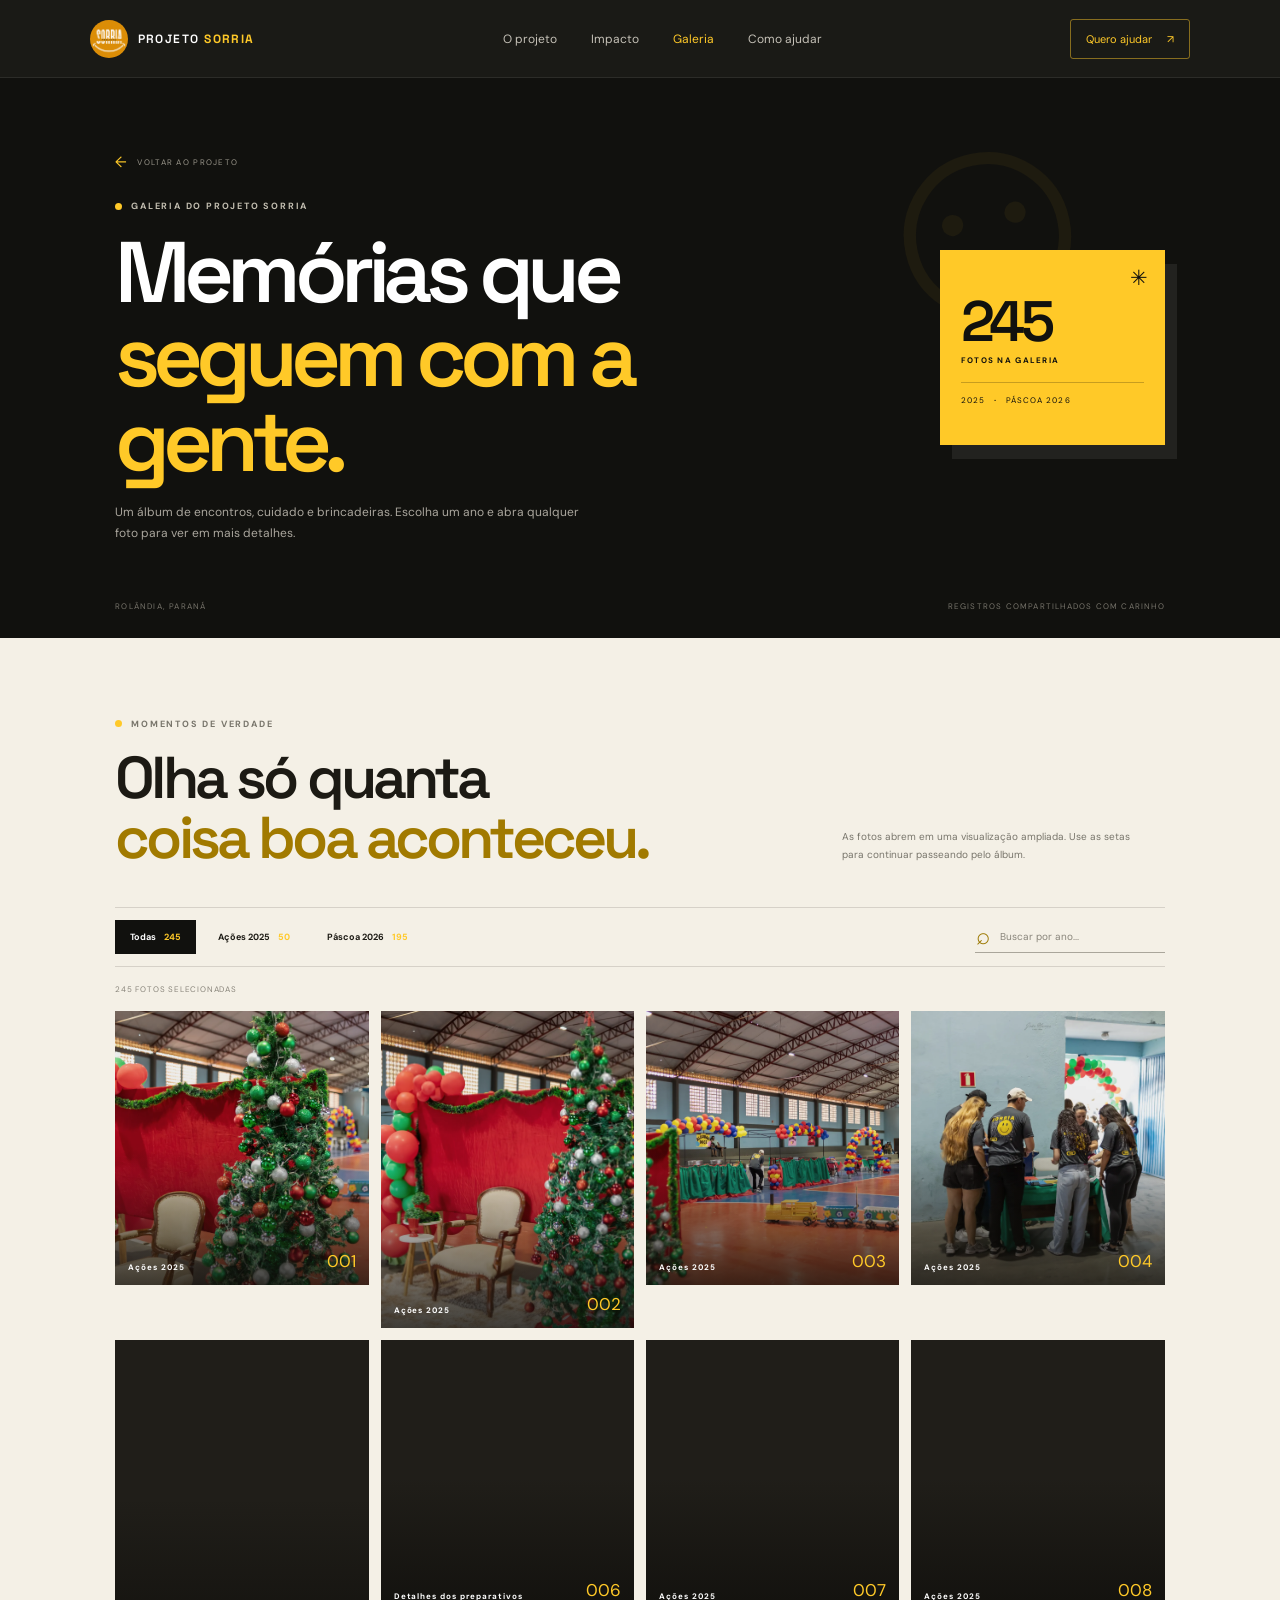
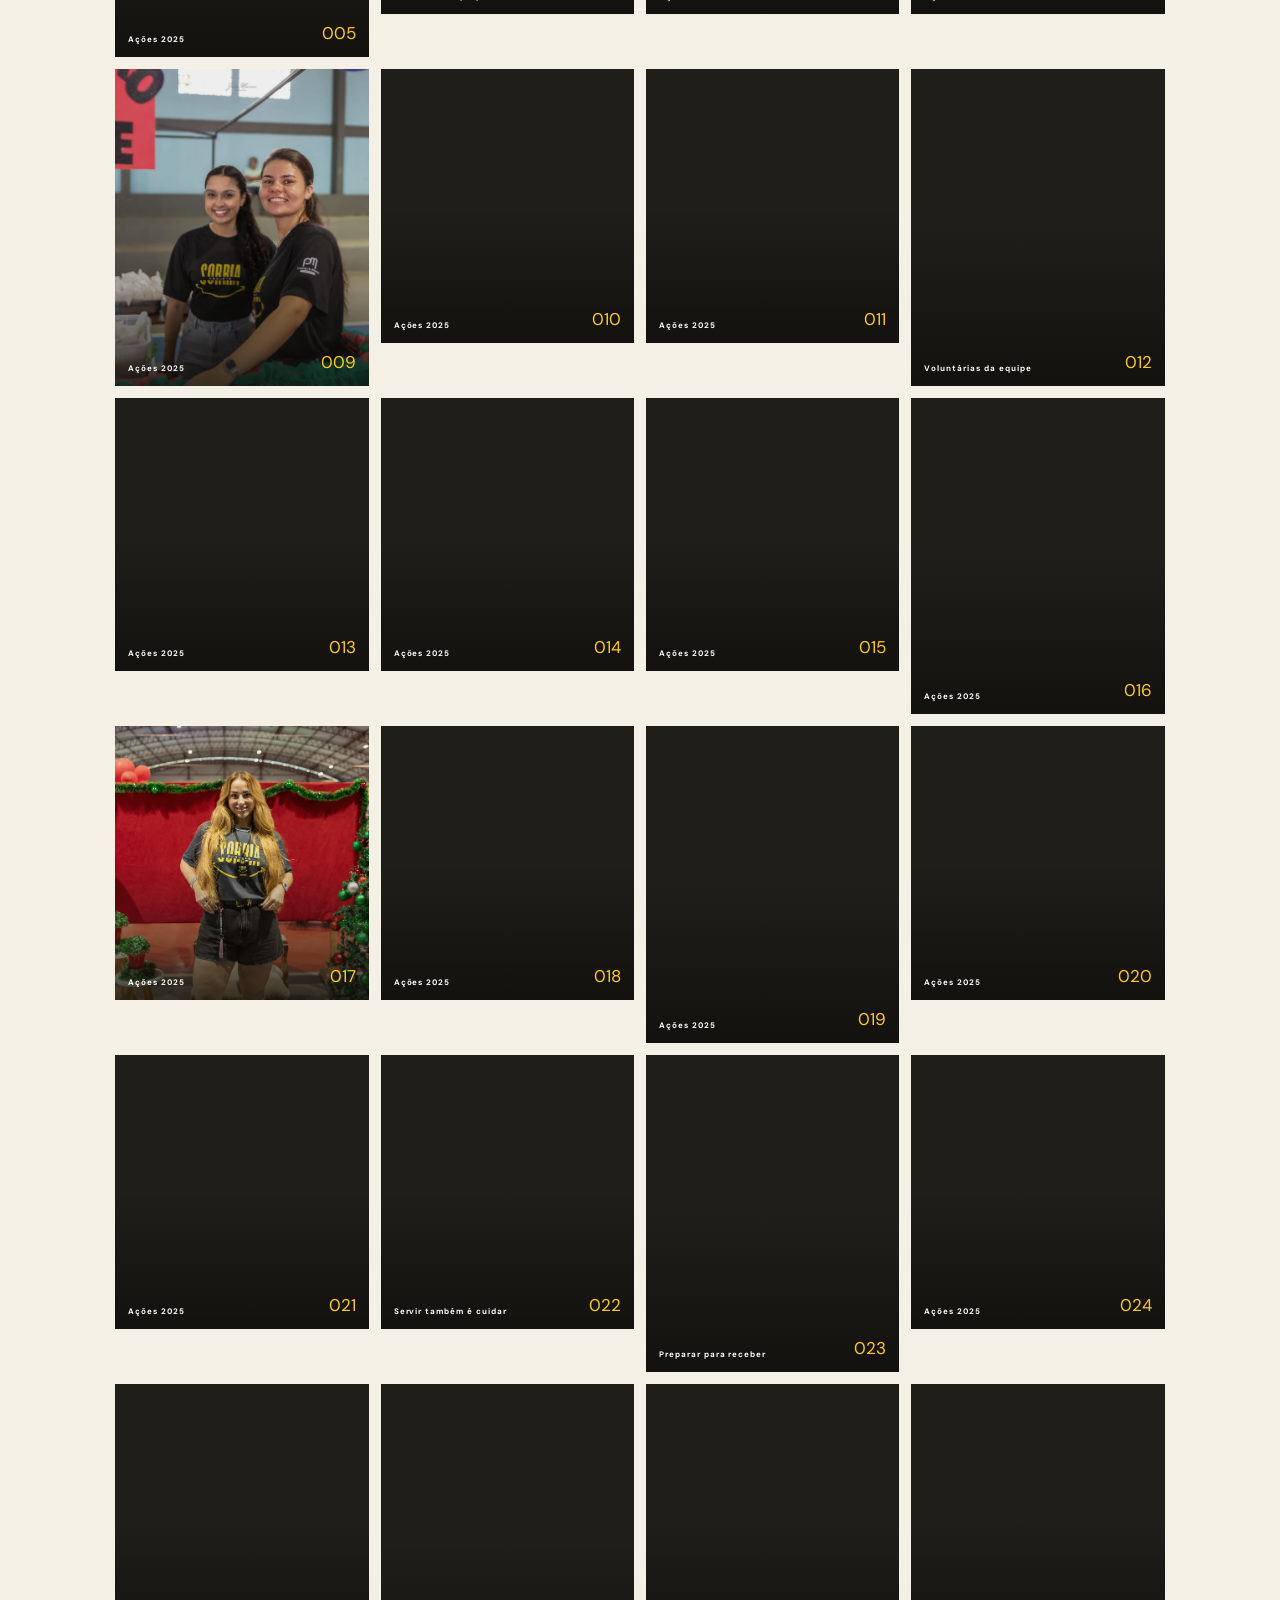
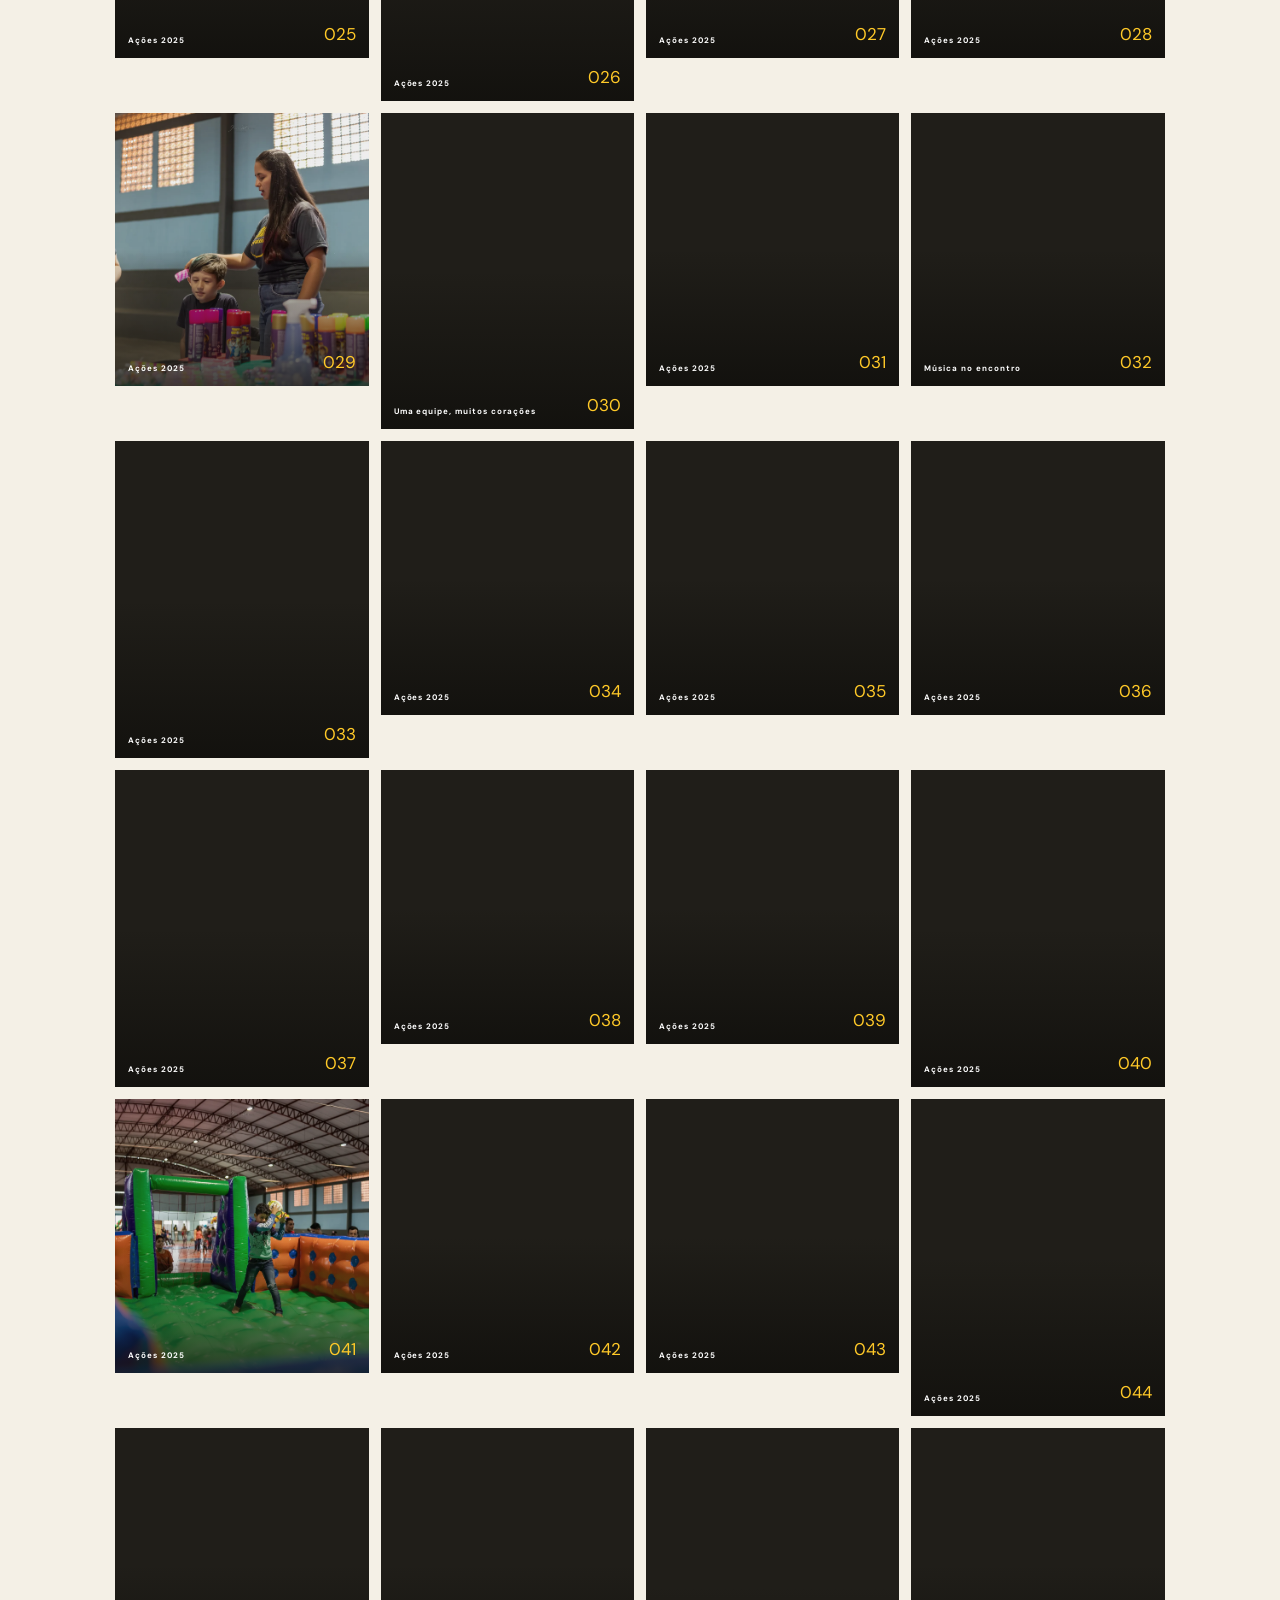
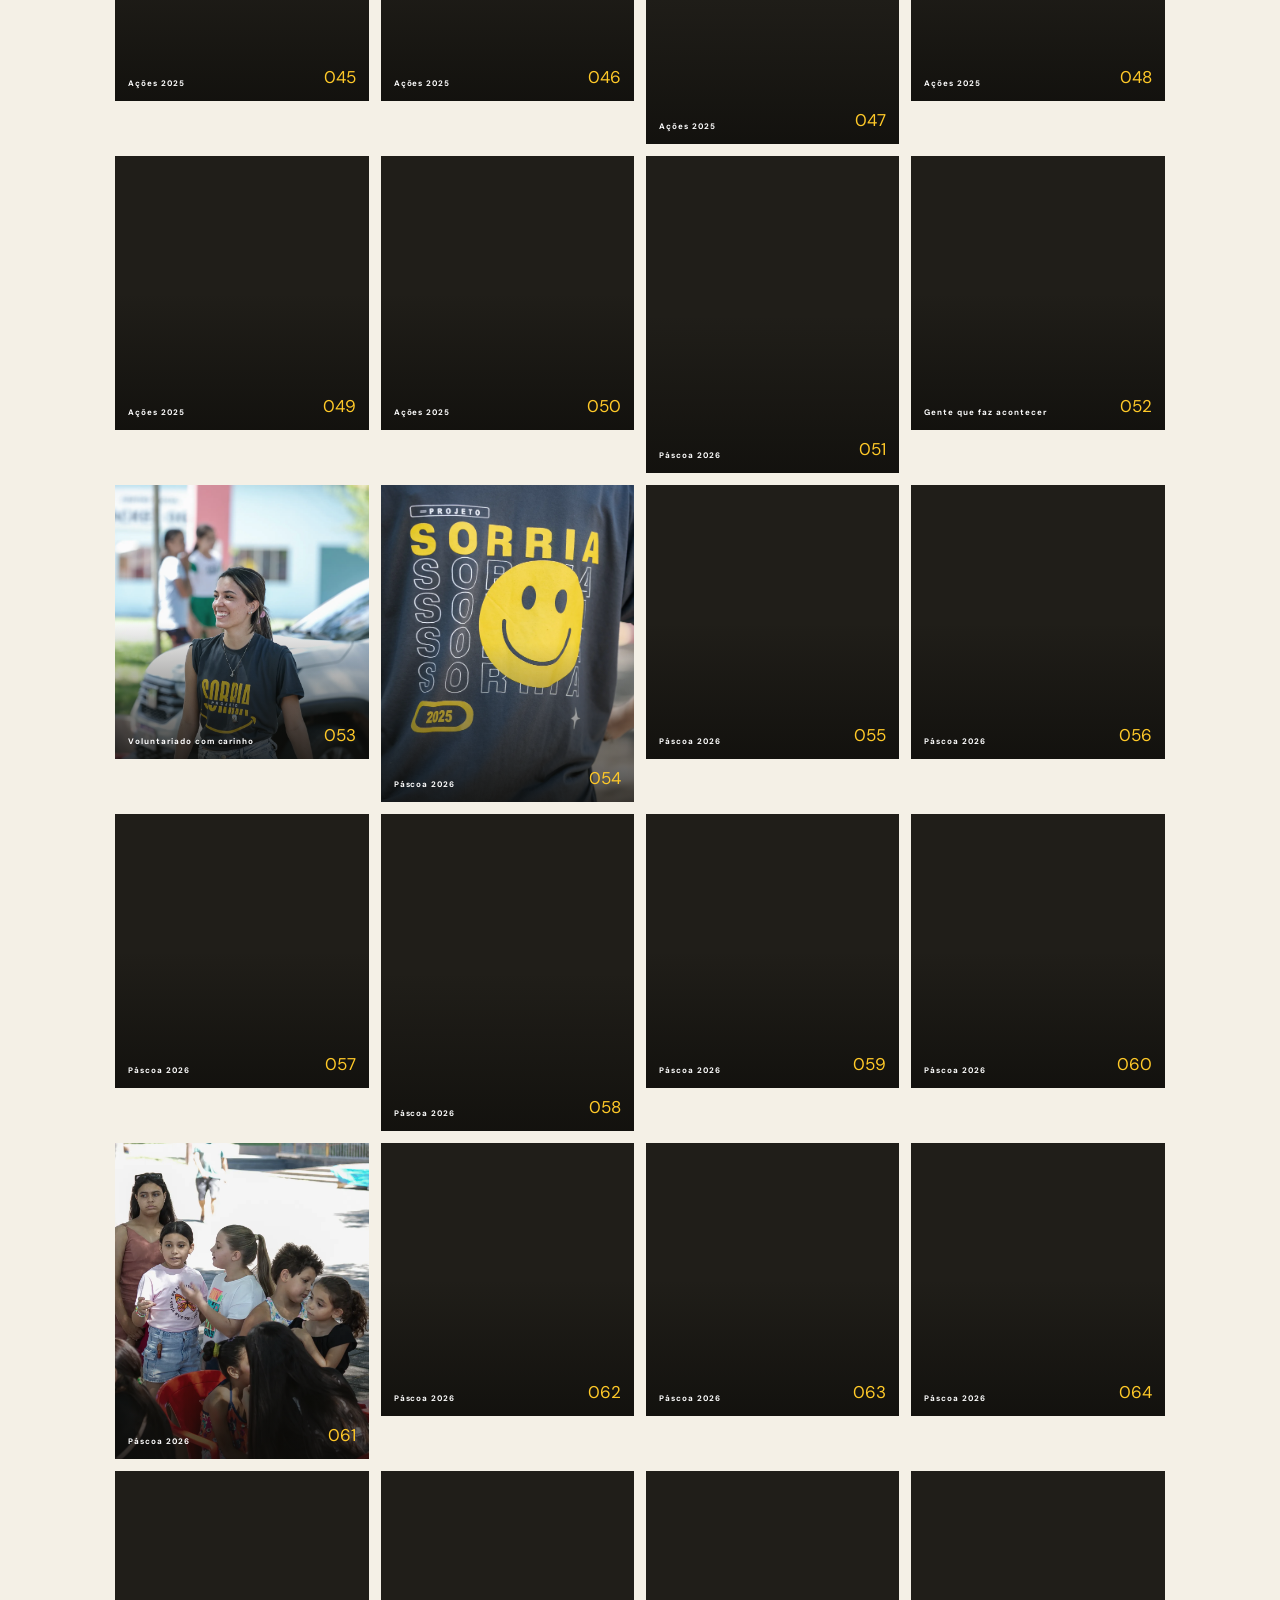
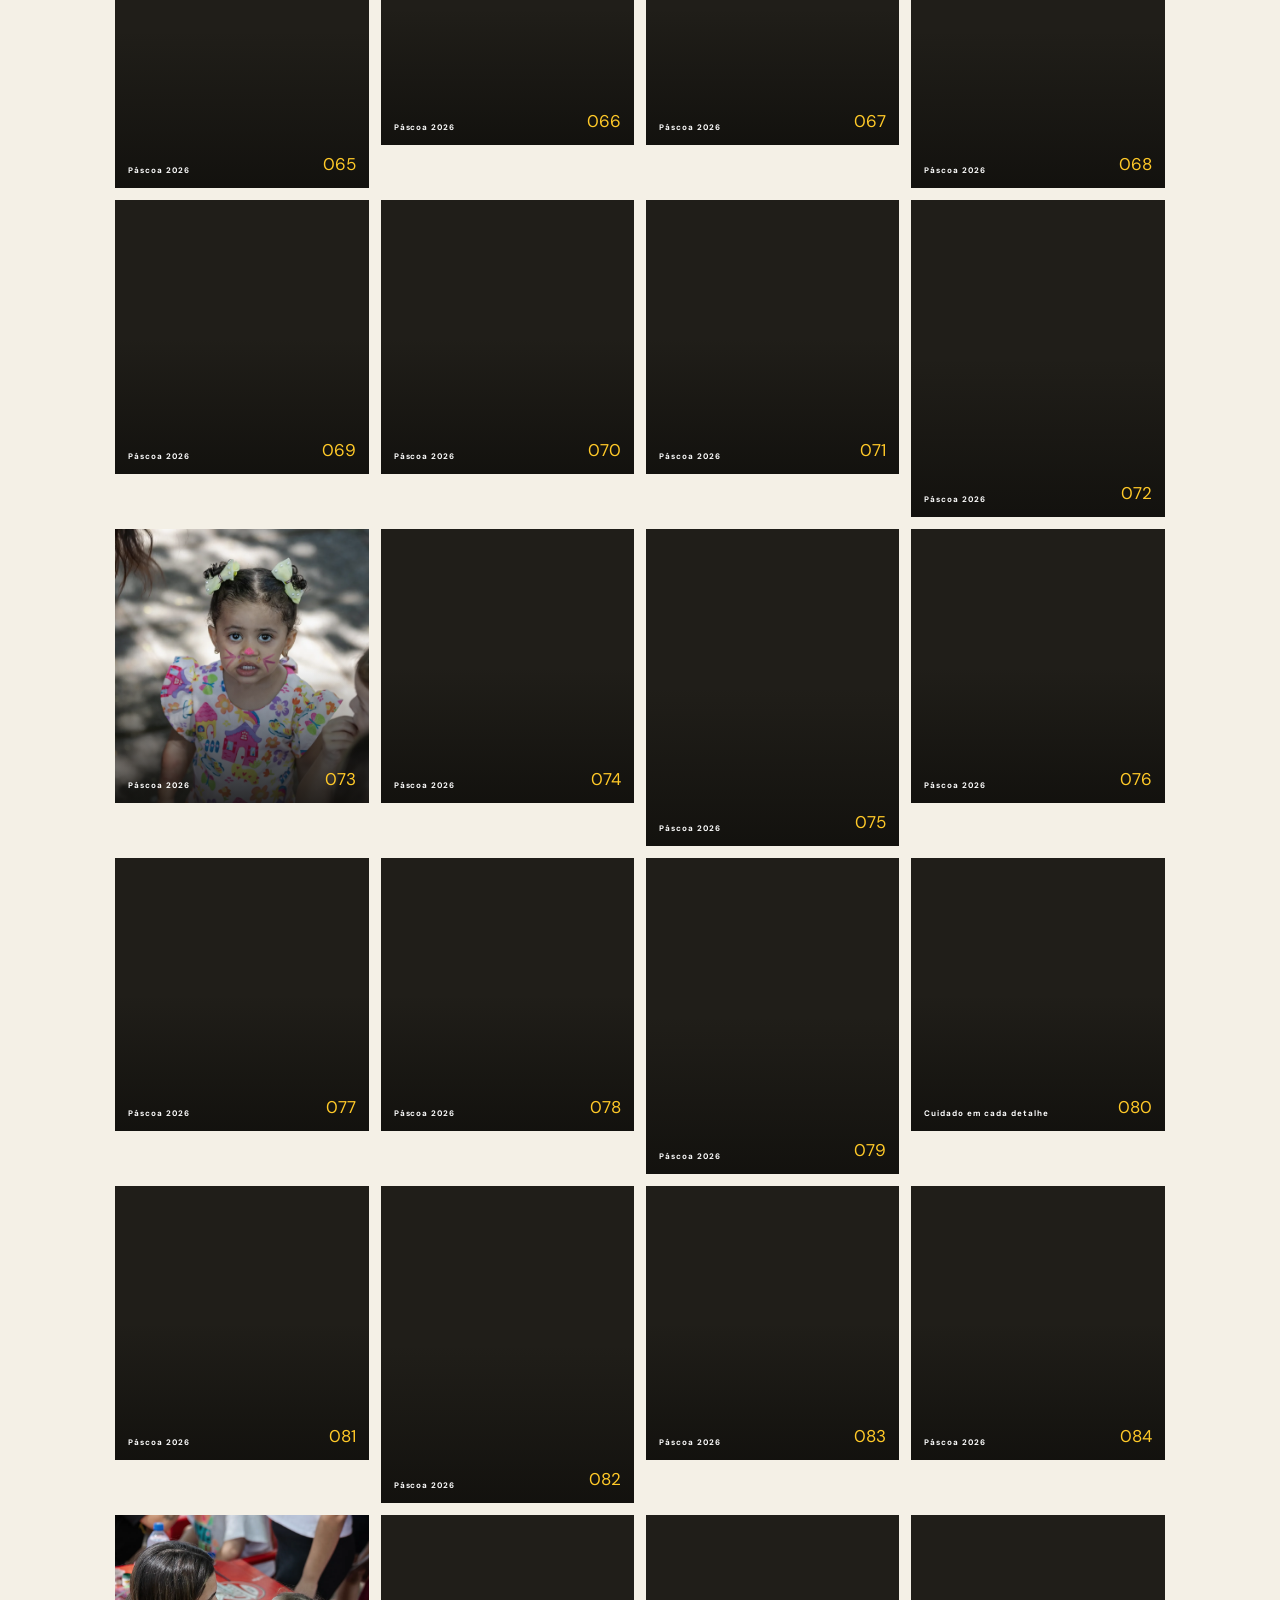
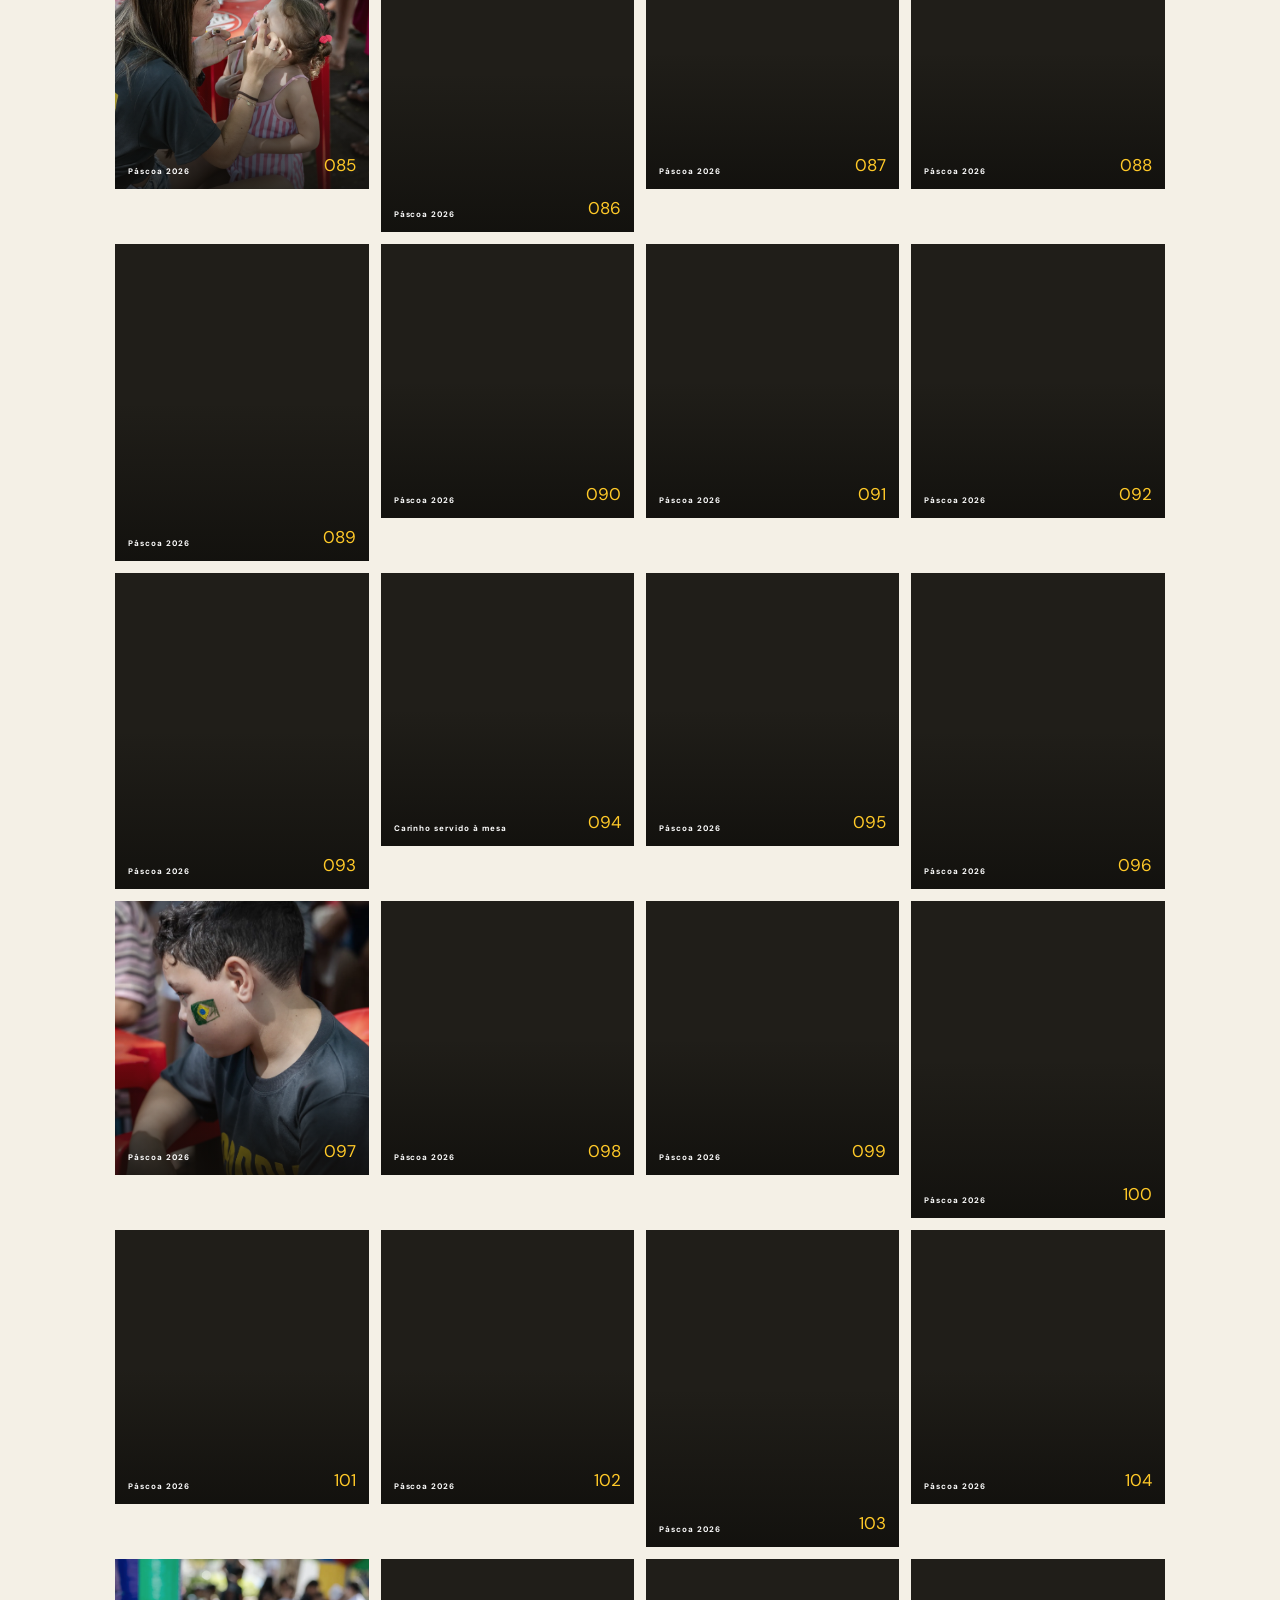
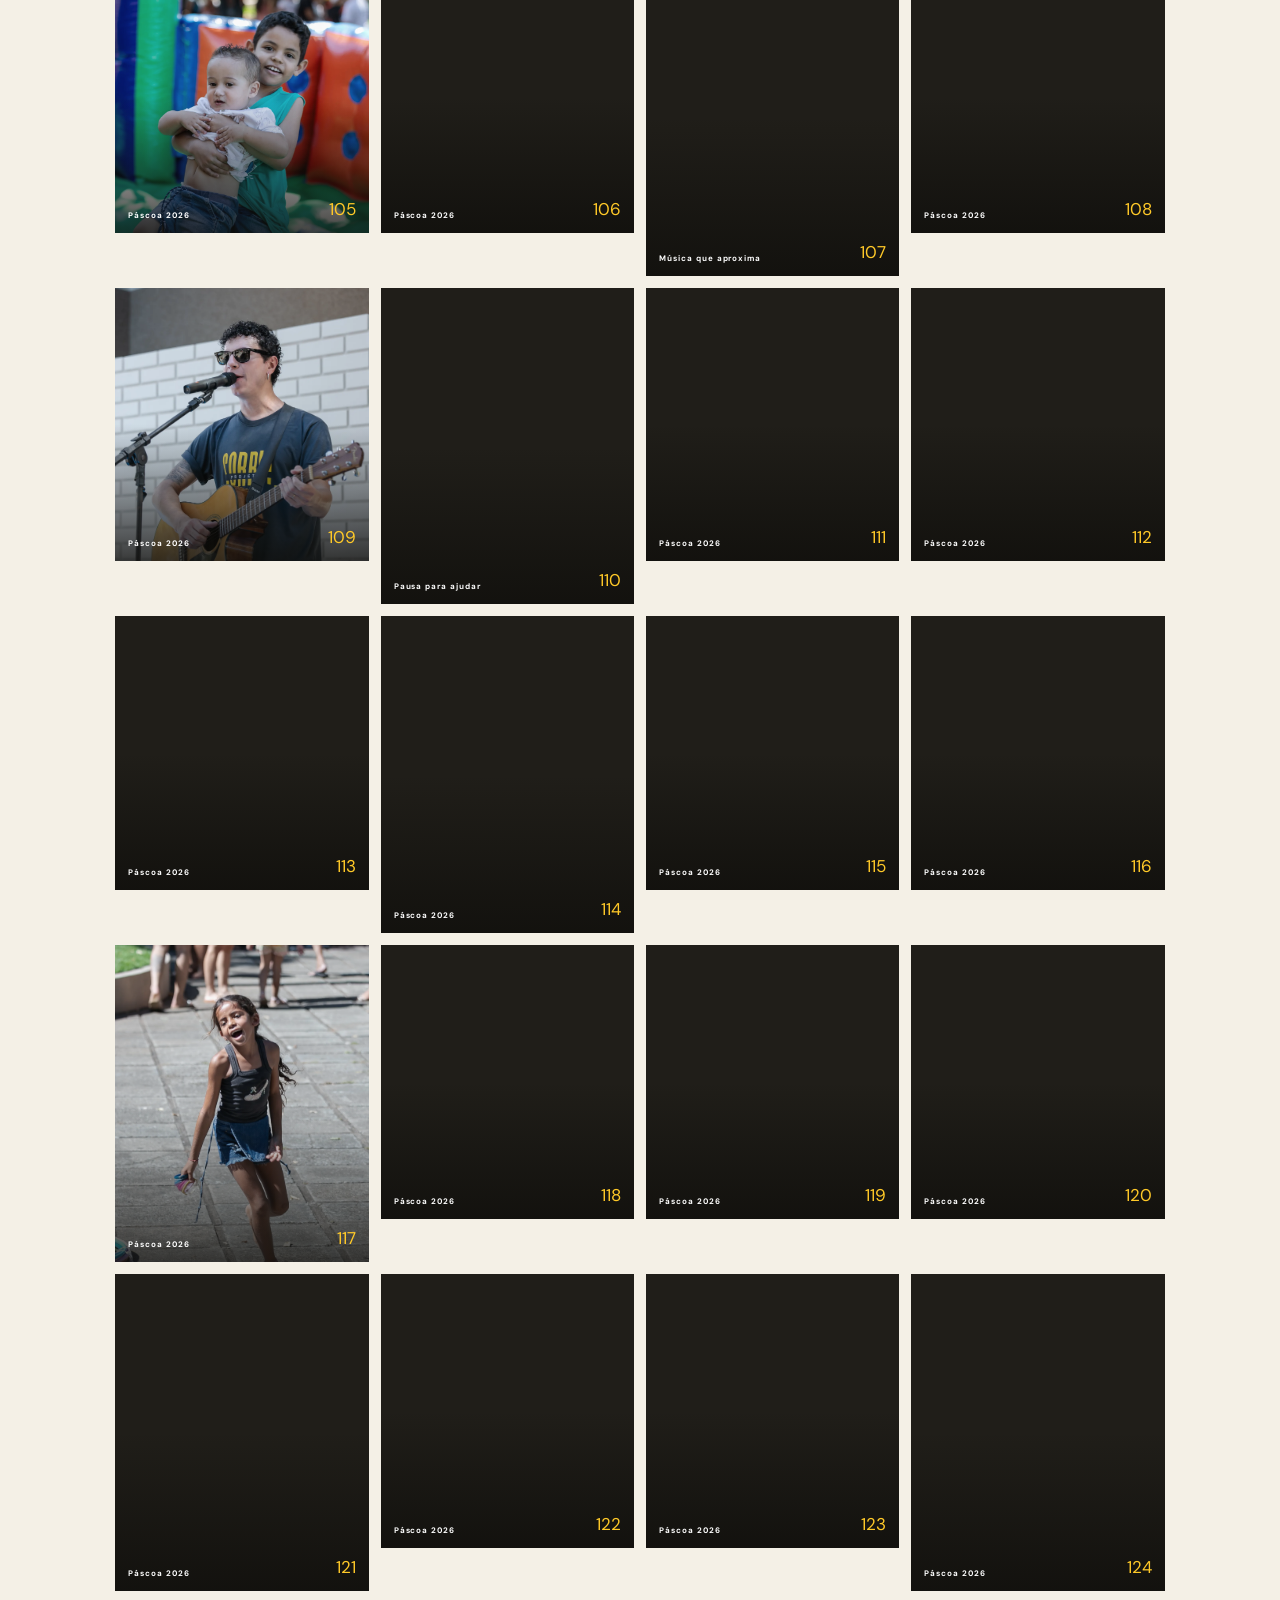
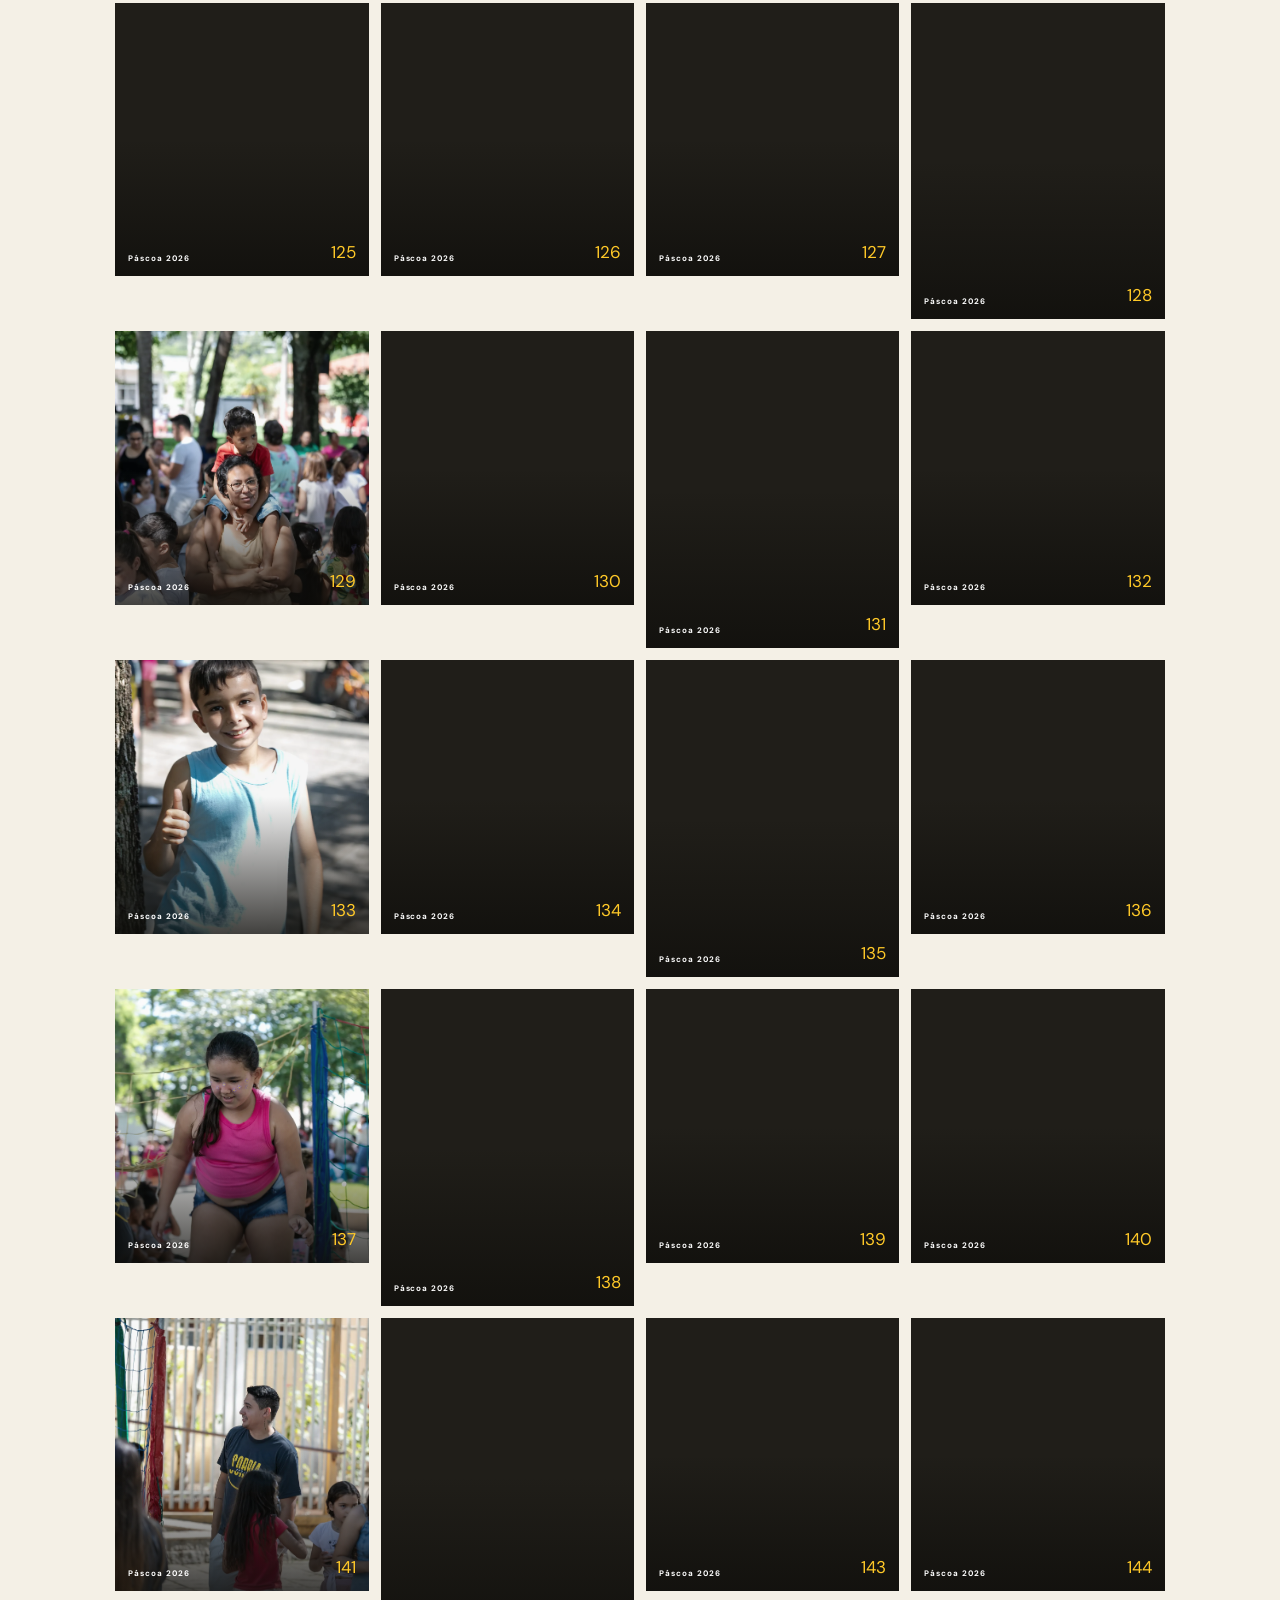
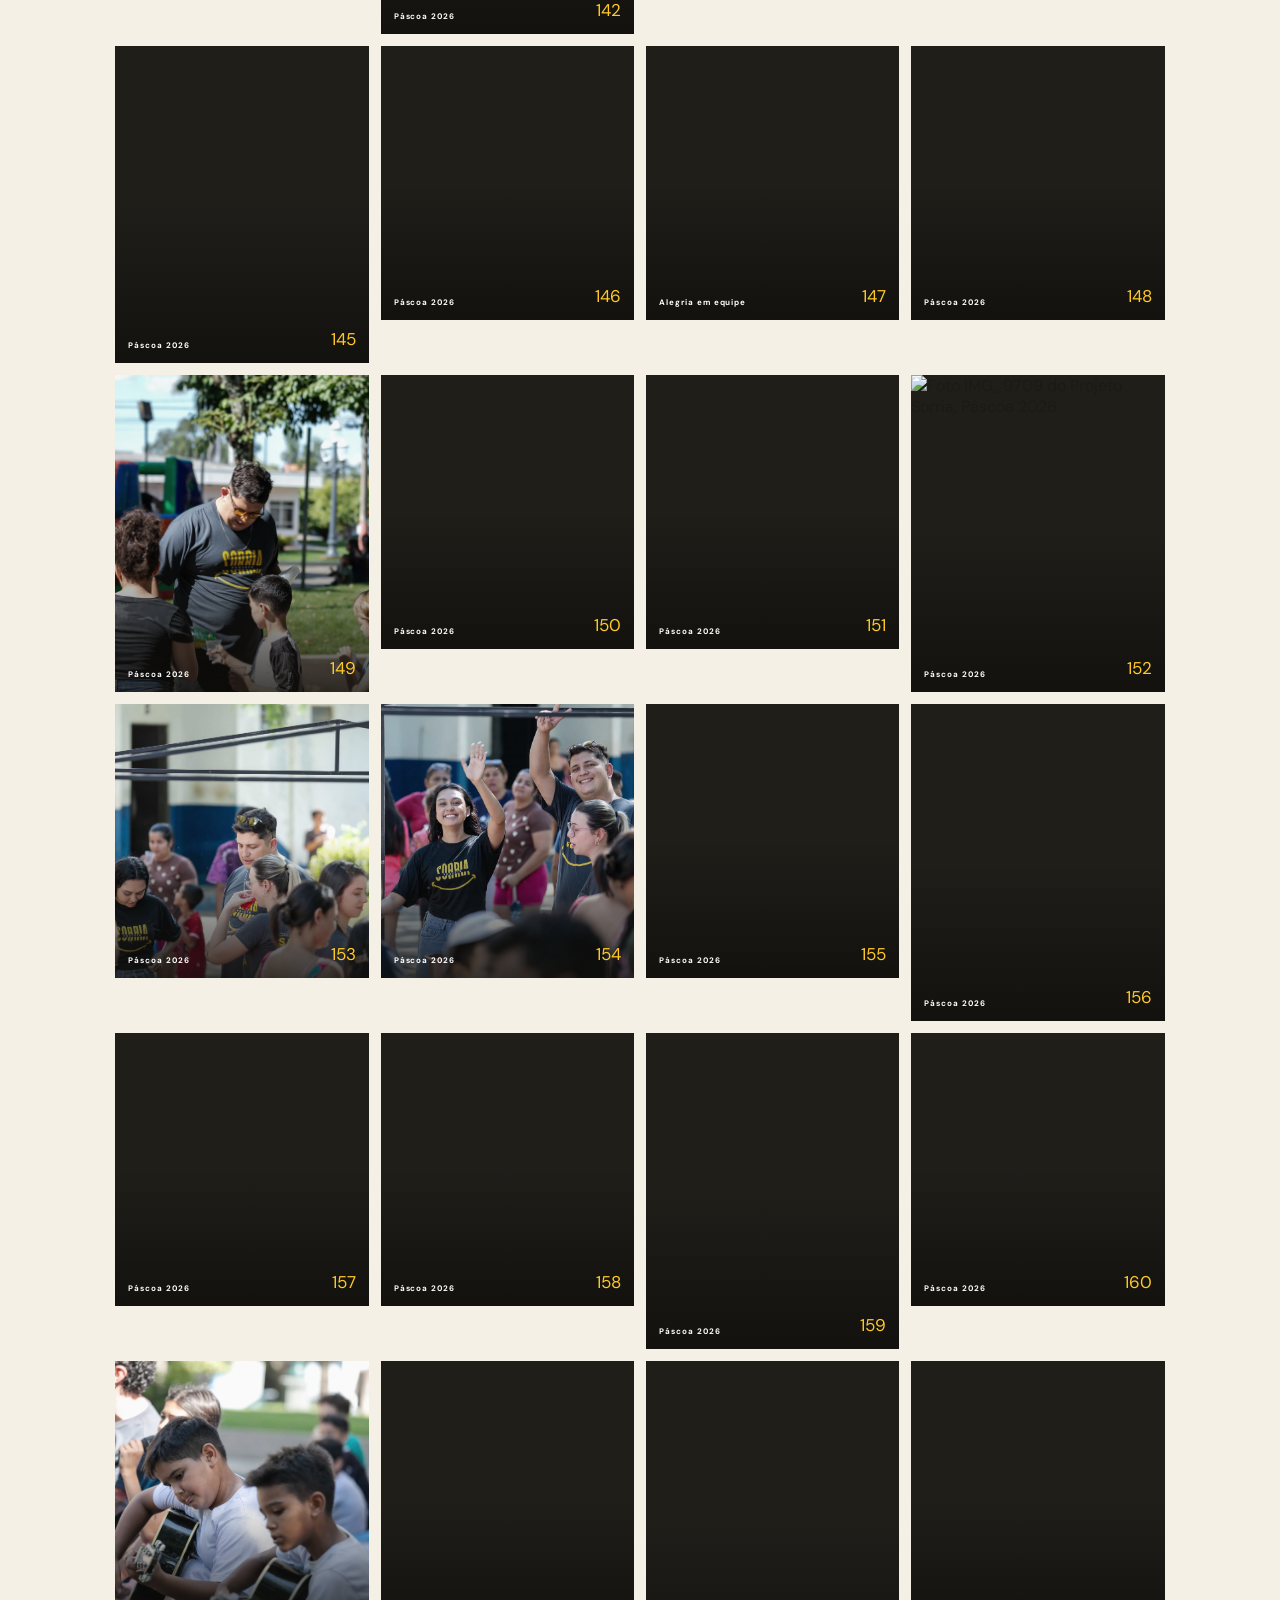
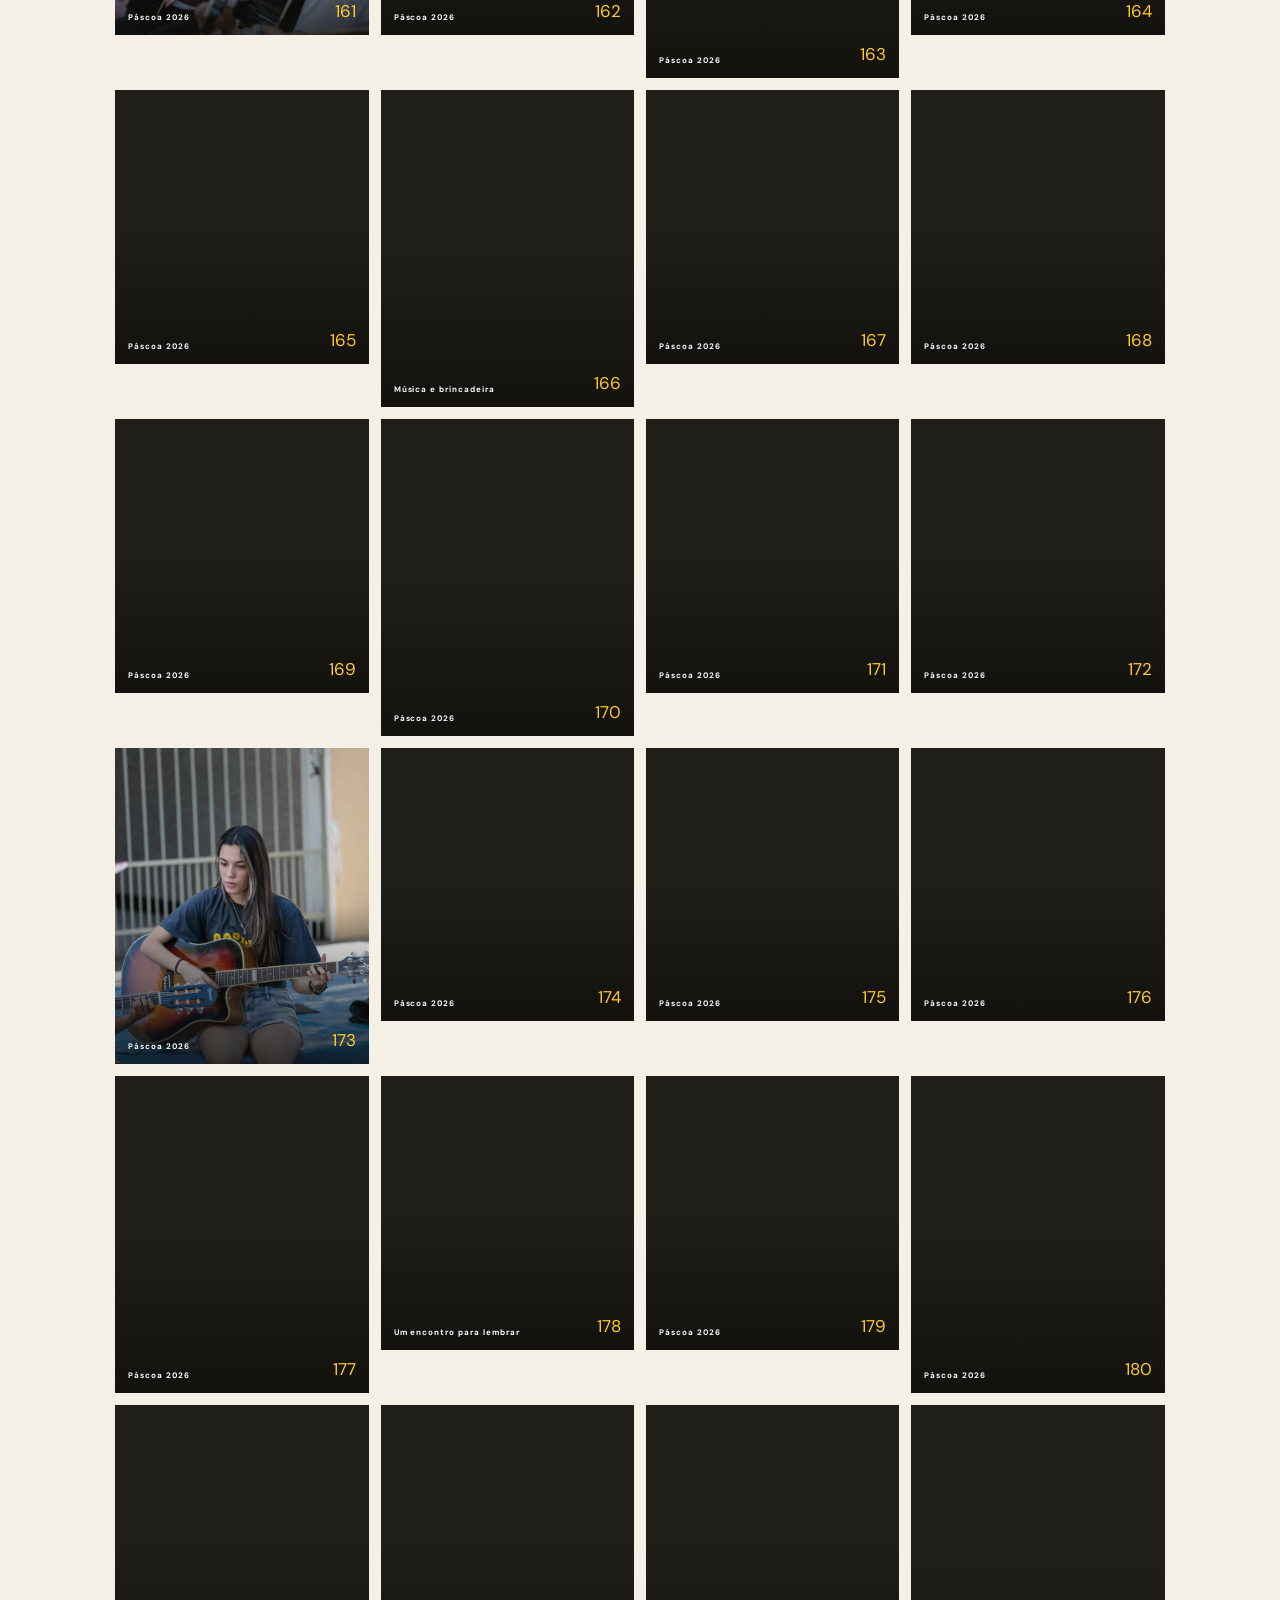
==== fotos.html @ b4a145c8 "Build Projeto Sorria website and photo gallery" ====
<!doctype html>
<html lang="pt-BR">
<head>
  <meta charset="utf-8">
  <meta name="viewport" content="width=device-width, initial-scale=1">
  <meta name="theme-color" content="#11110e">
  <meta name="description" content="Galeria de fotos do Projeto Sorria. Veja momentos das ações de 2025 e da Páscoa de 2026.">
  <title>Galeria de fotos — Projeto Sorria</title>
  <link rel="preconnect" href="https://fonts.googleapis.com">
  <link rel="preconnect" href="https://fonts.gstatic.com" crossorigin>
  <link href="https://fonts.googleapis.com/css2?family=DM+Sans:wght@400;500;600;700&family=Space+Grotesk:wght@400;500;600;700&display=swap" rel="stylesheet">
  <link rel="stylesheet" href="styles.css">
</head>
<body class="photos-page">
  <div class="scroll-progress" aria-hidden="true"></div>
  <header class="topbar" id="top">
    <a class="brand" href="index.html" aria-label="Projeto Sorria, página inicial"><img src="assets/logo-sorria.png" alt=""><span>PROJETO <b>SORRIA</b></span></a>
    <button class="menu-toggle" aria-expanded="false" aria-label="Abrir menu"><span></span><span></span></button>
    <nav class="nav" aria-label="Navegação principal"><a href="index.html#projeto">O projeto</a><a href="index.html#impacto">Impacto</a><a href="fotos.html" aria-current="page">Galeria</a><a href="index.html#faca-parte">Como ajudar</a></nav>
    <a class="nav-cta" href="index.html#faca-parte">Quero ajudar <span>↗</span></a>
  </header>
  <main>
    <section class="photos-hero">
      <div class="photos-hero-inner">
        <div class="photos-intro" data-reveal><a class="back-link" href="index.html"><span>←</span> VOLTAR AO PROJETO</a><div class="eyebrow"><span class="eyebrow-dot"></span> GALERIA DO PROJETO SORRIA</div><h1>Memórias que<br><em>seguem com a gente.</em></h1><p>Um álbum de encontros, cuidado e brincadeiras. Escolha um ano e abra qualquer foto para ver em mais detalhes.</p></div>
        <div class="photos-count-card" data-reveal data-delay="120"><span class="count-spark">✳</span><strong id="photo-total">000</strong><small>FOTOS NA GALERIA</small><div class="count-card-line"></div><span class="count-card-foot">2025 <b>·</b> PÁSCOA 2026</span></div>
      </div>
      <div class="photos-hero-bottom"><span>ROLÂNDIA, PARANÁ</span><span>REGISTROS COMPARTILHADOS COM CARINHO</span></div>
    </section>

    <section class="photo-collection section">
      <div class="collection-top" data-reveal><div><div class="eyebrow"><span class="eyebrow-dot"></span> MOMENTOS DE VERDADE</div><h2>Olha só quanta<br><em>coisa boa aconteceu.</em></h2></div><p>As fotos abrem em uma visualização ampliada. Use as setas para continuar passeando pelo álbum.</p></div>
      <div class="photo-tools" data-reveal>
        <div class="filter-group" role="group" aria-label="Filtrar fotos por ano">
          <button class="filter-button active" type="button" data-filter="all" aria-pressed="true">Todas <span id="all-count"></span></button>
          <button class="filter-button" type="button" data-filter="2025" aria-pressed="false">Ações 2025 <span id="year-25-count"></span></button>
          <button class="filter-button" type="button" data-filter="2026" aria-pressed="false">Páscoa 2026 <span id="year-26-count"></span></button>
        </div>
        <label class="photo-search"><span aria-hidden="true">⌕</span><input id="photo-search" type="search" placeholder="Buscar por ano..." aria-label="Buscar fotos por ano"></label>
      </div>
      <p class="photo-results" id="photo-results" aria-live="polite"></p>
      <div class="photo-grid" id="photo-grid" aria-live="polite"></div>
      <div class="empty-state" id="empty-state" hidden><span>☺</span><p>Nenhuma foto encontrada com esse filtro.</p></div>
      <div class="photo-end-note" data-reveal><span>♥</span><p>Cada foto guarda um pedacinho de um dia especial.<br><b>Obrigado por fazer parte dessa história.</b></p><a href="index.html#faca-parte">Agora vem você <span>↗</span></a></div>
    </section>
    <dialog class="photo-lightbox" id="photo-lightbox" aria-label="Foto ampliada">
      <button class="lightbox-close" type="button" aria-label="Fechar">×</button>
      <button class="lightbox-arrow lightbox-prev" type="button" aria-label="Foto anterior">←</button>
      <figure><img id="lightbox-image" src="" alt=""><figcaption id="lightbox-caption"></figcaption></figure>
      <button class="lightbox-arrow lightbox-next" type="button" aria-label="Próxima foto">→</button>
    </dialog>
  </main>
  <footer class="footer"><a class="brand" href="index.html"><img src="assets/logo-sorria.png" alt=""><span>PROJETO <b>SORRIA</b></span></a><span>FEITO COM CARINHO EM ROLÂNDIA, PR <b>♥</b></span><a href="#top">VOLTAR AO TOPO ↑</a></footer>
  <script src="script.js"></script>
  <script src="assets/fotos/manifest.js"></script>
  <script src="fotos.js"></script>
</body>
</html>
---- styles.css ----
:root{--black:#11110e;--ink:#1c1a14;--yellow:#ffc928;--cream:#f4f0e6;--paper:#fffdf8;--muted:#78756b;--line:rgba(255,255,255,.14);--dark-line:rgba(28,26,20,.14);--display:'Space Grotesk',sans-serif;--body:'DM Sans',sans-serif}
*{box-sizing:border-box}html{scroll-behavior:smooth;scroll-padding-top:90px}body{margin:0;background:var(--cream);color:var(--ink);font-family:var(--body);-webkit-font-smoothing:antialiased}body,button,input{font-family:var(--body)}a{color:inherit;text-decoration:none}img{display:block;max-width:100%}button{color:inherit}::selection{background:var(--yellow);color:var(--black)}
.scroll-progress{position:fixed;z-index:100;top:0;left:0;width:0;height:3px;background:var(--yellow);transform-origin:left;pointer-events:none}
.topbar{height:78px;padding:0 7vw;display:flex;align-items:center;justify-content:space-between;background:rgba(17,17,14,.96);color:#fff;position:sticky;top:0;z-index:50;border-bottom:1px solid rgba(255,255,255,.08);backdrop-filter:blur(14px)}
.brand{display:inline-flex;align-items:center;gap:10px;font:600 12px var(--display);letter-spacing:.12em;white-space:nowrap}.brand img{width:38px;height:38px;object-fit:cover;border-radius:50%}.brand b{color:var(--yellow)}
.nav{display:flex;gap:34px;color:#c5c1b7;font-size:12px}.nav a{transition:color .2s}.nav a:hover,.nav a[aria-current=page]{color:var(--yellow)}.nav-cta{font-size:11px;color:var(--yellow);border:1px solid rgba(255,201,40,.48);padding:12px 15px;border-radius:3px}.nav-cta span{margin-left:12px}.menu-toggle{display:none}
.eyebrow,.section-kicker{font-size:9px;letter-spacing:.2em;font-weight:700;color:var(--muted);display:flex;align-items:center;gap:9px}.eyebrow-dot{width:7px;height:7px;background:var(--yellow);border-radius:50%;display:inline-block;flex:none}
.hero{min-height:670px;background:var(--black);color:#fff;padding:74px 9vw 80px;display:grid;grid-template-columns:1fr 1fr;gap:7vw;position:relative;overflow:hidden}.hero-copy{z-index:2;align-self:center;max-width:510px}.hero .eyebrow,.countdown .eyebrow,.photos-hero .eyebrow{color:#c3beb0}.hero h1{font:600 clamp(66px,8vw,112px)/.91 var(--display);letter-spacing:-.09em;margin:27px 0 26px}.hero h1 span,.section h2 em,.gallery-heading h2 em,.join-heading h2 em,.collection-top h2 em,.photos-intro h1 em{font-style:normal;color:var(--yellow)}.hero-copy>p{max-width:405px;color:#bbb7ad;font-size:14px;line-height:1.8}.hero-actions{display:flex;align-items:center;gap:26px;margin-top:33px}.button{display:inline-flex;align-items:center;justify-content:space-between;gap:24px;padding:15px 18px;font-size:11px;font-weight:700;border-radius:3px;transition:transform .22s,background .22s,color .22s,border-color .22s}.button:hover{transform:translateY(-3px)}.button-yellow{background:var(--yellow);color:var(--black)}.button-yellow:hover{background:#ffda6a}.button span{font-size:16px}.text-link{font-size:11px;font-weight:700}.text-link span{padding-left:8px;color:var(--yellow)}.light-link{color:#d8d4ca}.hero-note{margin-top:53px;color:#aaa69b;font-size:10px;letter-spacing:.06em}.spark{font-size:17px;color:var(--yellow);vertical-align:-2px;margin-right:9px}
.hero-visual{position:relative;min-height:475px;align-self:center;margin-right:15px}.hero-photo{position:absolute;inset:0 15px 0 0;border:8px solid var(--yellow);border-radius:47% 47% 4px 4px/38% 38% 4px 4px;overflow:hidden;transform:rotate(1.2deg);background:#28261f;box-shadow:0 25px 80px #0008}.hero-photo img{height:100%;width:100%;object-fit:cover;object-position:center 43%;filter:saturate(.94)}.photo-label{position:absolute;left:0;right:0;bottom:0;padding:32px 20px 17px;background:linear-gradient(transparent,#11110eed);font:600 12px var(--display);letter-spacing:.015em}.photo-label b{color:var(--yellow);margin-left:8px}.photo-sticker{position:absolute;right:-27px;top:41px;width:116px;height:116px;border-radius:50%;background:var(--yellow);color:var(--black);display:flex;flex-direction:column;align-items:center;justify-content:center;line-height:1;transform:rotate(9deg);box-shadow:0 12px 28px #0004}.photo-sticker span{font-size:21px}.photo-sticker b{font:700 15px var(--display);letter-spacing:.03em;margin-top:3px}.photo-sticker small{font-size:9px;margin-top:5px}.hero-note-card{position:absolute;left:-39px;bottom:44px;display:flex;align-items:center;gap:12px;background:var(--paper);color:var(--ink);padding:13px 16px;box-shadow:0 12px 24px #0003;transform:rotate(-3deg)}.mini-spark{font-size:23px;color:#bd9000}.hero-note-card div{display:flex;flex-direction:column}.hero-note-card b{font:700 19px var(--display)}.hero-note-card small{font-size:9px;color:var(--muted)}.hero-sun{position:absolute;top:-32px;left:12px;color:var(--yellow);font-size:35px;animation:slow-spin 28s linear infinite}.hero-bottom{position:absolute;bottom:25px;left:9vw;right:9vw;display:flex;justify-content:space-between;color:#77746c;font-size:8px;letter-spacing:.17em}.hero-bottom b{color:var(--yellow);font-size:15px;margin-left:10px}
.section{padding:105px 9vw}.impact{background:var(--yellow);position:relative;overflow:hidden}.section-kicker{color:#4e411d}.impact-intro{display:flex;align-items:flex-end;justify-content:space-between;gap:40px;margin:24px 0 38px}.impact-intro h2,.section h2,.gallery-heading h2,.join-heading h2,.collection-top h2{font:600 clamp(38px,5vw,63px)/1.02 var(--display);letter-spacing:-.065em;margin:0}.impact-intro h2 em{font-style:normal;color:#795a00}.impact-intro>p{max-width:280px;font-size:12px;line-height:1.8;color:#5a4a1f;margin:0 2vw 4px 0}
.stats-grid{display:grid;grid-template-columns:repeat(3,1fr);border-top:1px solid rgba(20,18,12,.32);border-bottom:1px solid rgba(20,18,12,.32)}.stat-card{position:relative;min-height:218px;padding:23px 24px 24px 0;overflow:hidden}.stat-card+.stat-card{border-left:1px solid rgba(20,18,12,.32);padding-left:26px}.stat-index{font-size:8px;letter-spacing:.15em;font-weight:700;color:#64531d}.stat-card strong{display:flex;align-items:flex-start;font:600 clamp(53px,6vw,82px)/.95 var(--display);letter-spacing:-.08em;margin-top:24px}.stat-card strong i{font-style:normal;color:#8f6c00;font-size:.55em;margin:2px 0 0 4px}.stat-card p{max-width:230px;font-size:11px;line-height:1.7;color:#51451f;margin:13px 0 0}.stat-mark{position:absolute;right:24px;bottom:19px;font-size:28px;color:rgba(25,22,12,.28)}.numbers-note{font-size:9px;color:#6b5719;margin:16px 0 0}
.story{display:grid;grid-template-columns:.9fr 1fr;align-items:center;gap:9vw;background:var(--cream)}.story-image{height:520px;position:relative;margin-left:12px}.story-image:before{content:'';position:absolute;inset:13px -12px -13px 13px;border:1px solid #b29b58;z-index:0}.story-image img{width:100%;height:100%;object-fit:cover;position:relative;z-index:1;filter:saturate(.86)}.image-tag{position:absolute;z-index:2;left:-16px;bottom:29px;background:var(--yellow);padding:13px 16px;font-size:8px;font-weight:700;letter-spacing:.11em}.image-tag b{margin-left:13px;font-size:15px}.story-image-index{position:absolute;right:14px;top:14px;z-index:2;background:var(--black);color:#fff;padding:9px 11px;font-size:8px;letter-spacing:.14em}.story-copy .eyebrow{margin-bottom:20px}.story-copy h2{font-size:clamp(37px,4.6vw,58px)}.story-copy h2 em{color:#a17a00}.story-copy>p{max-width:495px;font-size:12px;line-height:1.9;color:#625e53;margin:22px 0}.story-principles{display:flex;gap:23px;padding:14px 0;border-top:1px solid var(--dark-line);border-bottom:1px solid var(--dark-line);font-size:10px;font-weight:700}.story-principles span{white-space:nowrap}.story-principles b{color:#a17a00;font:600 9px var(--display);margin-right:7px}.legal-note{display:flex;gap:12px;margin-top:21px;padding:13px 14px;background:#eae5d9;border-left:2px solid var(--yellow)}.legal-icon{width:19px;height:19px;border:1px solid #a17a00;border-radius:50%;display:grid;place-items:center;flex:none;font:700 11px var(--display);color:#8b6800}.legal-note p{font-size:9px;line-height:1.65;color:#6a6559;margin:0}.legal-note b{color:var(--ink)}
.countdown{background:var(--black);color:#fff;display:flex;align-items:center;justify-content:space-between;gap:50px;position:relative;overflow:hidden}.countdown-copy{z-index:1;max-width:475px}.countdown .eyebrow{margin-bottom:19px}.countdown h2{font-size:clamp(37px,4.5vw,57px)}.countdown h2 em{color:var(--yellow)}.countdown-copy>p{max-width:330px;color:#aaa69d;font-size:11px;line-height:1.8;margin:19px 0 12px}.countdown-year{font-size:8px;letter-spacing:.2em;color:var(--yellow)}.countdown-decoration{position:absolute;right:39%;bottom:-155px;color:rgba(255,255,255,.025);font:700 460px/.8 var(--display);letter-spacing:-.1em}.timer{z-index:1;display:flex;align-items:flex-start;gap:12px;white-space:nowrap}.timer>div{display:flex;flex-direction:column;align-items:center;gap:9px}.timer strong{font:500 clamp(36px,5vw,64px)/1 var(--display);letter-spacing:-.07em;min-width:70px;text-align:center;font-variant-numeric:tabular-nums}.timer span{font-size:8px;letter-spacing:.18em;color:#88857d}.timer i{font:300 30px var(--display);color:var(--yellow);font-style:normal;margin-top:3px}
.gallery{background:var(--paper)}.gallery-heading{display:flex;justify-content:space-between;align-items:flex-end;gap:25px;margin-bottom:35px}.gallery-heading .eyebrow,.collection-top .eyebrow{margin-bottom:18px}.gallery-heading h2{font-size:clamp(40px,5vw,62px)}.gallery-heading h2 em{color:#a17a00}.button-outline{border:1px solid var(--ink);align-self:flex-end;margin-bottom:5px}.button-outline:hover{background:var(--black);color:#fff}.gallery-grid{display:grid;grid-template-columns:1.15fr 1fr 1fr;grid-template-rows:270px 245px;gap:13px}.gallery-card{position:relative;overflow:hidden;background:#25231d;margin:0;min-height:0}.gallery-card-tall{grid-row:span 2}.gallery-card-wide{grid-column:span 2}.gallery-card img{width:100%;height:100%;object-fit:cover;transition:transform .7s cubic-bezier(.2,.75,.25,1),filter .5s;filter:saturate(.85)}.gallery-card:hover img{transform:scale(1.055);filter:saturate(1.08)}.gallery-card:after{content:'';position:absolute;inset:30% 0 0;background:linear-gradient(transparent,rgba(15,14,11,.86));pointer-events:none}.gallery-card figcaption{position:absolute;z-index:1;bottom:0;left:0;right:0;padding:18px;color:#fff;display:flex;flex-direction:column;gap:6px}.gallery-card figcaption span{font-size:7px;letter-spacing:.16em;color:var(--yellow)}.gallery-card figcaption b{font:600 16px var(--display);letter-spacing:-.02em}.gallery-bottom{margin-top:20px;padding-top:15px;border-top:1px solid var(--dark-line);display:flex;justify-content:space-between;align-items:center;font-size:8px;letter-spacing:.13em;color:var(--muted)}.gallery-bottom>a{font-size:10px;font-weight:700;letter-spacing:normal;color:var(--ink)}.gallery-bottom b{font-size:16px;color:#a17a00;margin-left:10px}
.join{background:var(--cream)}.join-heading{text-align:center;margin:0 auto 45px}.join-heading .eyebrow{justify-content:center;margin-bottom:17px}.join-heading h2{font-size:clamp(42px,5vw,62px)}.join-heading h2 em{color:#a17a00}.join-heading>p{max-width:435px;font-size:11px;line-height:1.8;color:#77746b;margin:16px auto 0}.join-cards{display:grid;grid-template-columns:repeat(3,1fr);gap:15px}.join-card{background:var(--paper);border:1px solid var(--dark-line);padding:23px 24px 18px;min-height:360px;display:flex;flex-direction:column;transition:transform .3s,box-shadow .3s}.join-card:hover{transform:translateY(-5px);box-shadow:0 16px 35px #211c1012}.join-card.featured{background:var(--yellow);border-color:var(--yellow)}.join-card-top{display:flex;justify-content:space-between;align-items:center}.join-icon{font-size:23px;color:#967300}.join-number{font:500 10px var(--display);color:#8d887b}.join-card h3{font:600 22px var(--display);letter-spacing:-.04em;margin:18px 0 8px}.join-card>p{font-size:10px;line-height:1.7;color:#77746b;min-height:35px;margin:0}.join-card.featured>p{color:#665820}.qr{width:102px;height:102px;object-fit:contain;margin:13px auto 12px;mix-blend-mode:multiply}.join-link{border-top:1px solid var(--dark-line);margin-top:auto;padding-top:12px;font-size:10px;font-weight:700;display:flex;justify-content:space-between}.join-link span{font-size:16px;color:#a17a00}.phone-note{text-align:center;margin:20px 0 0;font-size:9px;color:#77746b}.phone-note a{font-weight:700;color:#15140f;text-decoration:underline}
.final-cta{background:var(--yellow);text-align:center;padding:75px 20px 80px;position:relative;overflow:hidden}.final-cta>span{font-size:8px;letter-spacing:.2em;color:#705b17}.final-cta h2{font:600 clamp(51px,8vw,84px)/1 var(--display);letter-spacing:-.075em;margin:15px 0 24px}.button-dark{background:var(--black);color:#fff}.button-dark:hover{background:#312d20}.final-flower{position:absolute;right:9%;top:12px;font-size:85px;color:rgba(0,0,0,.12);animation:slow-spin 35s linear infinite}
.footer{min-height:78px;background:var(--black);color:#8f8b81;display:flex;justify-content:space-between;align-items:center;padding:20px 7vw;font-size:8px;letter-spacing:.12em}.footer .brand{color:#fff;font-size:10px}.footer .brand img{width:31px;height:31px}.footer>span b{color:var(--yellow)}.footer>a:last-child{color:#c7c2b6;font-size:8px}
.js-motion [data-reveal]{opacity:0;transform:translateY(26px);transition:opacity .7s ease,transform .7s cubic-bezier(.2,.7,.2,1);transition-delay:var(--delay,0ms)}.js-motion [data-reveal].is-visible{opacity:1;transform:translateY(0)}.home-page .hero-visual[data-reveal]{transform:translateY(20px) scale(.985)}.home-page .hero-visual[data-reveal].is-visible{transform:translateY(0) scale(1)}
@keyframes slow-spin{to{transform:rotate(360deg)}}
.photos-hero{background:var(--black);color:#fff;padding:73px 9vw 27px;position:relative;overflow:hidden}.photos-hero:after{content:'☺';position:absolute;right:12vw;top:15px;font:400 280px/.9 var(--display);color:rgba(255,201,40,.055);transform:rotate(-12deg)}.photos-hero-inner{position:relative;z-index:1;display:grid;grid-template-columns:1fr 225px;align-items:center;gap:7vw;max-width:1240px;margin:0 auto}.photos-intro{max-width:690px}.back-link{display:inline-flex;gap:9px;align-items:center;font-size:8px;letter-spacing:.16em;color:#99958a;margin-bottom:28px}.back-link span{font-size:15px;color:var(--yellow)}.photos-intro .eyebrow{margin-bottom:18px}.photos-intro h1{font:600 clamp(52px,7vw,86px)/.98 var(--display);letter-spacing:-.08em;margin:0}.photos-intro h1 em{color:var(--yellow)}.photos-intro>p{max-width:480px;color:#aaa69d;font-size:12px;line-height:1.8;margin:19px 0 0}.photos-count-card{position:relative;background:var(--yellow);color:var(--black);padding:22px 21px 17px;min-height:195px;display:flex;flex-direction:column;justify-content:center;transform:rotate(2deg);box-shadow:12px 14px 0 rgba(255,255,255,.07)}.count-spark{position:absolute;top:14px;right:17px;font-size:21px}.photos-count-card strong{font:600 57px/.9 var(--display);letter-spacing:-.08em}.photos-count-card>small{font-size:8px;font-weight:700;letter-spacing:.16em;margin-top:8px}.count-card-line{height:1px;background:rgba(0,0,0,.22);margin:17px 0 12px}.count-card-foot{font-size:8px;letter-spacing:.13em}.count-card-foot b{margin:0 6px}.photos-hero-bottom{display:flex;justify-content:space-between;margin:56px auto 0;max-width:1240px;color:#77746b;font-size:8px;letter-spacing:.15em}
.photo-collection{padding-top:80px}.collection-top{display:flex;align-items:flex-end;justify-content:space-between;gap:30px}.collection-top h2{font-size:clamp(37px,4.8vw,59px)}.collection-top h2 em{color:#a17a00}.collection-top>p{max-width:310px;font-size:10px;line-height:1.8;color:var(--muted);margin:0 1vw 4px 0}.photo-tools{display:flex;justify-content:space-between;align-items:center;gap:20px;margin-top:39px;padding:12px 0;border-top:1px solid var(--dark-line);border-bottom:1px solid var(--dark-line)}.filter-group{display:flex;gap:7px}.filter-button{border:1px solid transparent;background:transparent;padding:10px 14px;font-size:9px;font-weight:700;cursor:pointer;transition:background .2s,color .2s,border-color .2s}.filter-button:hover{border-color:var(--dark-line)}.filter-button.active{background:var(--black);color:#fff}.filter-button span{margin-left:6px;color:var(--yellow)}.photo-search{display:flex;align-items:center;gap:8px;width:190px;border-bottom:1px solid #aaa69b;padding:7px 1px}.photo-search>span{font:24px var(--display);color:#9b7800;line-height:.7}.photo-search input{width:100%;border:0;outline:0;background:transparent;font-size:10px;color:var(--ink)}.photo-search input::placeholder{color:#89857b}.photo-results{font-size:8px;letter-spacing:.1em;color:#89857b;margin:17px 0}.photo-grid{display:grid;grid-template-columns:repeat(4,minmax(0,1fr));gap:12px}.photo-tile{position:relative;overflow:hidden;margin:0;background:#201e19;aspect-ratio:1/1.08;cursor:zoom-in;isolation:isolate}.photo-tile:nth-child(7n+2),.photo-tile:nth-child(7n+5){aspect-ratio:1/1.25}.photo-tile img{width:100%;height:100%;object-fit:cover;transition:transform .55s cubic-bezier(.2,.7,.2,1),filter .45s;filter:saturate(.83)}.photo-tile:hover img{transform:scale(1.055);filter:saturate(1.05)}.photo-tile:after{content:'';position:absolute;z-index:1;inset:50% 0 0;background:linear-gradient(transparent,rgba(15,14,11,.78));pointer-events:none}.photo-tile figcaption{position:absolute;z-index:2;left:0;right:0;bottom:0;display:flex;justify-content:space-between;align-items:flex-end;gap:10px;padding:13px;color:#fff}.photo-tile figcaption span:first-child{font-size:8px;font-weight:700;letter-spacing:.12em}.photo-tile figcaption span:last-child{font-size:17px;color:var(--yellow)}.empty-state{padding:60px 15px;text-align:center;color:var(--muted)}.empty-state>span{font-size:35px;color:#b38a00}.empty-state p{font-size:12px}.photo-end-note{display:flex;justify-content:space-between;align-items:center;gap:20px;margin-top:55px;padding:23px 25px;background:var(--yellow)}.photo-end-note>span{font-size:25px}.photo-end-note p{font-size:10px;line-height:1.65;margin:0 auto 0 0}.photo-end-note a{font-size:10px;font-weight:700;white-space:nowrap}.photo-end-note a span{font-size:16px;margin-left:9px}.photo-lightbox{width:min(94vw,1050px);max-width:none;max-height:92vh;border:0;padding:42px 55px 25px;background:#151410;color:#fff;overflow:visible}.photo-lightbox::backdrop{background:rgba(7,7,6,.91);backdrop-filter:blur(6px)}.photo-lightbox figure{margin:0;height:min(76vh,760px);display:flex;flex-direction:column;align-items:center;justify-content:center;gap:15px}.photo-lightbox figure img{max-height:calc(100% - 30px);max-width:100%;object-fit:contain}.photo-lightbox figcaption{font-size:9px;letter-spacing:.14em;color:#c7c2b6}.lightbox-close,.lightbox-arrow{position:absolute;border:0;color:#fff;background:rgba(255,255,255,.1);cursor:pointer;transition:background .2s,color .2s}.lightbox-close:hover,.lightbox-arrow:hover{background:var(--yellow);color:var(--black)}.lightbox-close{right:15px;top:10px;width:34px;height:34px;font-size:24px}.lightbox-arrow{top:50%;width:39px;height:48px;font-size:20px}.lightbox-prev{left:7px}.lightbox-next{right:7px}
@media(max-width:950px){.topbar{padding:0 5vw}.nav{gap:19px}.hero{padding-left:7vw;padding-right:7vw;gap:5vw}.hero-bottom{left:7vw;right:7vw}.section{padding-left:7vw;padding-right:7vw}.story{gap:6vw}.story-image{height:455px}.timer{gap:6px}.timer strong{min-width:55px}.gallery-grid{grid-template-rows:230px 210px}.photos-hero{padding-left:7vw;padding-right:7vw}}
@media(max-width:700px){html{scroll-padding-top:72px}.topbar{height:68px;padding:0 6vw}.brand{font-size:10px}.brand img{width:33px;height:33px}.menu-toggle{display:flex;width:34px;height:34px;margin-left:auto;margin-right:13px;padding:8px 5px;flex-direction:column;justify-content:center;gap:5px;background:none;border:0}.menu-toggle span{height:2px;width:21px;background:var(--yellow);transition:transform .2s}.menu-toggle[aria-expanded=true] span:first-child{transform:translateY(3.5px) rotate(45deg)}.menu-toggle[aria-expanded=true] span:last-child{transform:translateY(-3.5px) rotate(-45deg)}.nav{display:none;position:absolute;z-index:60;top:67px;left:0;right:0;padding:21px 7vw 24px;background:#1a1915;flex-direction:column;gap:17px}.nav.open{display:flex}.nav a{font-size:13px}.nav-cta{padding:10px 11px;font-size:9px}.nav-cta span{margin-left:6px}.hero{display:flex;flex-direction:column;gap:0;padding:62px 7vw 74px;min-height:auto}.hero-copy{padding:0}.hero .eyebrow{font-size:8px}.hero h1{font-size:clamp(57px,15vw,88px);margin:24px 0 19px}.hero-copy>p{font-size:12px;max-width:340px}.hero-actions{gap:18px;margin-top:25px}.button{padding:14px 15px;font-size:10px}.hero-note{margin-top:26px}.hero-visual{height:355px;min-height:355px;width:calc(100% - 17px);margin:36px 12px 0 4px}.hero-photo{inset:0 14px 0 0;border-width:6px}.photo-sticker{width:88px;height:88px;right:-10px;top:18px}.photo-sticker span{font-size:16px}.photo-sticker b{font-size:12px}.hero-note-card{left:-10px;bottom:28px;padding:10px 12px}.hero-note-card b{font-size:16px}.hero-bottom{bottom:22px;left:7vw;right:7vw;font-size:7px}.hero-bottom span:first-child{display:none}.section{padding:75px 7vw}.section-kicker{font-size:8px}.impact-intro{display:block;margin:20px 0 29px}.impact-intro h2,.section h2,.gallery-heading h2,.join-heading h2{font-size:clamp(37px,10vw,47px)}.impact-intro>p{font-size:11px;margin:15px 0 0;max-width:350px}.stats-grid{grid-template-columns:1fr}.stat-card,.stat-card+.stat-card{padding:19px 4px 19px;min-height:143px;border-left:0;border-bottom:1px solid rgba(20,18,12,.32)}.stat-card:last-child{border-bottom:0}.stat-card strong{font-size:58px;margin-top:13px}.stat-card p{max-width:290px;margin:7px 0}.stat-mark{right:18px;bottom:34px}.story{display:flex;flex-direction:column;gap:43px}.story-image{height:345px;width:calc(100% - 10px);margin:0 0 0 5px}.story-copy h2{font-size:clamp(36px,9vw,45px)}.story-copy>p{font-size:11px}.story-principles{gap:15px;font-size:9px}.legal-note{padding:11px}.countdown{display:block;padding-bottom:80px}.countdown h2{font-size:clamp(36px,9vw,45px)}.countdown-copy>p{font-size:10px}.timer{gap:5px;margin-top:33px;width:100%;justify-content:space-between}.timer strong{font-size:clamp(32px,9vw,46px);min-width:0}.timer i{font-size:22px}.timer span{font-size:7px}.countdown-decoration{font-size:260px;right:-13%;bottom:-73px}.gallery-heading{display:block;margin-bottom:26px}.gallery-heading>.button{margin-top:21px}.gallery-grid{grid-template-columns:1fr 1fr;grid-template-rows:220px 170px 170px;gap:9px}.gallery-card-tall{grid-row:span 2}.gallery-card-wide{grid-column:span 2;grid-row:auto}.gallery-card figcaption{padding:11px}.gallery-card figcaption span{font-size:6px}.gallery-card figcaption b{font-size:13px}.gallery-bottom{line-height:1.6}.gallery-bottom>span{max-width:45%}.gallery-bottom>a{max-width:45%;text-align:right}.join-heading{margin-bottom:30px}.join-heading h2{font-size:clamp(39px,10vw,49px)}.join-cards{grid-template-columns:1fr;gap:11px}.join-card{min-height:320px;padding:20px 20px 16px}.join-card h3{font-size:21px;margin:13px 0 7px}.join-card>p{min-height:0}.qr{margin:10px auto;width:94px;height:94px}.phone-note{line-height:1.8}.final-cta{padding:62px 20px}.final-cta h2{font-size:clamp(52px,14vw,72px)}.final-flower{right:-12px;top:10px;font-size:55px}.footer{padding:18px 6vw;flex-wrap:wrap;gap:13px}.footer>span{order:3;width:100%;text-align:center;font-size:7px}.footer>a:last-child{font-size:7px}
.photos-hero{padding:45px 7vw 20px}.photos-hero-inner{display:block}.back-link{margin-bottom:25px}.photos-intro h1{font-size:clamp(48px,13vw,68px)}.photos-intro>p{font-size:11px}.photos-count-card{margin:28px 0 4px;min-height:110px;padding:15px 18px;transform:rotate(0);width:100%;display:grid;grid-template-columns:1fr auto;grid-template-rows:auto auto;align-items:center;gap:2px 15px}.count-spark{top:12px;right:14px}.photos-count-card strong{grid-row:span 2;font-size:51px}.photos-count-card>small{margin:0}.count-card-line{display:none}.count-card-foot{font-size:7px}.photos-hero-bottom{margin-top:23px;font-size:6px;gap:15px}.photo-collection{padding-top:64px}.collection-top{display:block}.collection-top h2{font-size:clamp(36px,9vw,45px)}.collection-top>p{margin:14px 0 0}.photo-tools{display:block;margin-top:25px}.filter-group{display:grid;grid-template-columns:repeat(3,1fr);gap:5px}.filter-button{padding:10px 4px;font-size:8px}.photo-search{width:100%;margin-top:14px}.photo-grid{grid-template-columns:repeat(2,minmax(0,1fr));gap:8px}.photo-tile{aspect-ratio:1/1.08}.photo-tile:nth-child(7n+2),.photo-tile:nth-child(7n+5){aspect-ratio:1/1.22}.photo-tile figcaption{padding:9px}.photo-tile figcaption span:first-child{font-size:7px}.photo-tile figcaption span:last-child{font-size:15px}.photo-end-note{padding:17px 14px;flex-wrap:wrap;gap:11px}.photo-end-note p{font-size:9px}.photo-end-note a{width:100%;border-top:1px solid rgba(0,0,0,.2);padding-top:11px}.photo-lightbox{width:100vw;height:100dvh;max-height:none;padding:40px 37px 20px}.photo-lightbox figure{height:calc(100dvh - 80px)}.lightbox-prev{left:0}.lightbox-next{right:0}.lightbox-arrow{width:31px;height:42px}.lightbox-close{right:9px;top:7px}
}
@media(max-width:380px){.nav-cta{display:none}.brand{font-size:9px}.story-principles{gap:9px;font-size:8px}.gallery-grid{grid-template-rows:185px 145px 145px}.photos-hero-bottom span:last-child{max-width:52%;text-align:right}}
@media(prefers-reduced-motion:reduce){html{scroll-behavior:auto}*,*::before,*::after{transition:none!important;animation:none!important}.js-motion [data-reveal]{opacity:1;transform:none}}
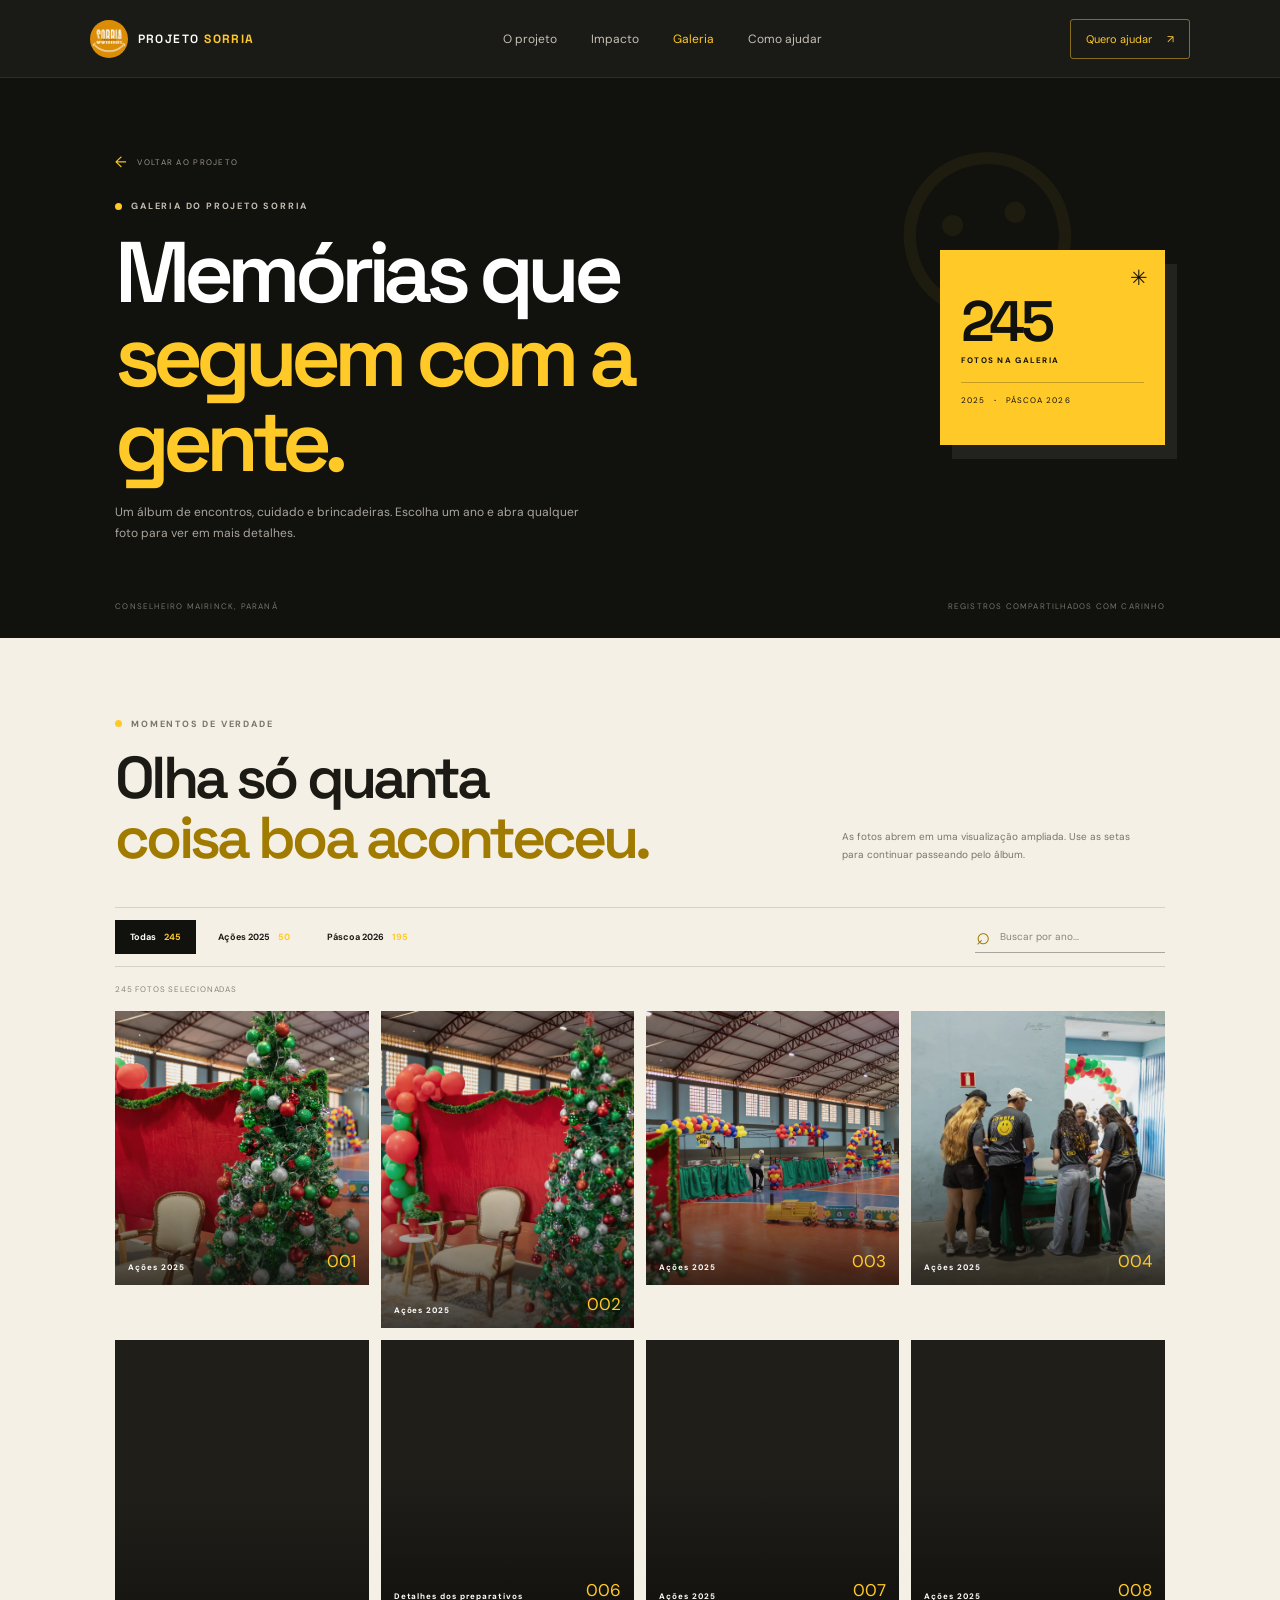
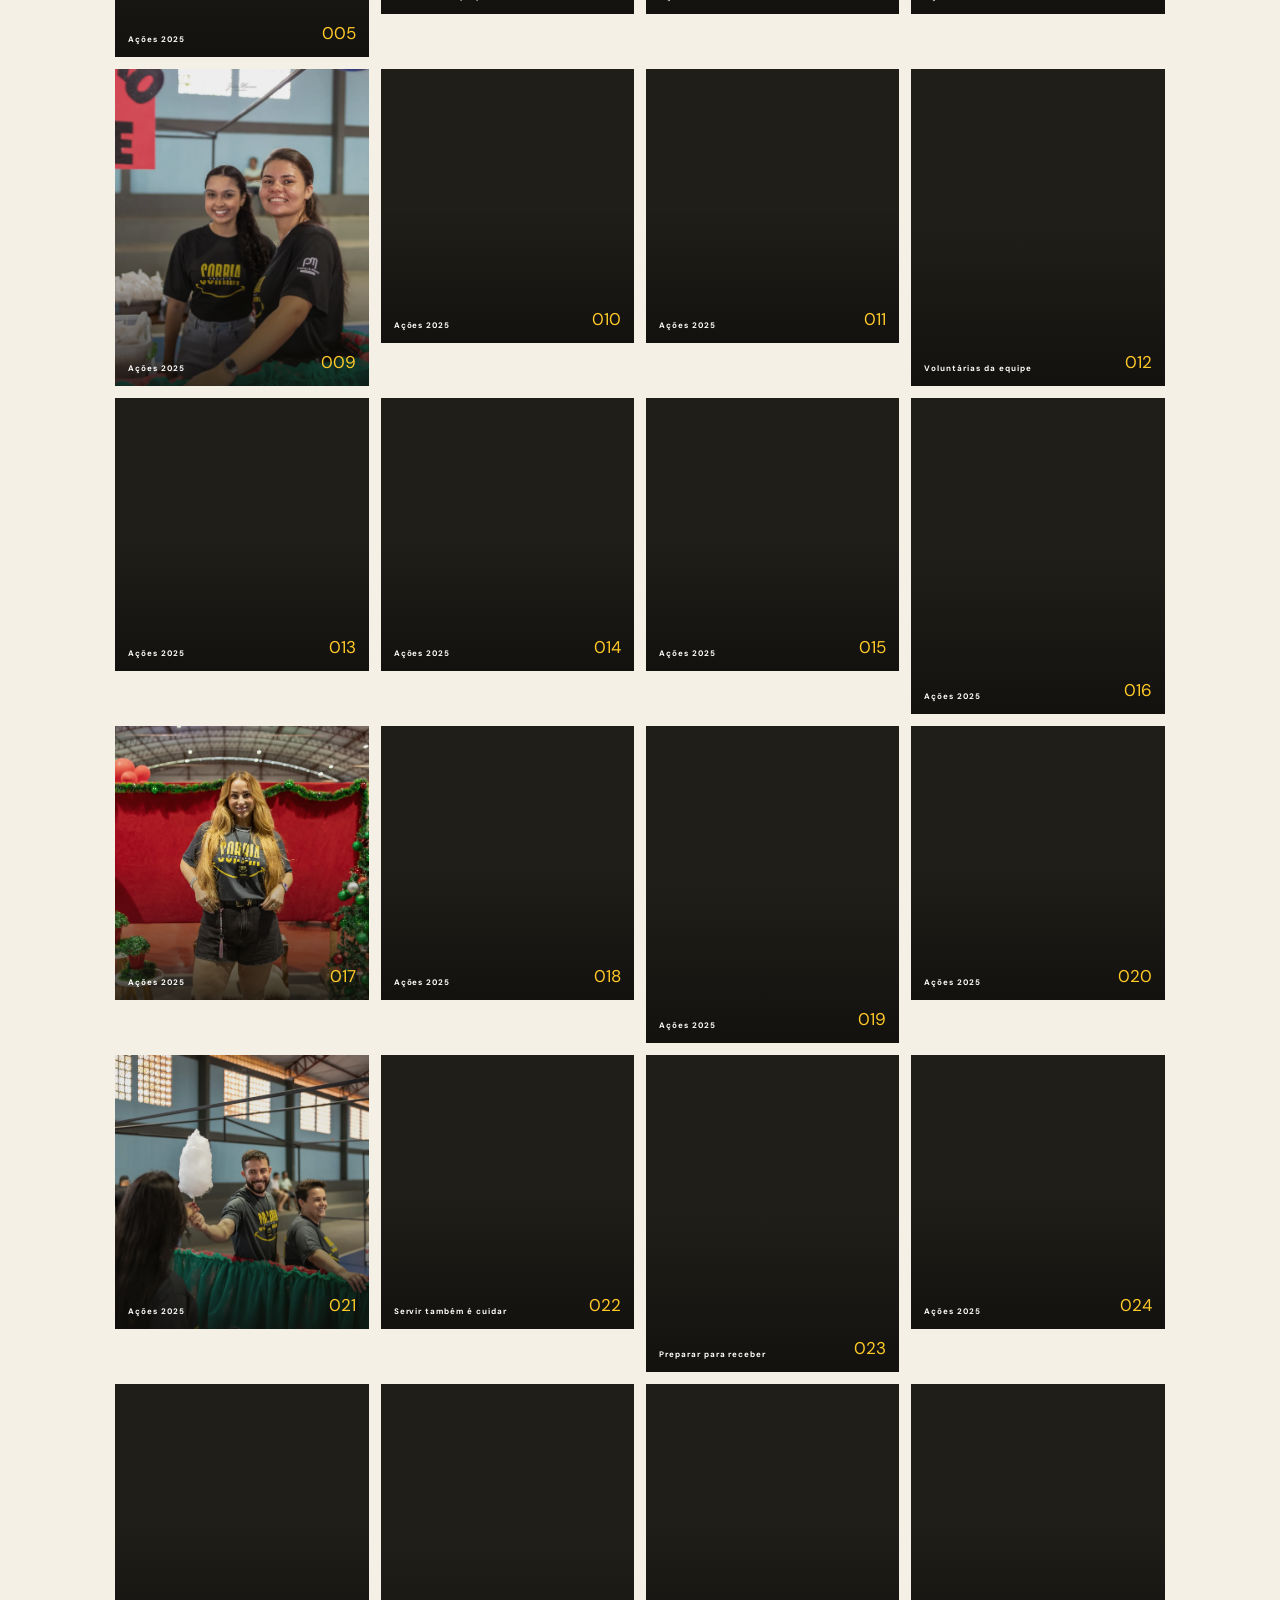
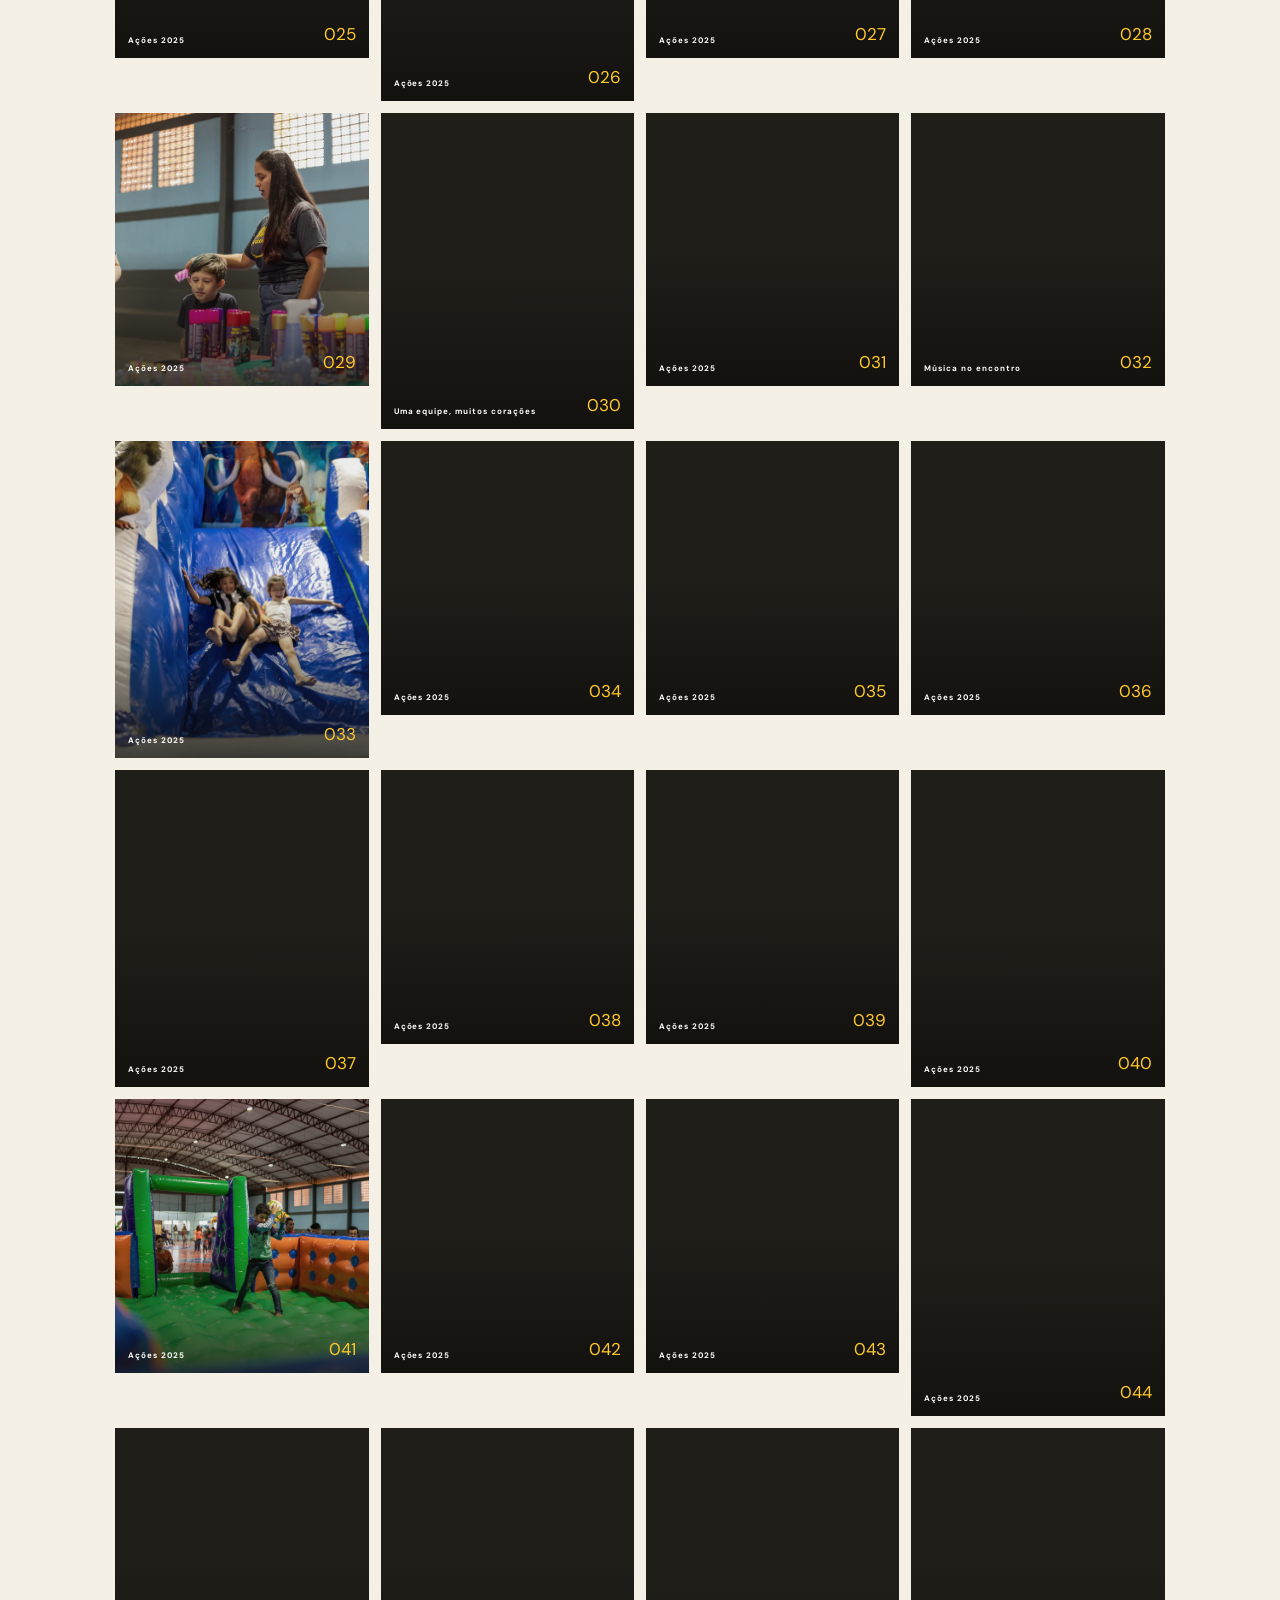
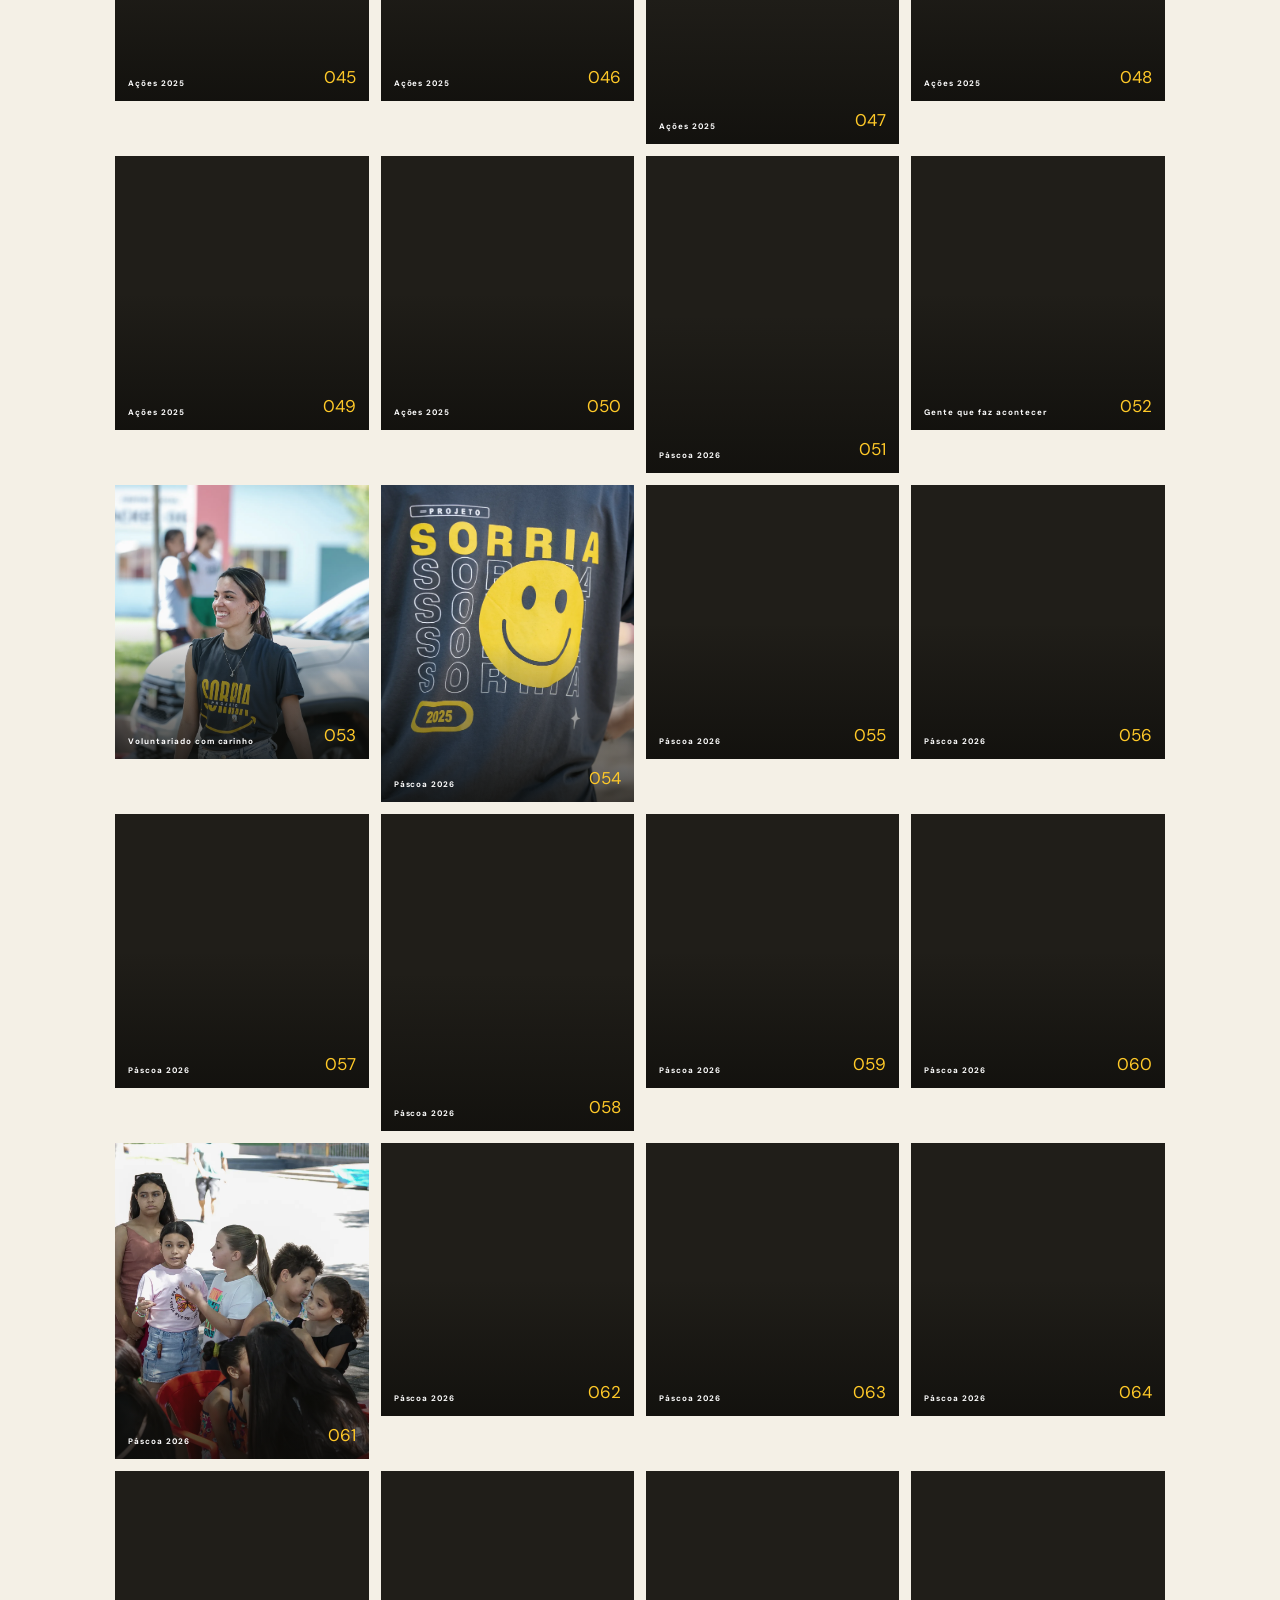
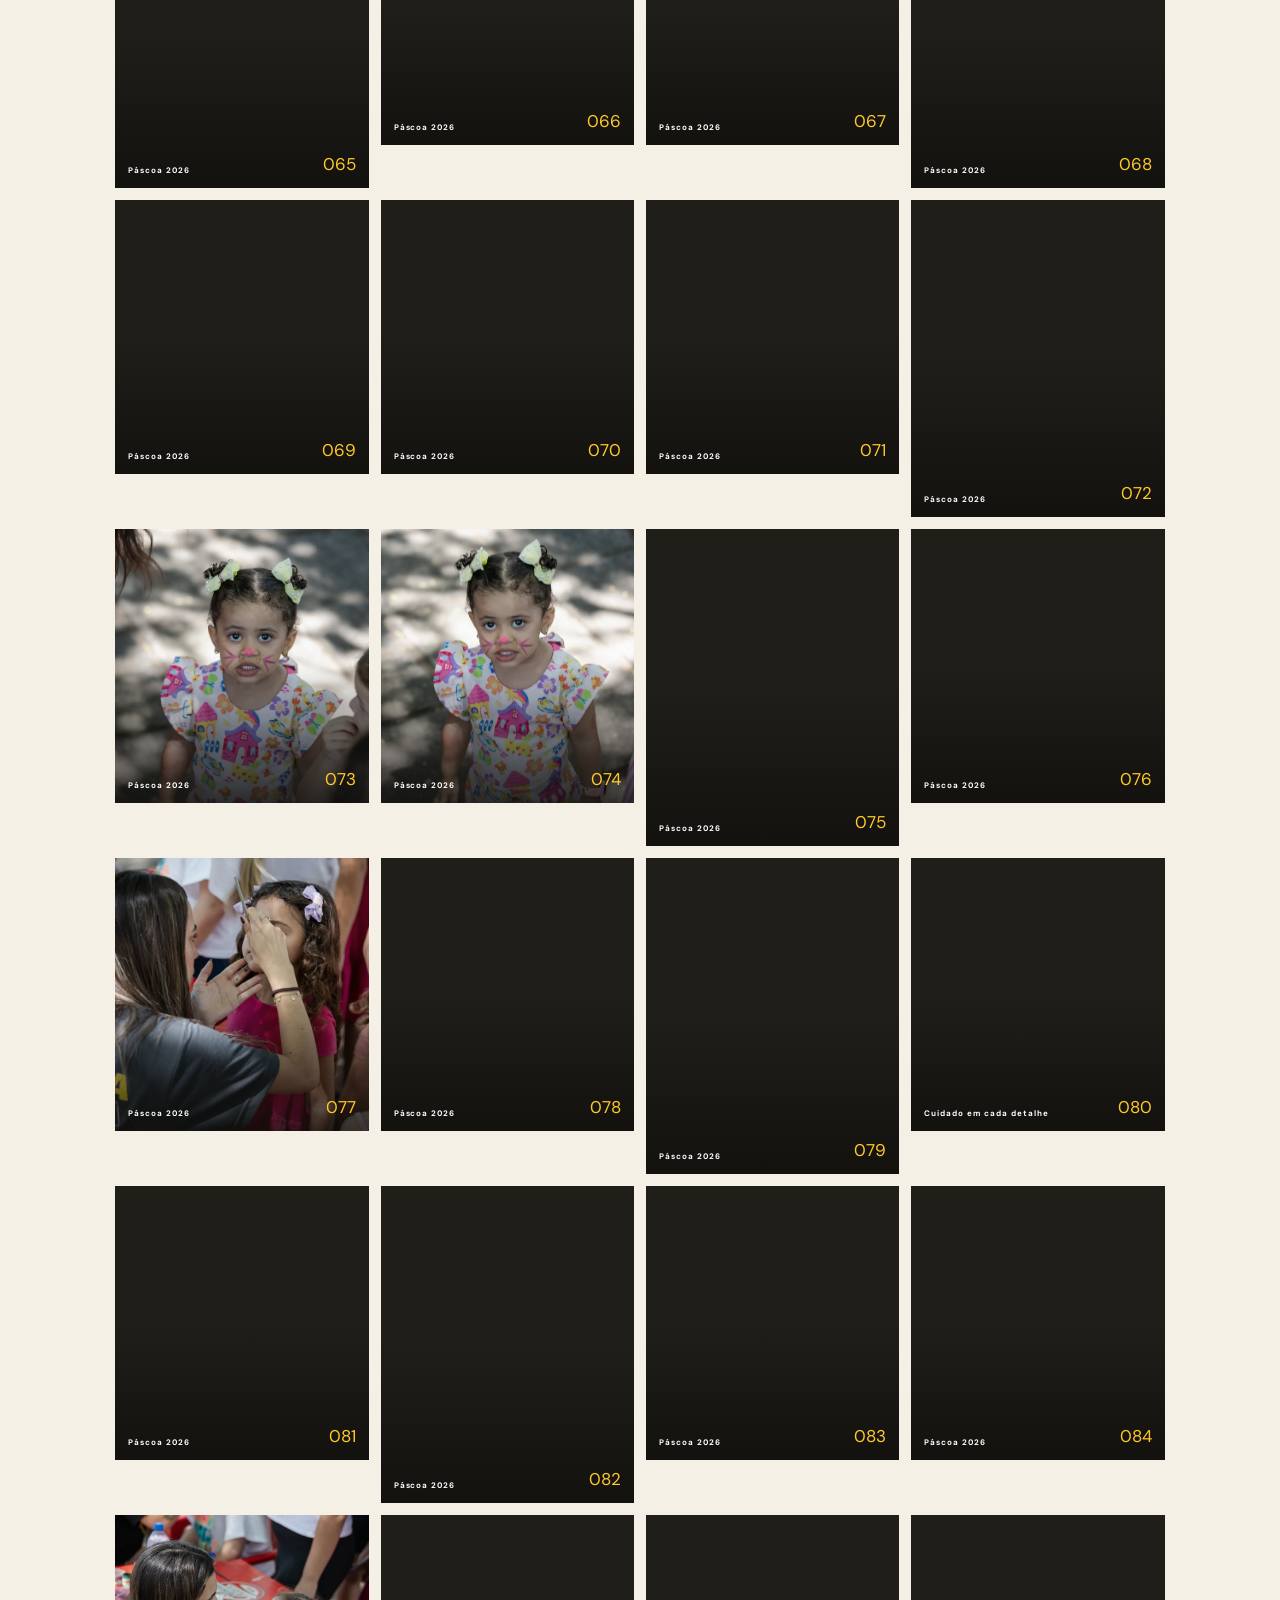
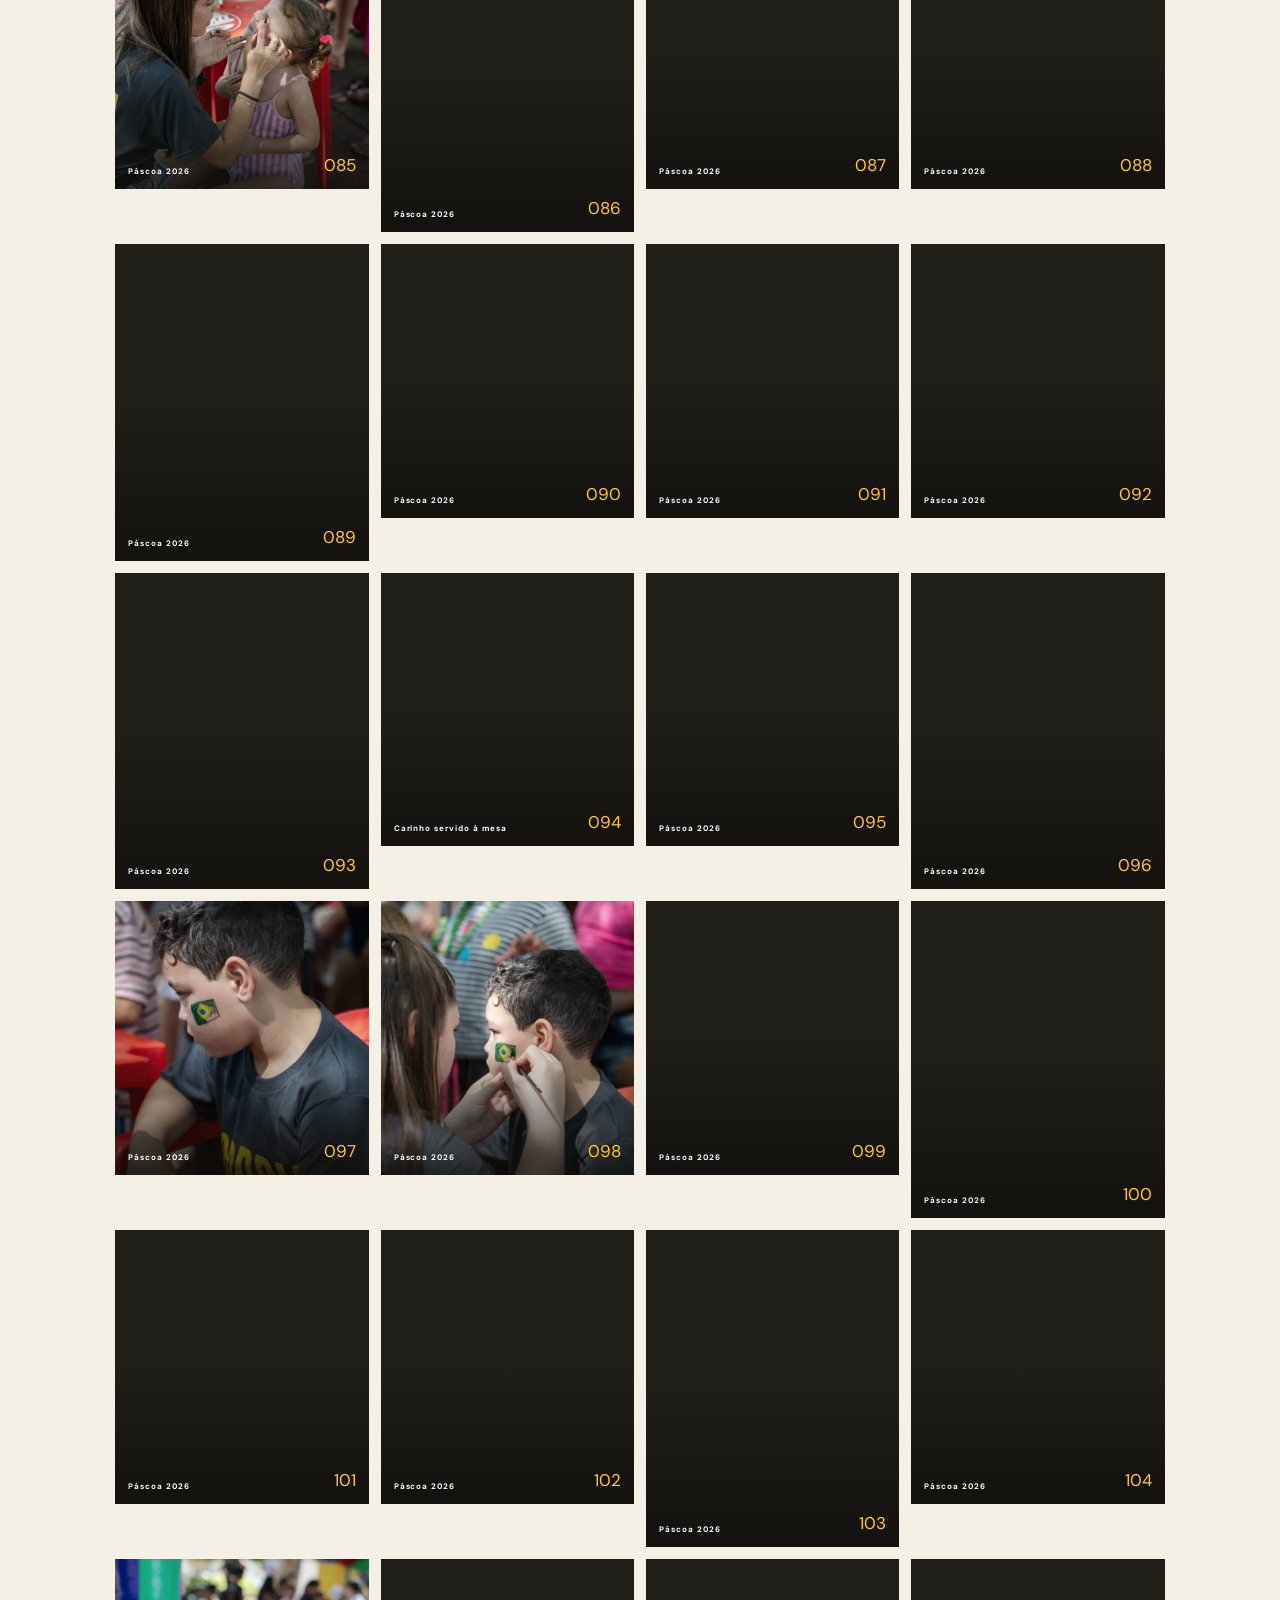
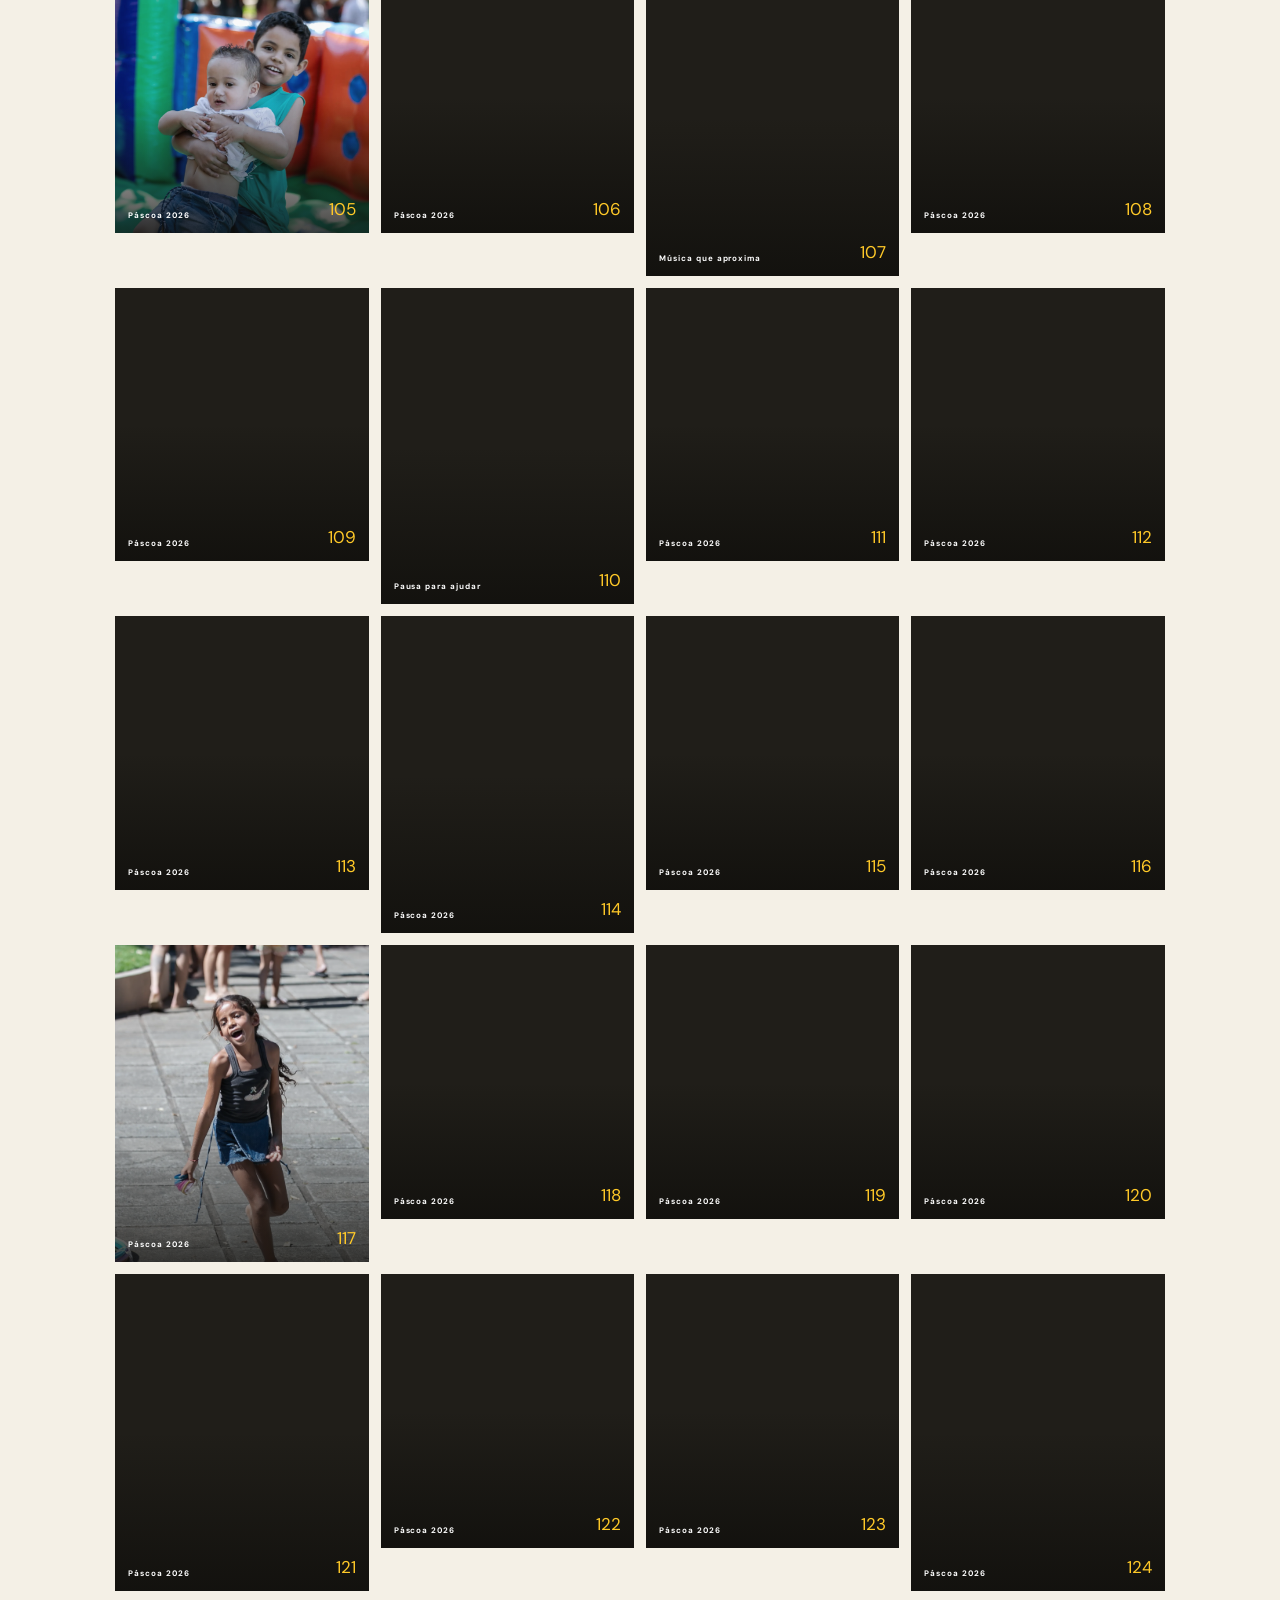
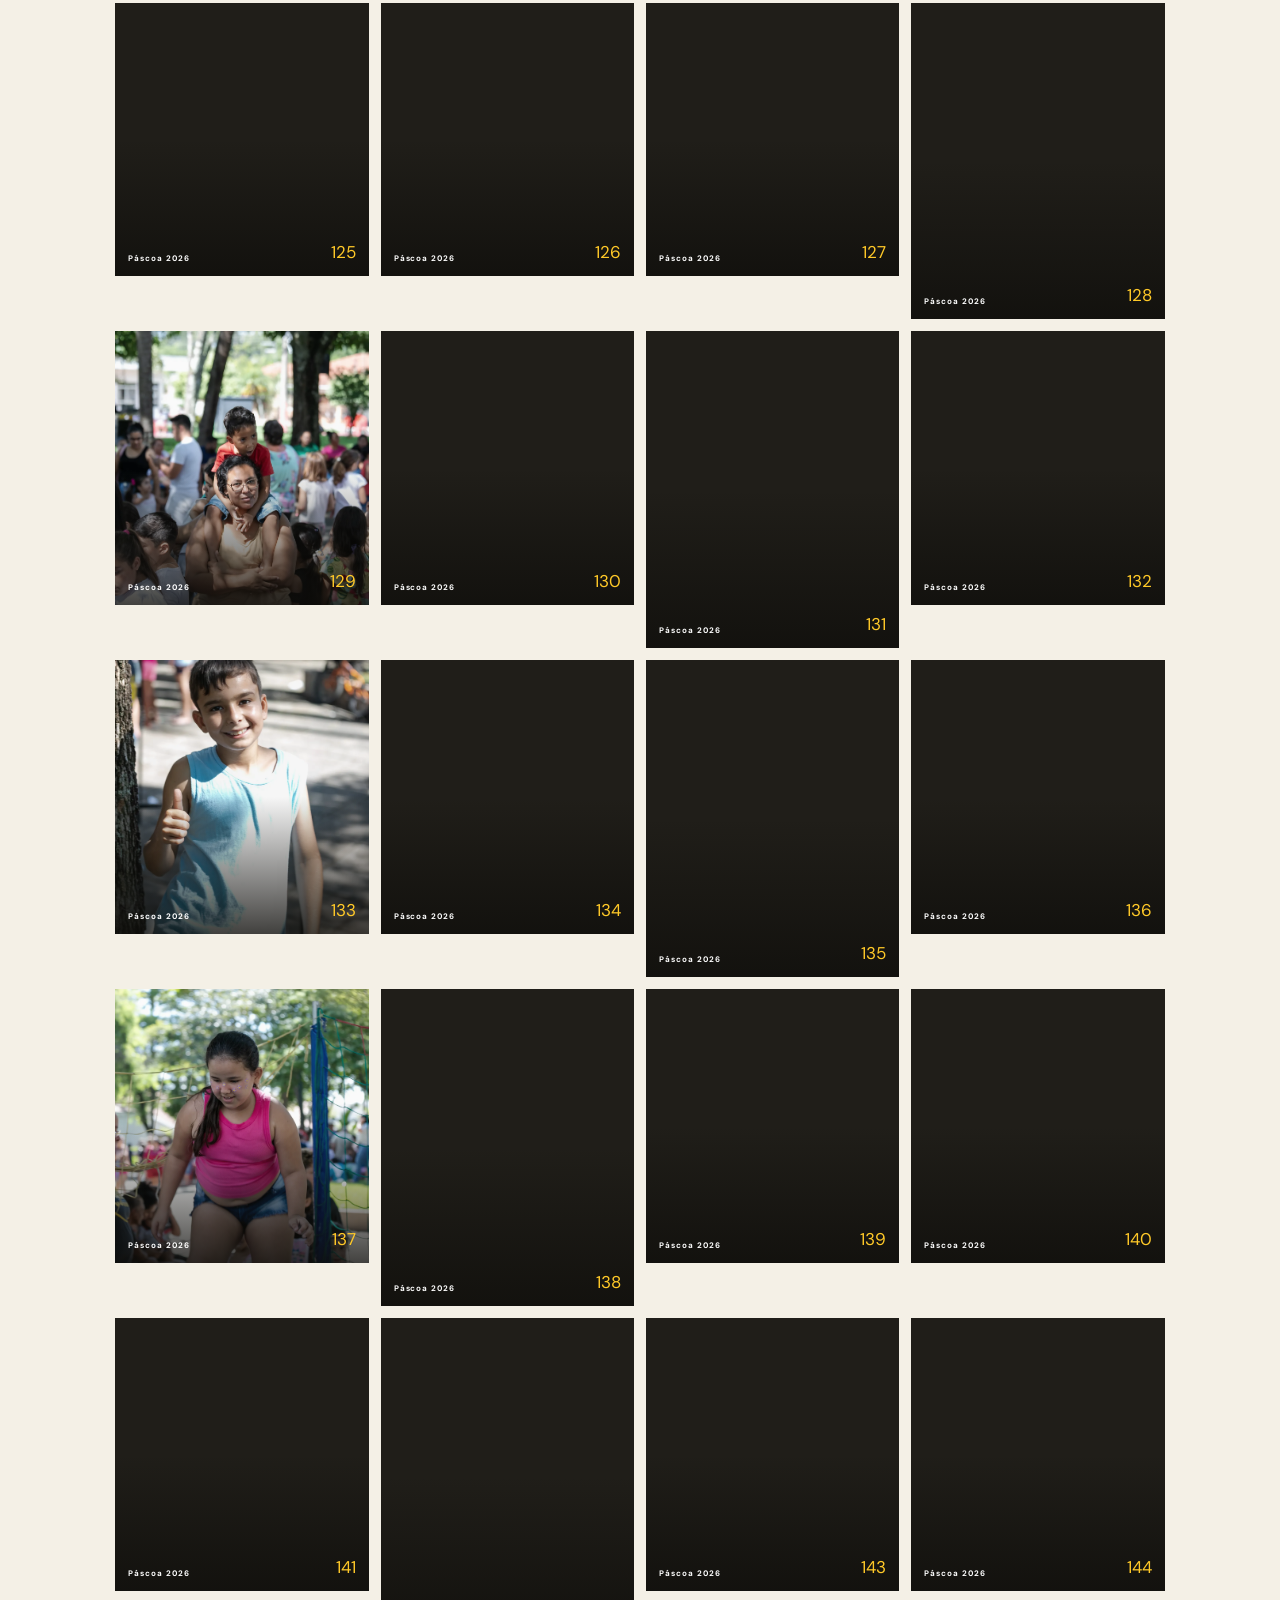
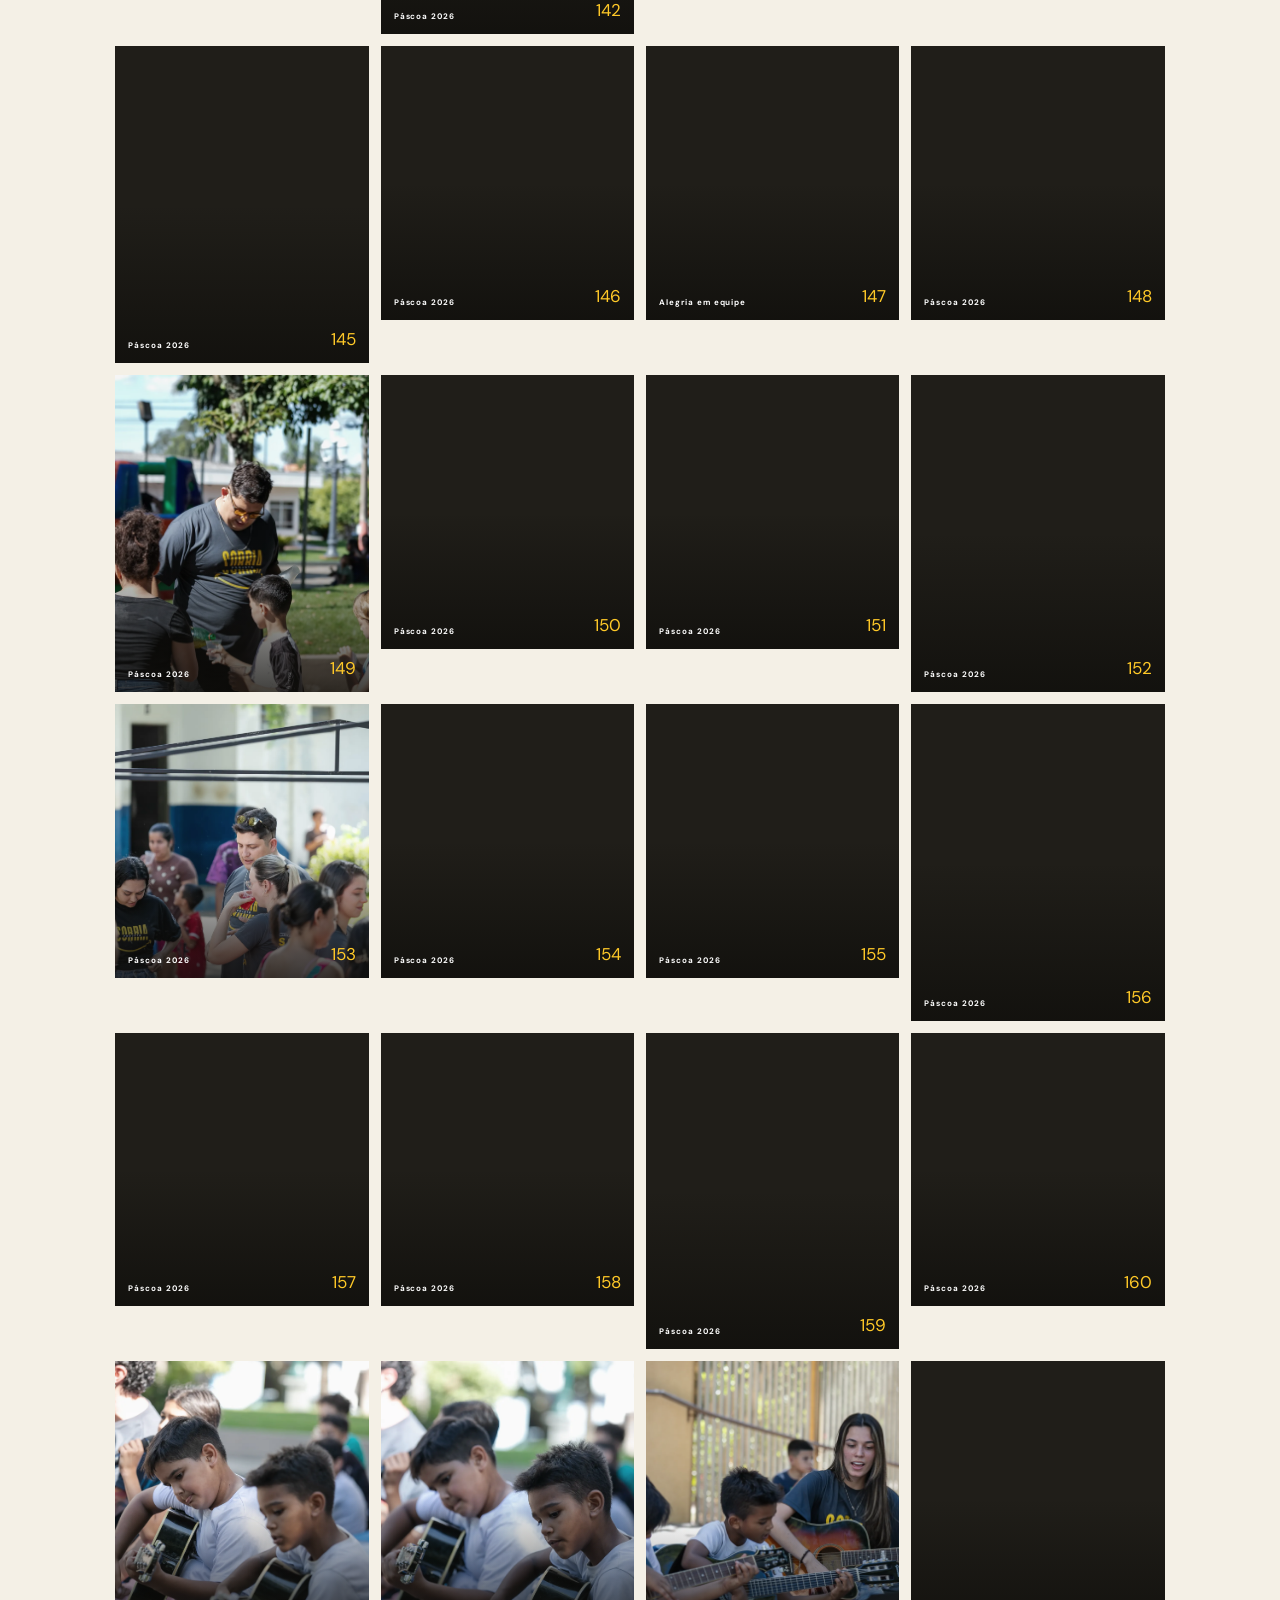
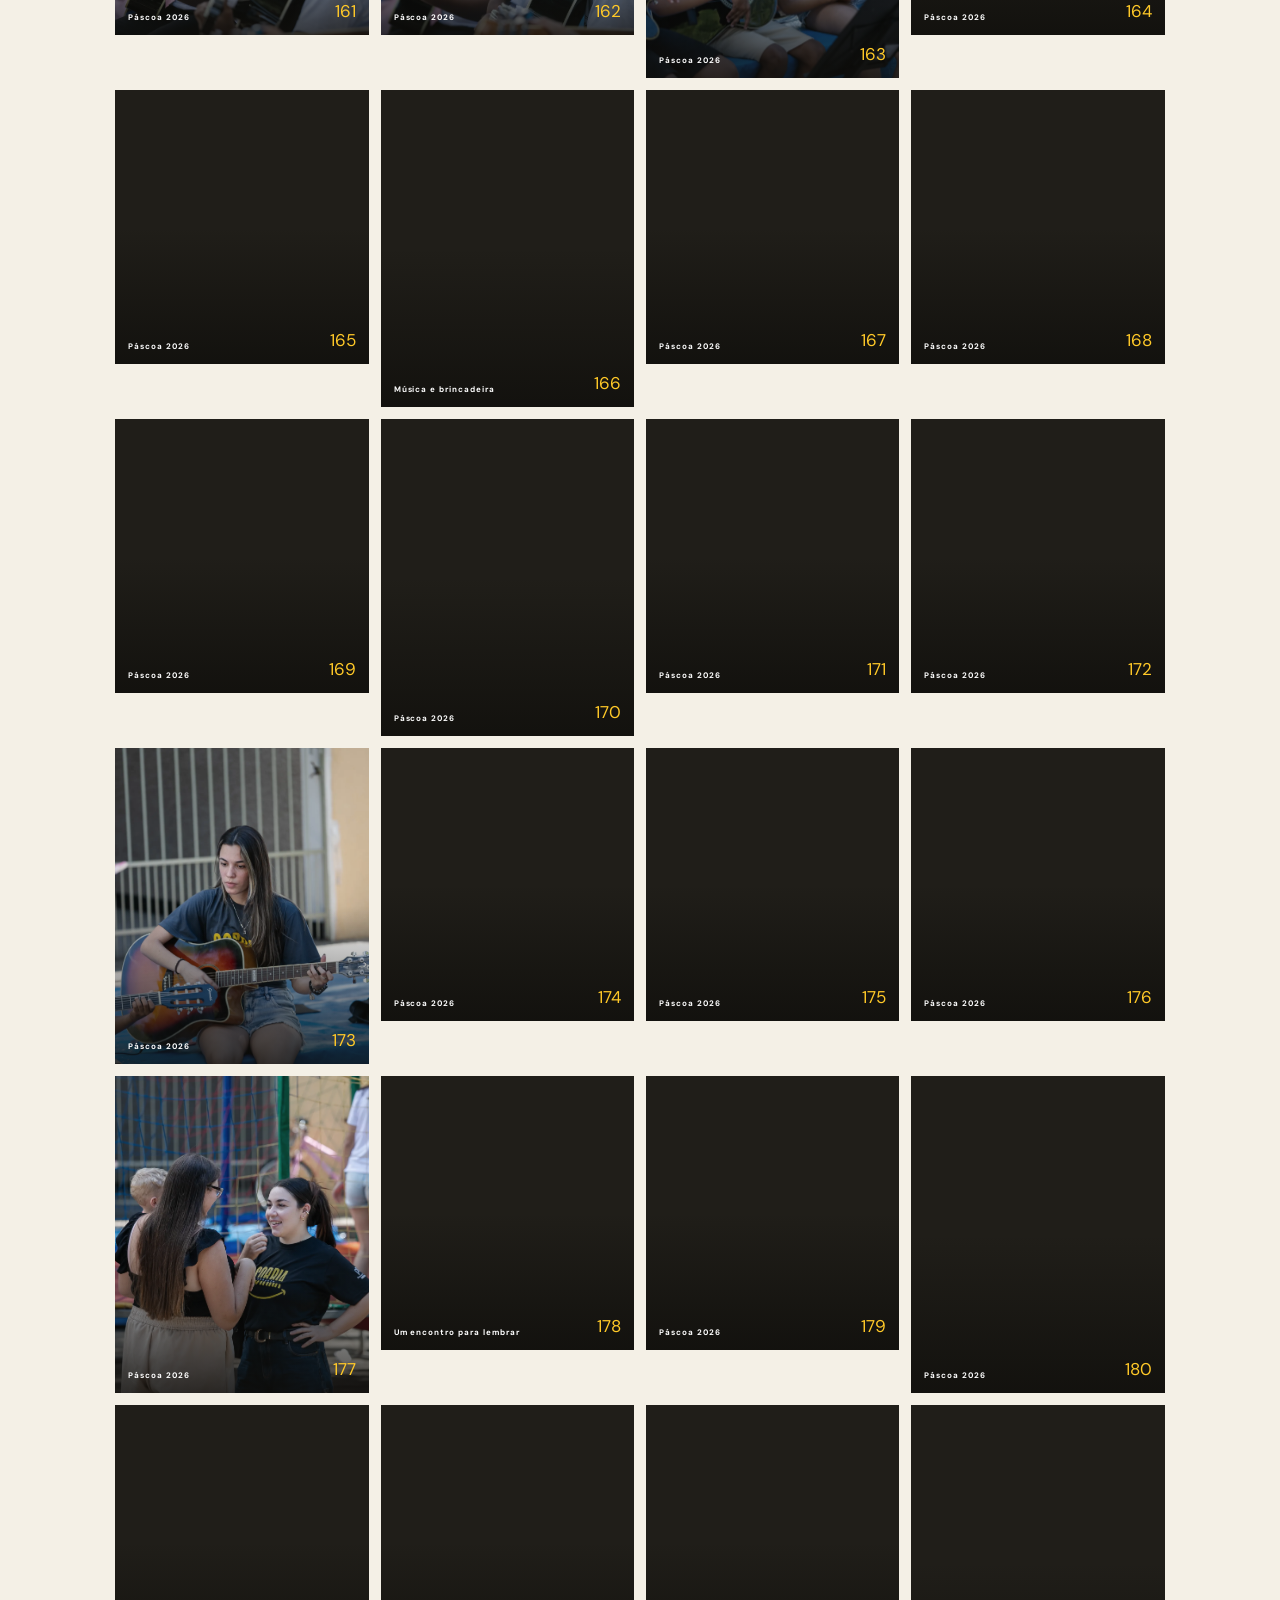
==== commit f9fd49bd: "Polish mobile layout and update project location" ====
--- a/fotos.html
+++ b/fotos.html
@@ -17,15 +17,15 @@
     <a class="brand" href="index.html" aria-label="Projeto Sorria, página inicial"><img src="assets/logo-sorria.png" alt=""><span>PROJETO <b>SORRIA</b></span></a>
     <button class="menu-toggle" aria-expanded="false" aria-label="Abrir menu"><span></span><span></span></button>
     <nav class="nav" aria-label="Navegação principal"><a href="index.html#projeto">O projeto</a><a href="index.html#impacto">Impacto</a><a href="fotos.html" aria-current="page">Galeria</a><a href="index.html#faca-parte">Como ajudar</a></nav>
-    <a class="nav-cta" href="index.html#faca-parte">Quero ajudar <span>↗</span></a>
+    <a class="nav-cta" href="index.html#faca-parte">Quero ajudar <span>↗︎</span></a>
   </header>
   <main>
     <section class="photos-hero">
       <div class="photos-hero-inner">
         <div class="photos-intro" data-reveal><a class="back-link" href="index.html"><span>←</span> VOLTAR AO PROJETO</a><div class="eyebrow"><span class="eyebrow-dot"></span> GALERIA DO PROJETO SORRIA</div><h1>Memórias que<br><em>seguem com a gente.</em></h1><p>Um álbum de encontros, cuidado e brincadeiras. Escolha um ano e abra qualquer foto para ver em mais detalhes.</p></div>
-        <div class="photos-count-card" data-reveal data-delay="120"><span class="count-spark">✳</span><strong id="photo-total">000</strong><small>FOTOS NA GALERIA</small><div class="count-card-line"></div><span class="count-card-foot">2025 <b>·</b> PÁSCOA 2026</span></div>
+        <div class="photos-count-card" data-reveal data-delay="120"><span class="count-spark">✳︎</span><strong id="photo-total">000</strong><small>FOTOS NA GALERIA</small><div class="count-card-line"></div><span class="count-card-foot">2025 <b>·</b> PÁSCOA 2026</span></div>
       </div>
-      <div class="photos-hero-bottom"><span>ROLÂNDIA, PARANÁ</span><span>REGISTROS COMPARTILHADOS COM CARINHO</span></div>
+      <div class="photos-hero-bottom"><span>CONSELHEIRO MAIRINCK, PARANÁ</span><span>REGISTROS COMPARTILHADOS COM CARINHO</span></div>
     </section>
 
     <section class="photo-collection section">
@@ -40,8 +40,8 @@
       </div>
       <p class="photo-results" id="photo-results" aria-live="polite"></p>
       <div class="photo-grid" id="photo-grid" aria-live="polite"></div>
-      <div class="empty-state" id="empty-state" hidden><span>☺</span><p>Nenhuma foto encontrada com esse filtro.</p></div>
-      <div class="photo-end-note" data-reveal><span>♥</span><p>Cada foto guarda um pedacinho de um dia especial.<br><b>Obrigado por fazer parte dessa história.</b></p><a href="index.html#faca-parte">Agora vem você <span>↗</span></a></div>
+      <div class="empty-state" id="empty-state" hidden><span>☺︎</span><p>Nenhuma foto encontrada com esse filtro.</p></div>
+      <div class="photo-end-note" data-reveal><span>♥︎</span><p>Cada foto guarda um pedacinho de um dia especial.<br><b>Obrigado por fazer parte dessa história.</b></p><a href="index.html#faca-parte">Agora vem você <span>↗︎</span></a></div>
     </section>
     <dialog class="photo-lightbox" id="photo-lightbox" aria-label="Foto ampliada">
       <button class="lightbox-close" type="button" aria-label="Fechar">×</button>
@@ -50,7 +50,7 @@
       <button class="lightbox-arrow lightbox-next" type="button" aria-label="Próxima foto">→</button>
     </dialog>
   </main>
-  <footer class="footer"><a class="brand" href="index.html"><img src="assets/logo-sorria.png" alt=""><span>PROJETO <b>SORRIA</b></span></a><span>FEITO COM CARINHO EM ROLÂNDIA, PR <b>♥</b></span><a href="#top">VOLTAR AO TOPO ↑</a></footer>
+  <footer class="footer"><a class="brand" href="index.html"><img src="assets/logo-sorria.png" alt=""><span>PROJETO <b>SORRIA</b></span></a><span>FEITO COM CARINHO EM CONSELHEIRO MAIRINCK, PR <b>♥︎</b></span><a href="#top">VOLTAR AO TOPO ↑</a></footer>
   <script src="script.js"></script>
   <script src="assets/fotos/manifest.js"></script>
   <script src="fotos.js"></script>
--- a/styles.css
+++ b/styles.css
@@ -25,3 +25,71 @@
 }
 @media(max-width:380px){.nav-cta{display:none}.brand{font-size:9px}.story-principles{gap:9px;font-size:8px}.gallery-grid{grid-template-rows:185px 145px 145px}.photos-hero-bottom span:last-child{max-width:52%;text-align:right}}
 @media(prefers-reduced-motion:reduce){html{scroll-behavior:auto}*,*::before,*::after{transition:none!important;animation:none!important}.js-motion [data-reveal]{opacity:1;transform:none}}
+
+/* Smaller screens: keep the page compact, balanced, and free of overflow. */
+@media(max-width:900px){
+  .topbar{height:68px;padding:0 5vw;gap:10px}
+  .brand{font-size:9px;gap:8px}
+  .brand img{width:31px;height:31px}
+  .nav-cta{display:none}
+  .menu-toggle{display:flex;margin-left:auto;margin-right:0}
+  .nav{display:none;position:absolute;top:68px;left:5vw;right:5vw;padding:17px;background:#15150f;flex-direction:column;align-items:flex-start;gap:18px;border:1px solid #ffffff22}
+  .nav.open{display:flex}
+  .hero{display:flex;flex-direction:column;gap:0;min-height:0;padding:58px 7vw 48px}
+  .hero-copy{align-self:stretch;max-width:620px}
+  .hero-copy h1{font-size:clamp(62px,15vw,98px)}
+  .hero-copy>p{font-size:14px;max-width:440px}
+  .hero-visual{width:min(100%,430px);height:auto;min-height:0;margin:28px auto 0}
+  .hero-photo{position:relative;display:block;inset:auto;height:clamp(320px,85vw,410px);margin-right:14px;border-width:6px}
+  .photo-sticker{width:clamp(76px,19vw,94px);height:clamp(76px,19vw,94px);right:-2px;top:14px}
+  .hero-note-card{position:relative;left:auto;bottom:auto;margin:14px 0 0 4px;padding:11px 13px;transform:rotate(-2deg)}
+  .hero-sun{display:none}
+  .hero-bottom{position:static;margin-top:30px;display:flex;gap:14px;font-size:7px}
+  .section{padding-top:72px;padding-bottom:72px}
+  .story{display:flex;flex-direction:column;align-items:stretch;gap:38px}
+  .story-image{height:clamp(340px,95vw,520px);width:calc(100% - 10px);margin:0 0 0 5px}
+  .story-image-index{right:10px;top:10px;max-width:calc(100% - 20px);padding:8px 9px;font-size:7px;letter-spacing:.08em;white-space:nowrap}
+  .story-copy>p{max-width:650px;font-size:14px;line-height:1.75;margin:15px 0}
+  .story-principles{gap:clamp(12px,4vw,23px);font-size:10px}
+  .gallery-grid{grid-template-columns:repeat(2,minmax(0,1fr));grid-template-rows:none;grid-auto-rows:clamp(185px,30vw,245px);gap:11px}
+  .gallery-card-tall,.gallery-card-wide{grid-column:auto;grid-row:auto}
+  .gallery-card figcaption{padding:12px}
+  .gallery-card figcaption span{font-size:7px;line-height:1.4}
+  .gallery-card figcaption b{font-size:14px;line-height:1.2}
+  .join{padding-top:64px;padding-bottom:48px}
+  .join-heading{margin-bottom:25px}
+  .join-heading>p{max-width:460px;margin-left:auto;margin-right:auto;line-height:1.7}
+  .join-cards{grid-template-columns:1fr;gap:12px}
+  .join-card{min-height:0;padding:19px 20px 16px}
+  .join-card h3{font-size:21px;margin:12px 0 6px}
+  .join-card>p{min-height:0;font-size:12px;line-height:1.55}
+  .qr{width:90px;height:90px;margin:12px auto 10px}
+  .join-link{padding-top:11px;font-size:11px}
+  .phone-note{font-size:11px;line-height:1.7;margin-top:18px}
+  .final-cta{padding:62px 20px 66px}
+  .final-cta h2{font-size:clamp(46px,12vw,74px);line-height:1.02}
+  .final-cta .button{max-width:100%;gap:14px;padding:15px 16px;font-size:11px}
+  .final-flower{right:3%;top:8px;font-size:42px}
+  .footer{display:grid;grid-template-columns:minmax(0,1fr) auto;align-items:center;gap:13px;padding:18px 6vw}
+  .footer>span{grid-column:1/-1;order:0;width:auto;text-align:center;font-size:7px;line-height:1.7}
+  .footer>a:last-child{font-size:7px}
+}
+@media(max-width:420px){
+  .topbar{padding:0 4vw;gap:6px}
+  .brand{font-size:8px;gap:6px;letter-spacing:.1em}
+  .brand img{width:29px;height:29px}
+  .menu-toggle{width:32px;margin-right:0;padding-left:4px;padding-right:4px}
+  .hero{padding-left:6vw;padding-right:6vw}
+  .hero-copy h1{font-size:clamp(58px,15vw,72px)}
+  .hero-photo{height:clamp(305px,84vw,350px)}
+  .hero-bottom{font-size:6px}
+  .section{padding-left:6vw;padding-right:6vw}
+  .story-image{height:330px}
+  .story-principles{gap:10px;font-size:9px}
+  .gallery-grid{grid-auto-rows:180px;gap:9px}
+  .gallery-card figcaption{padding:10px}
+  .gallery-card figcaption b{font-size:12px}
+  .join-card{padding:17px 16px 14px}
+  .final-cta h2{font-size:clamp(43px,12vw,58px)}
+  .final-flower{font-size:34px;right:2%;top:5px}
+}
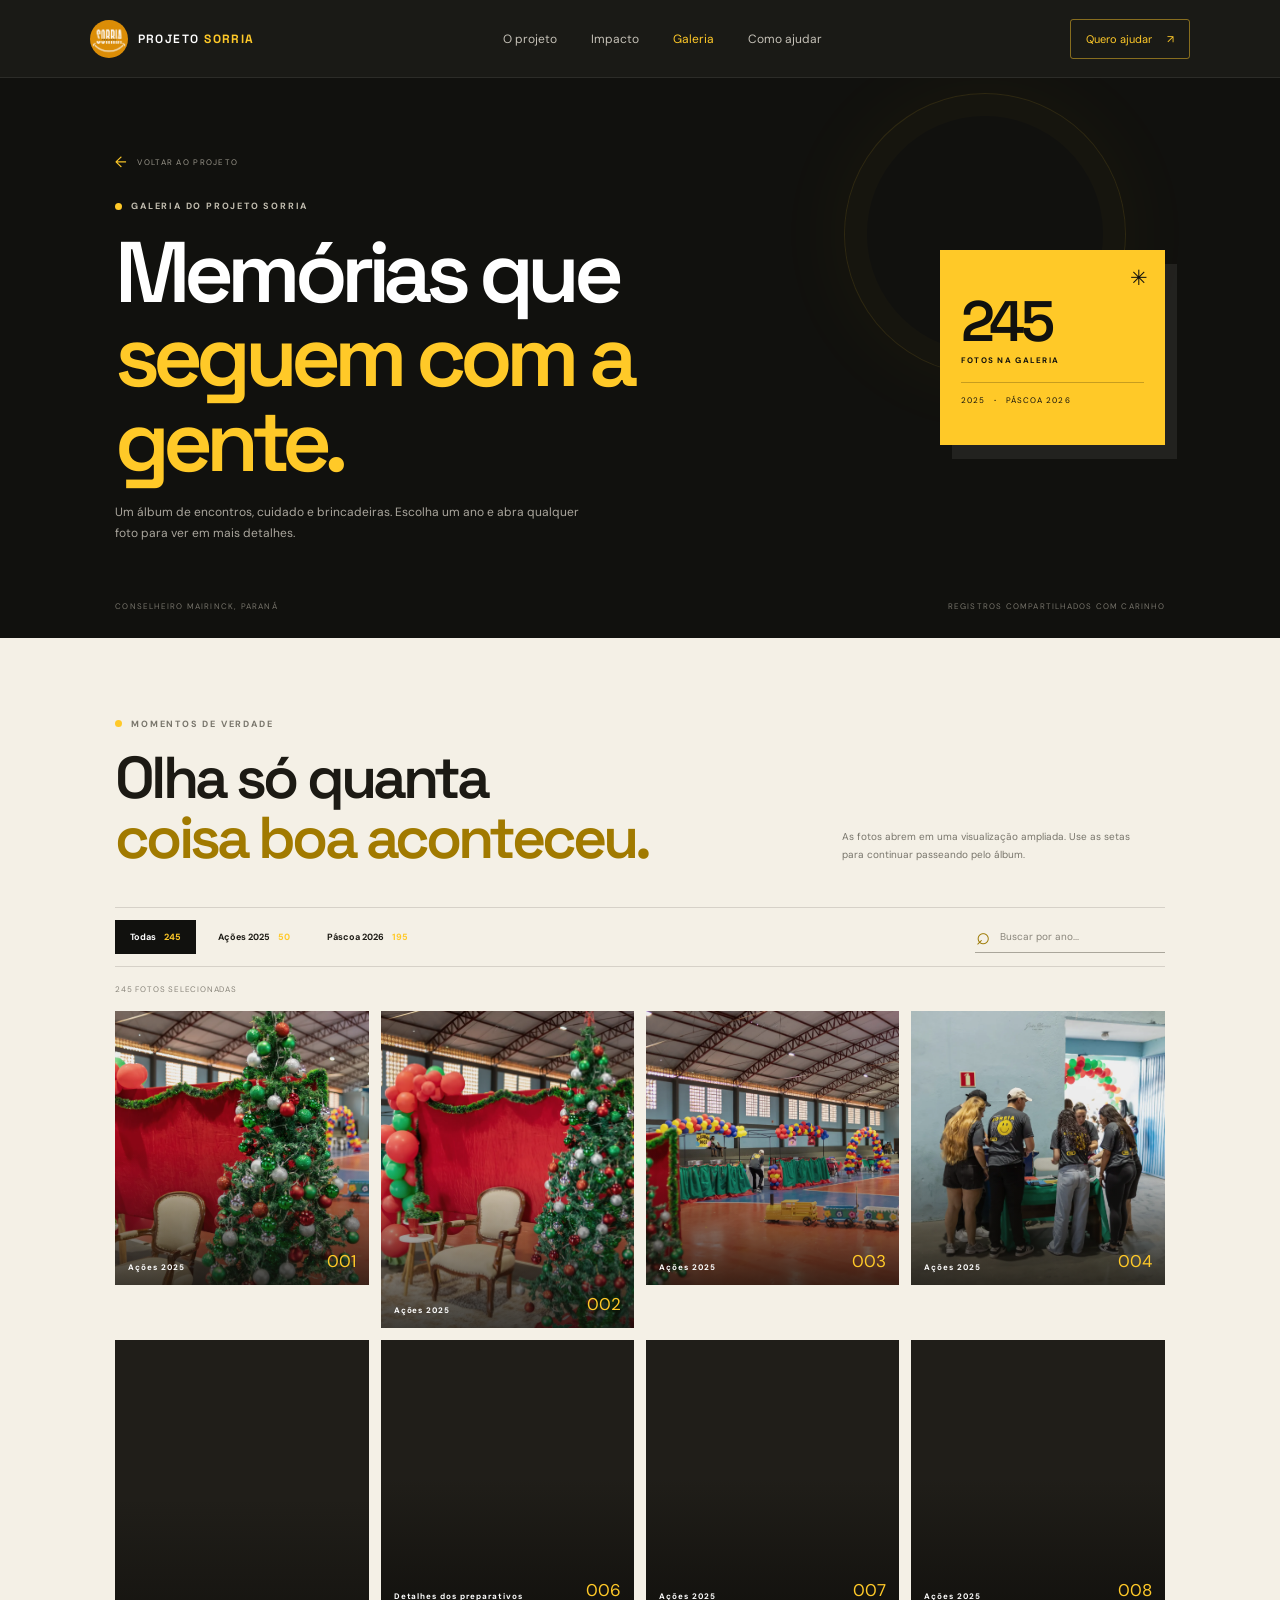
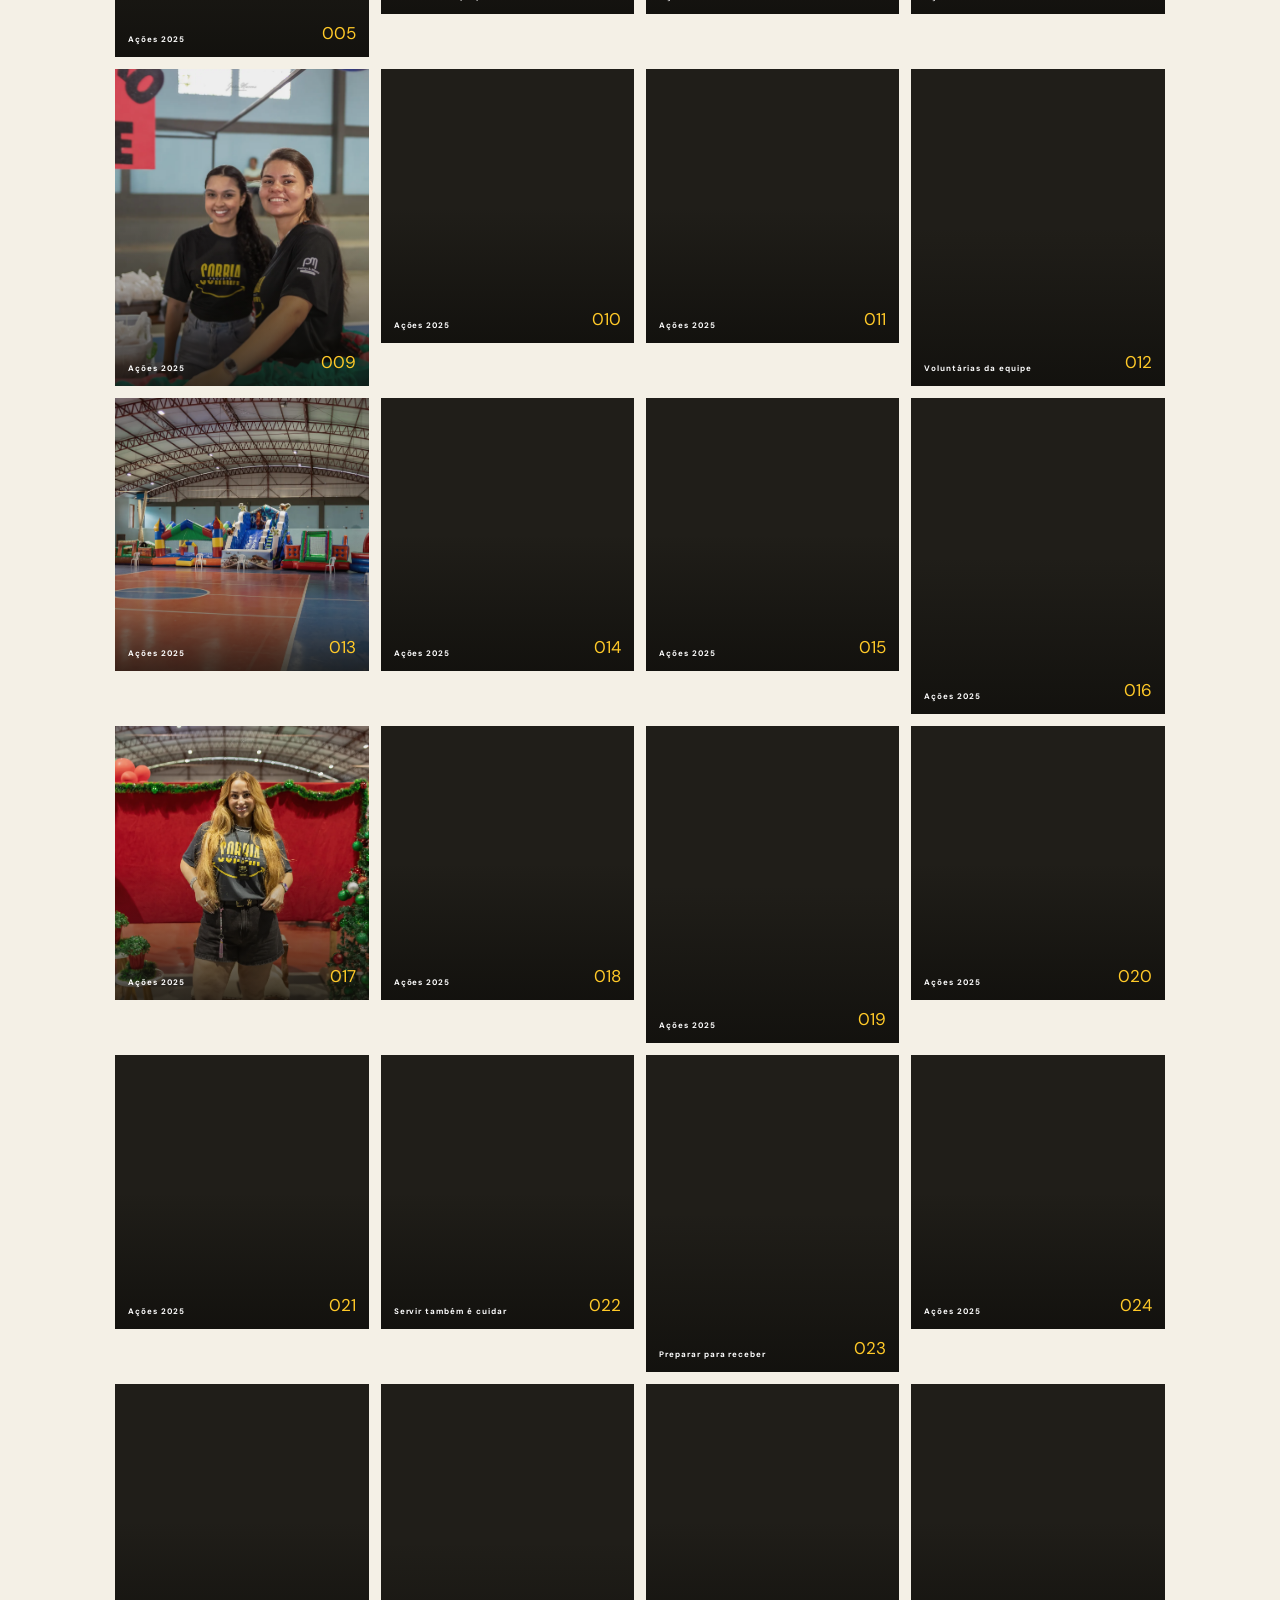
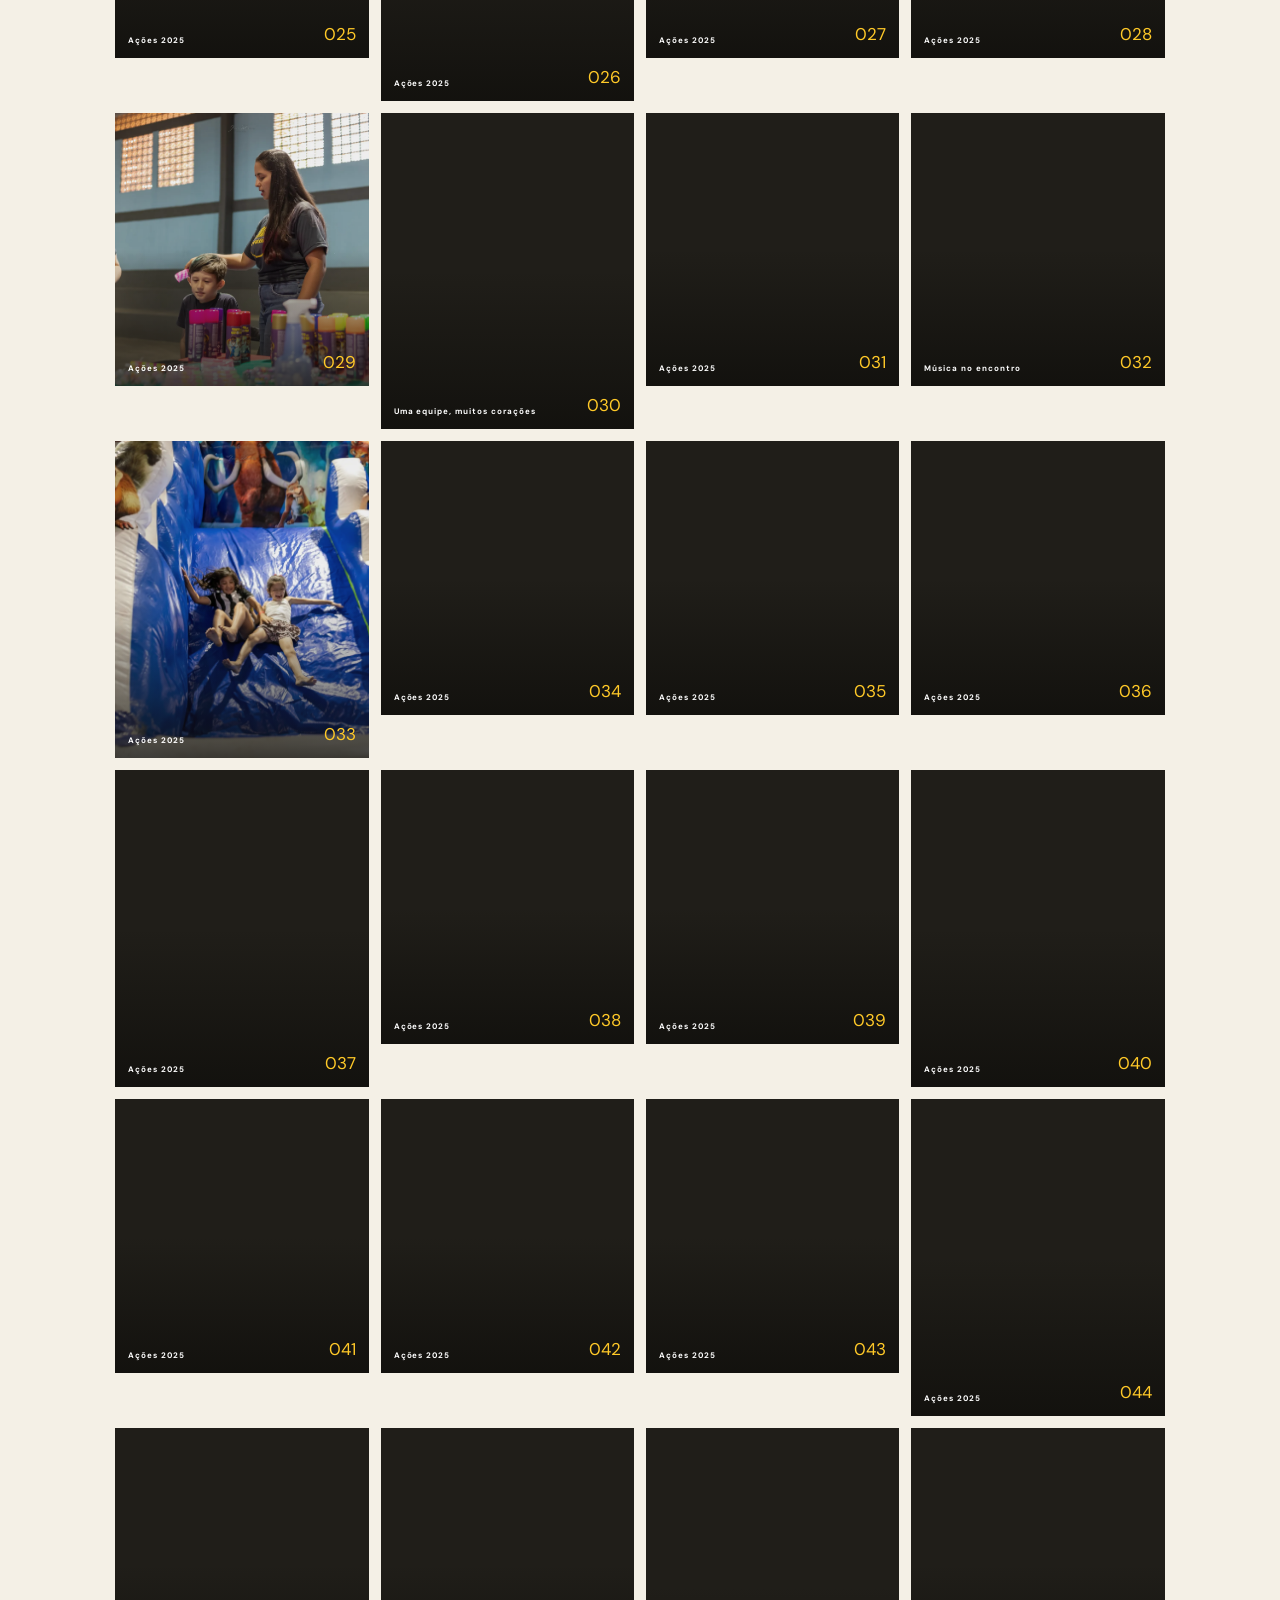
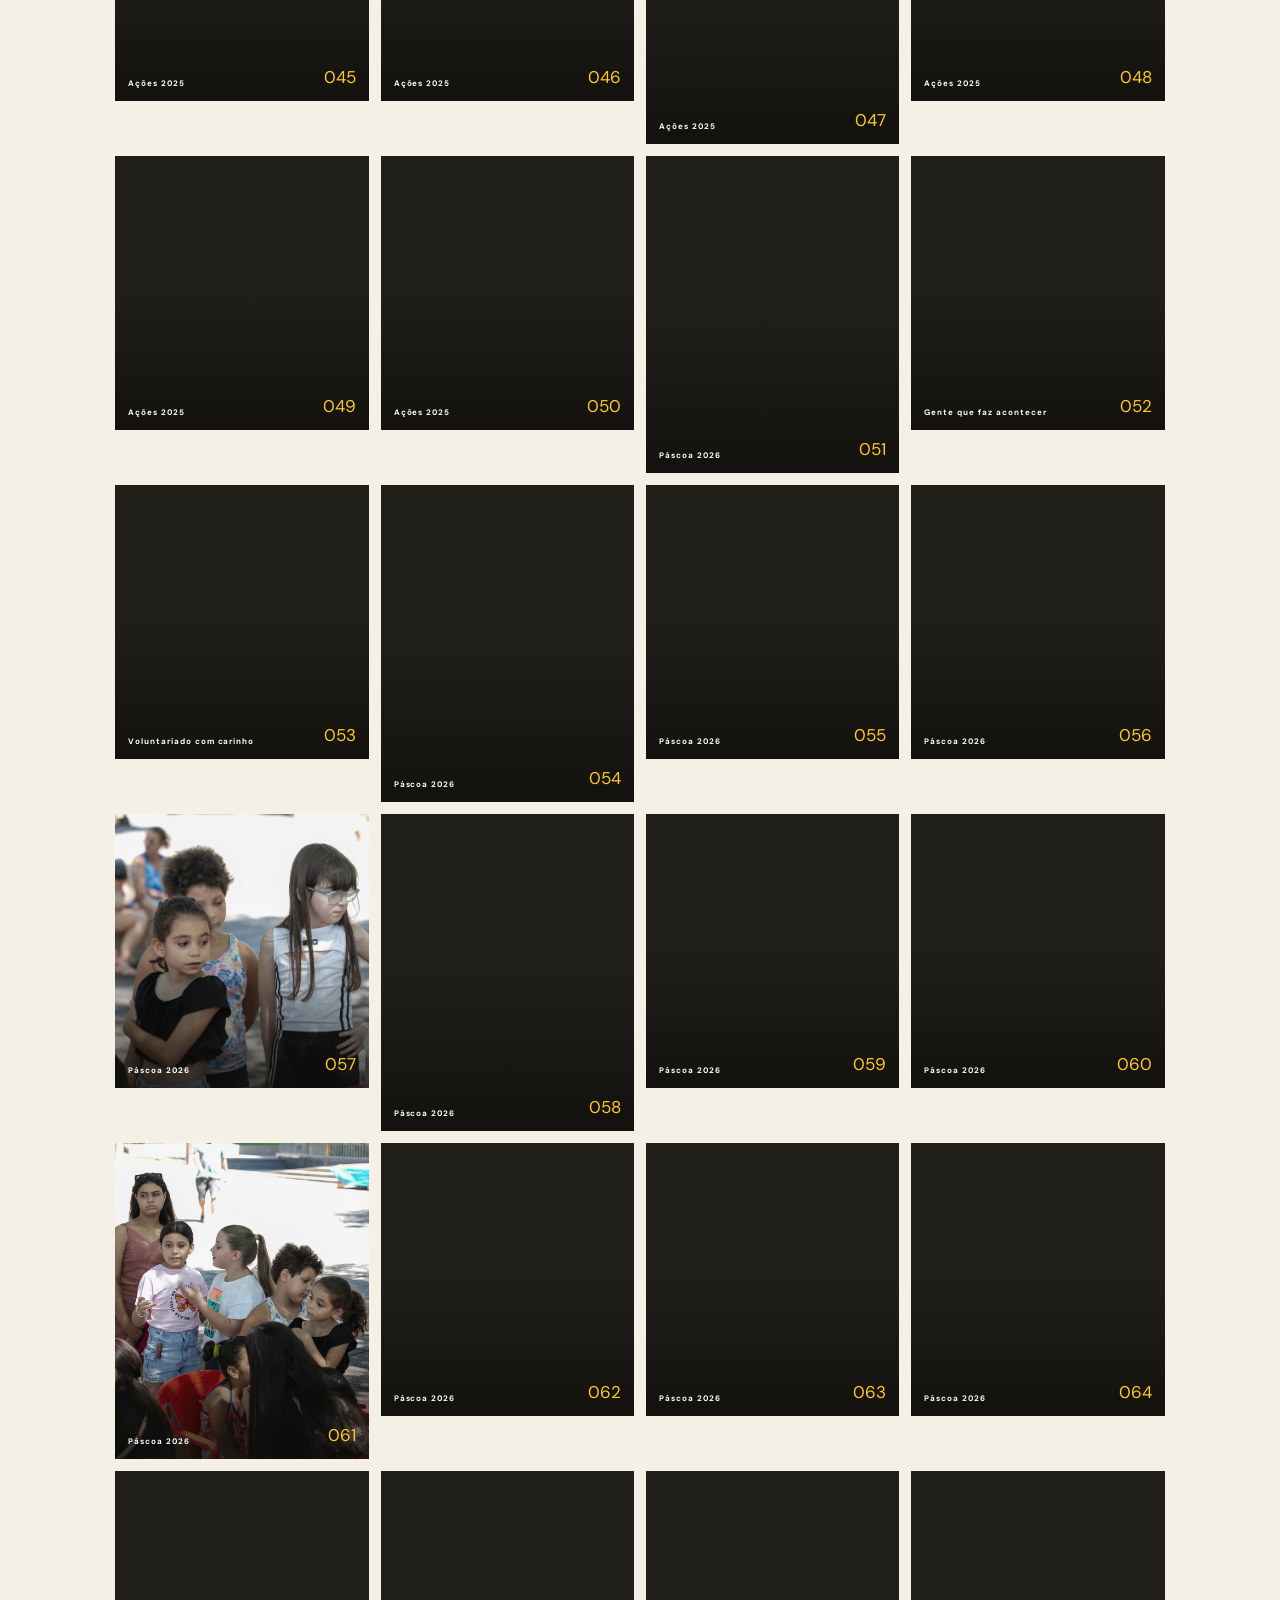
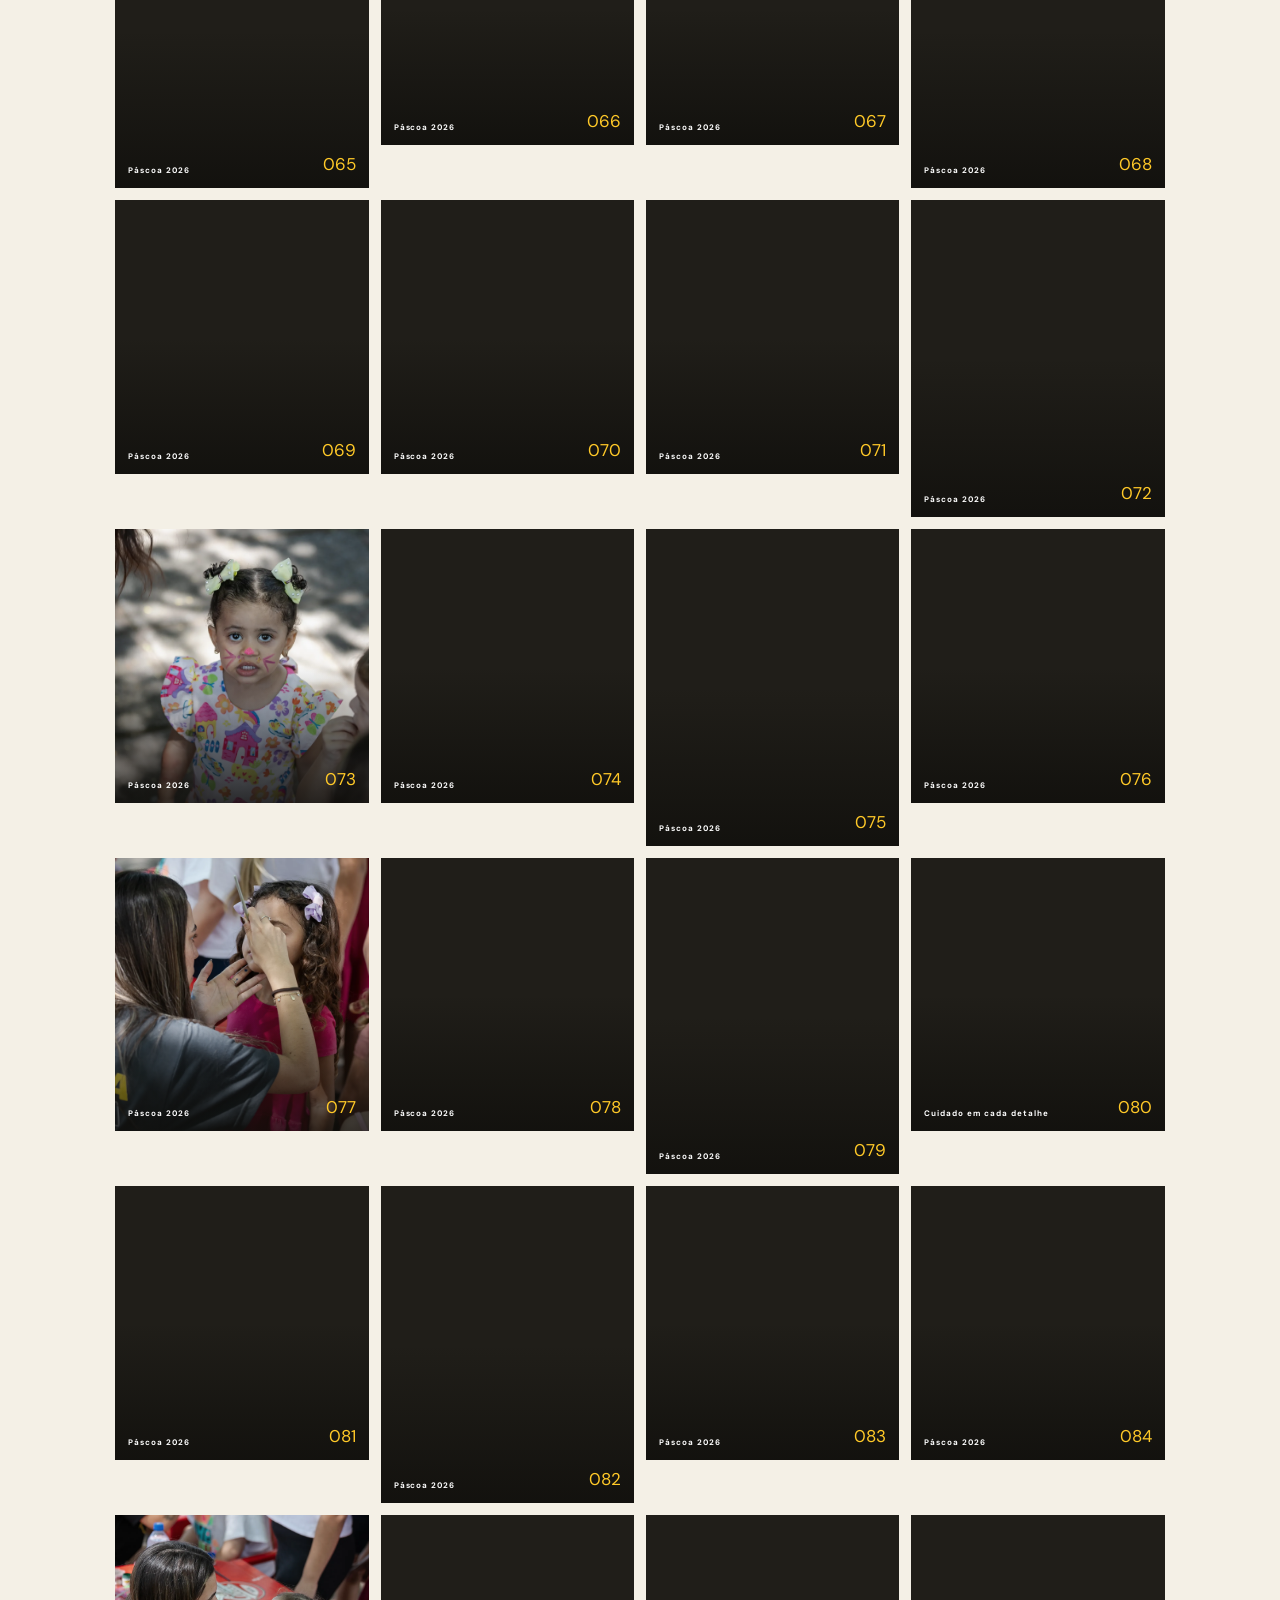
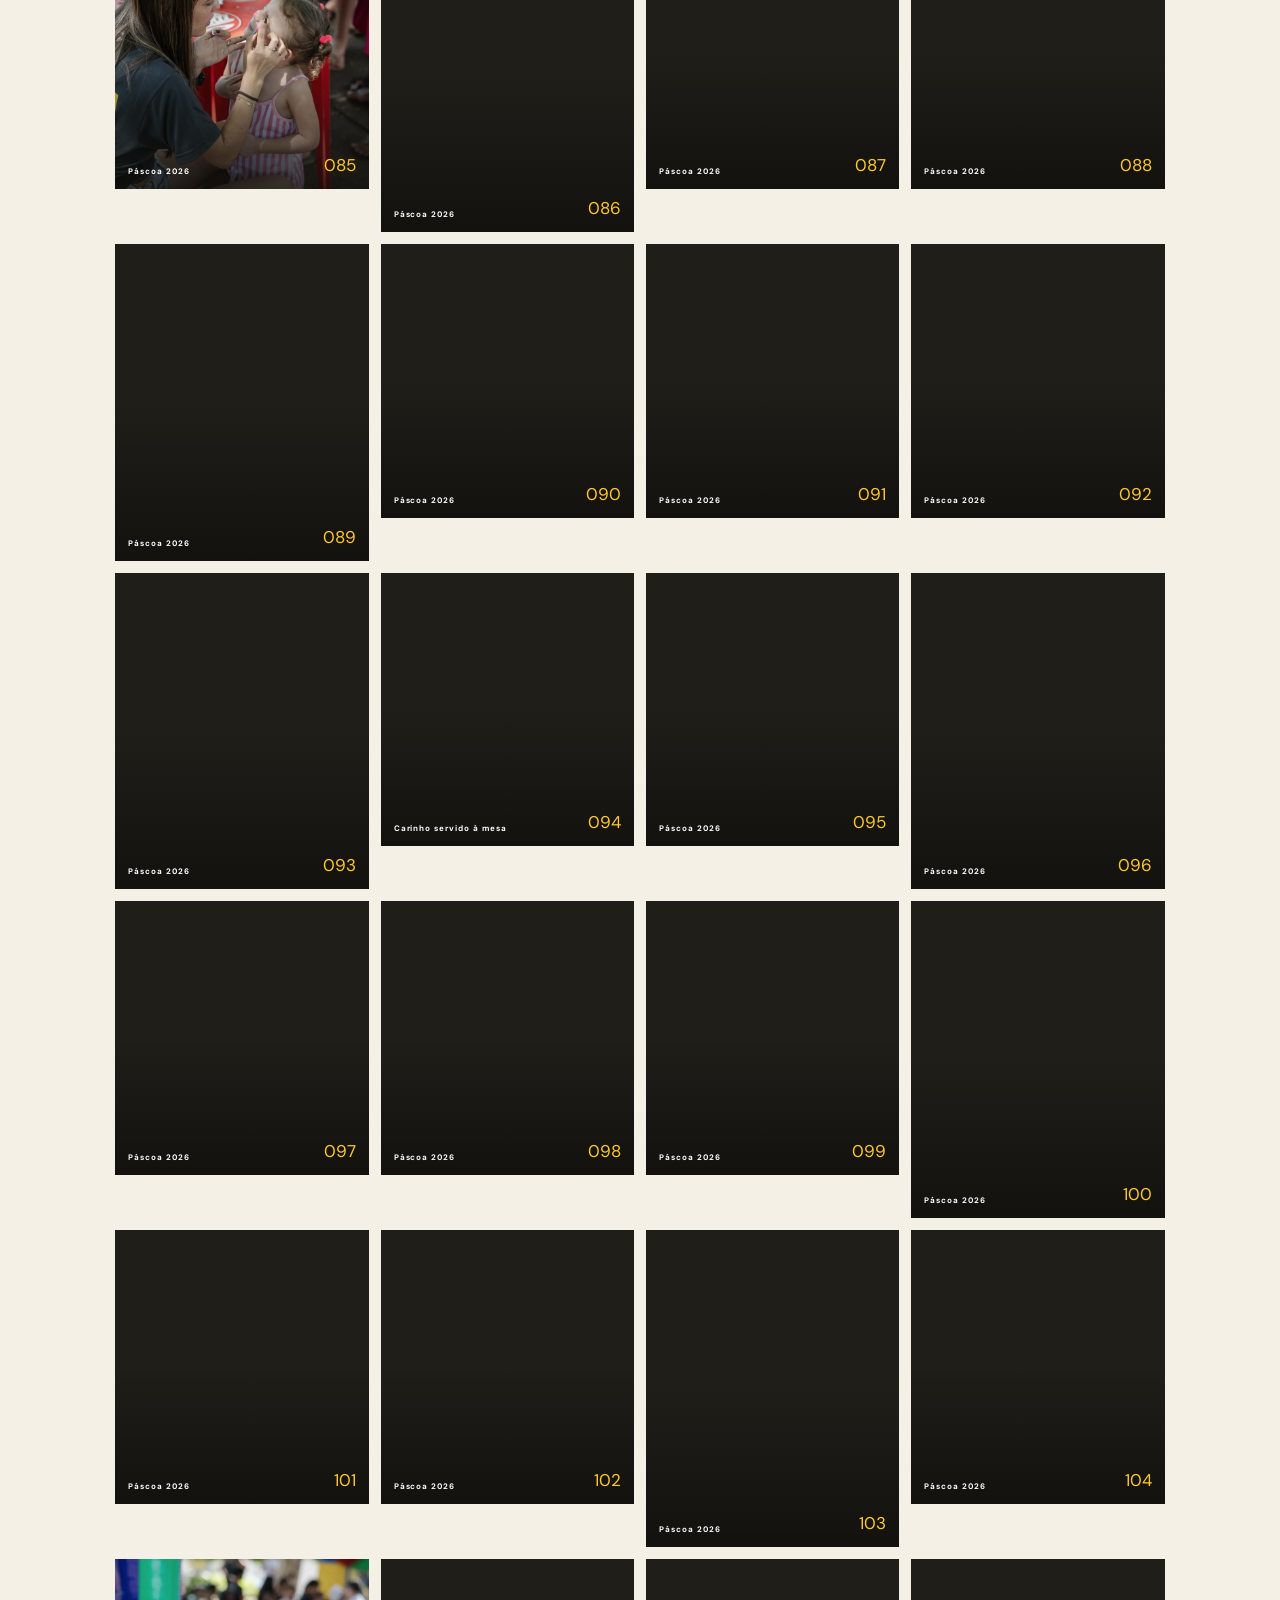
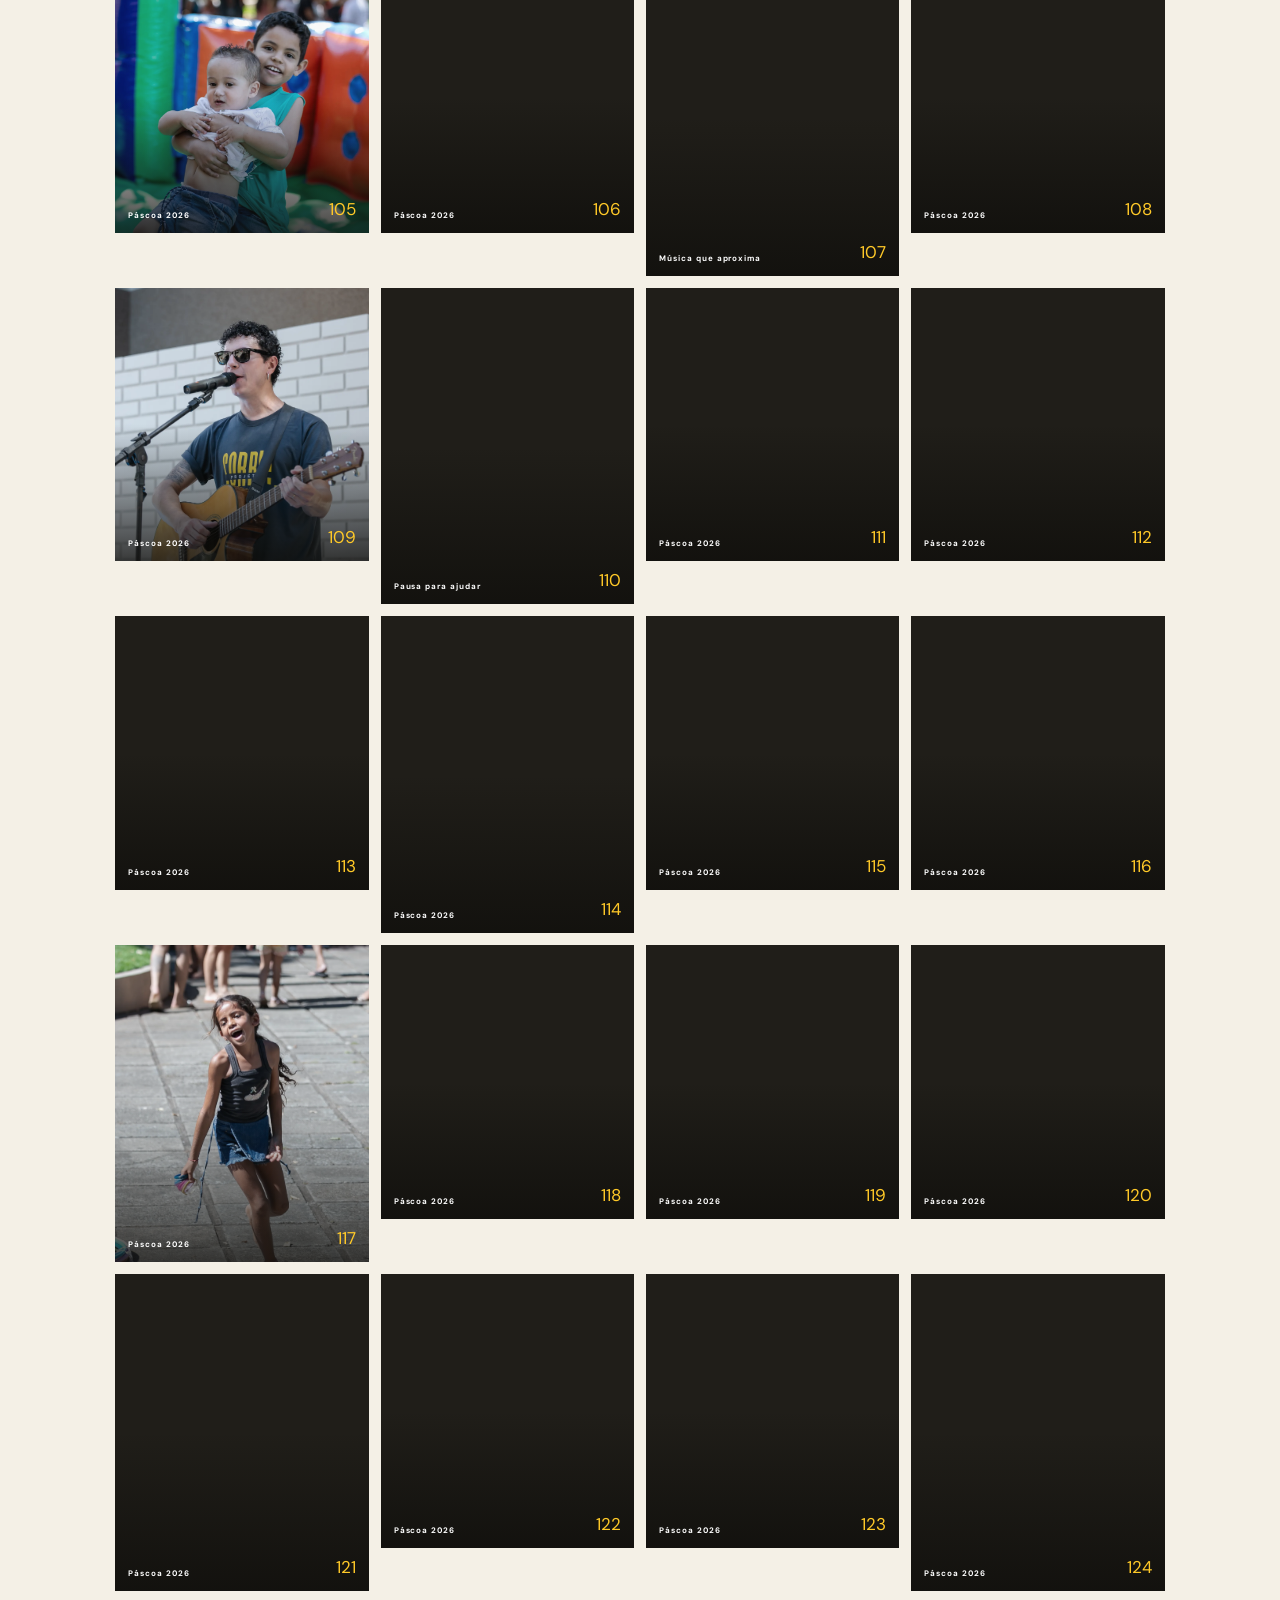
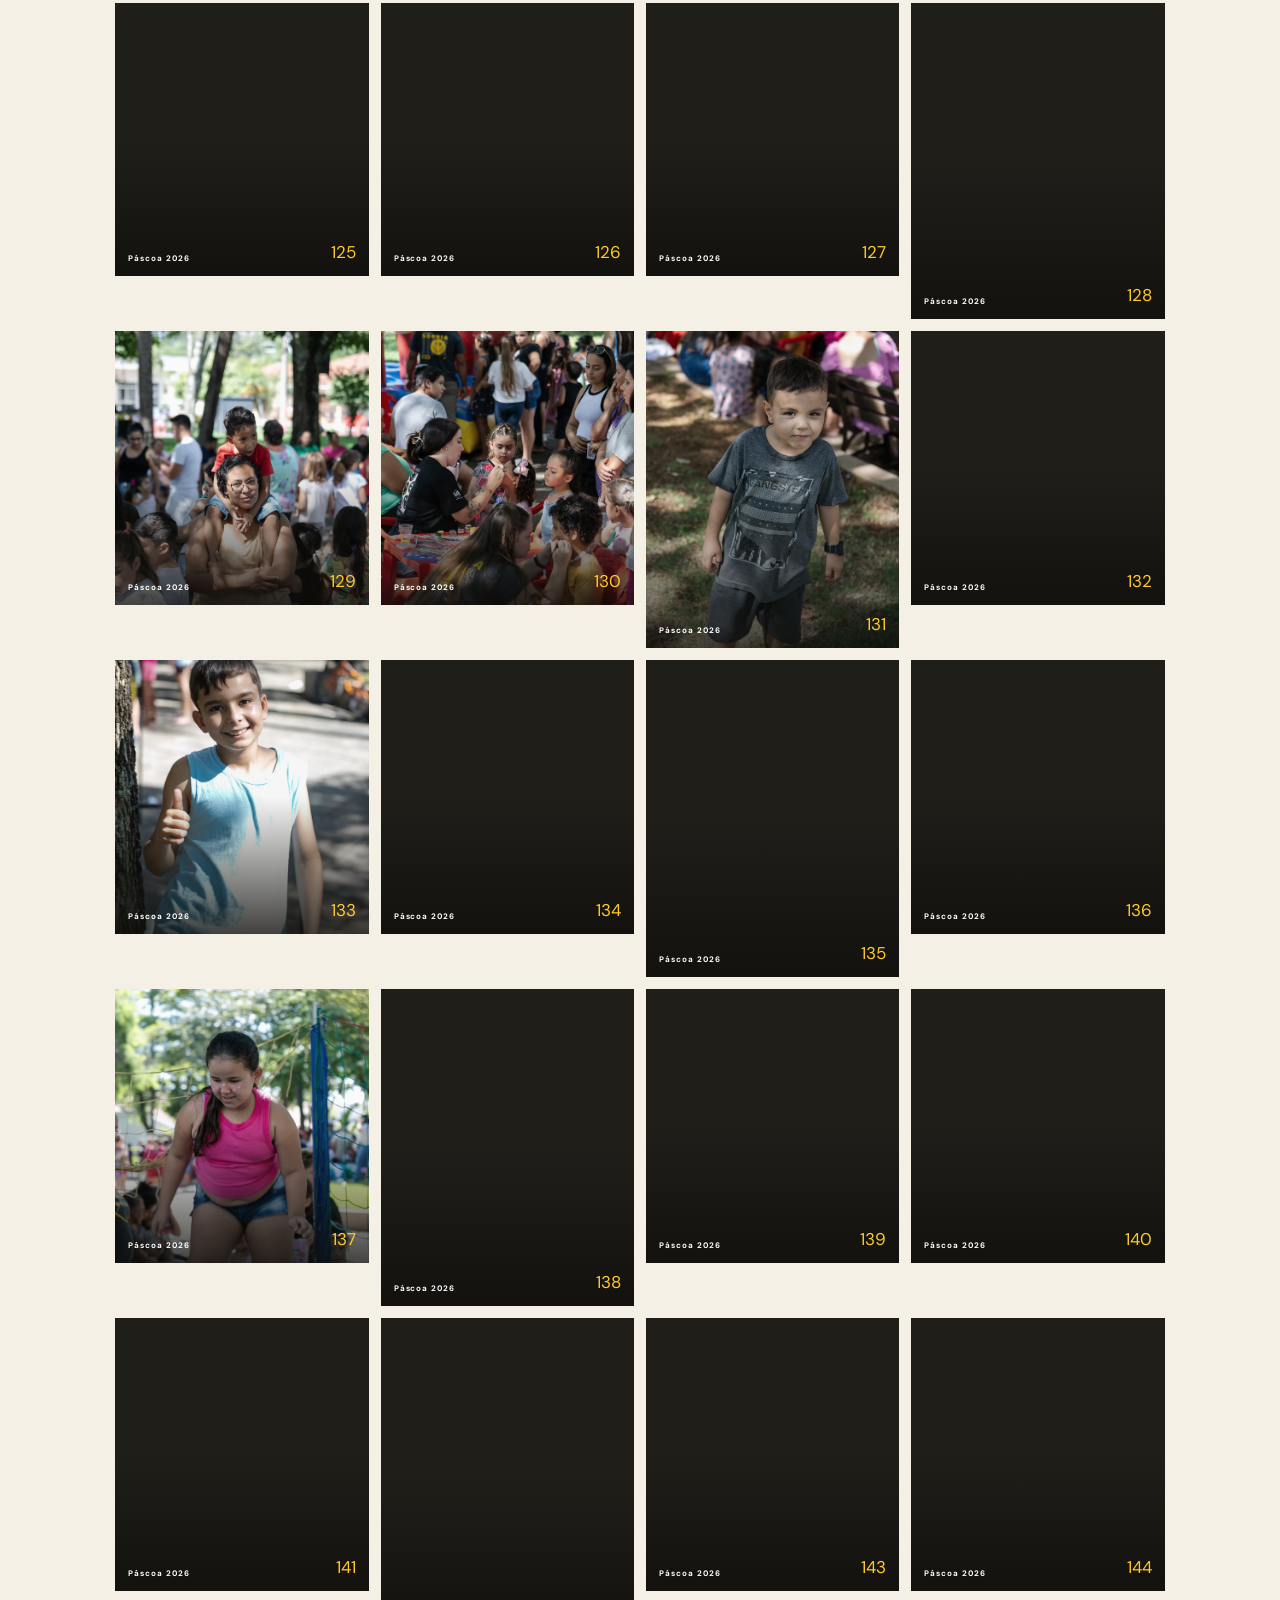
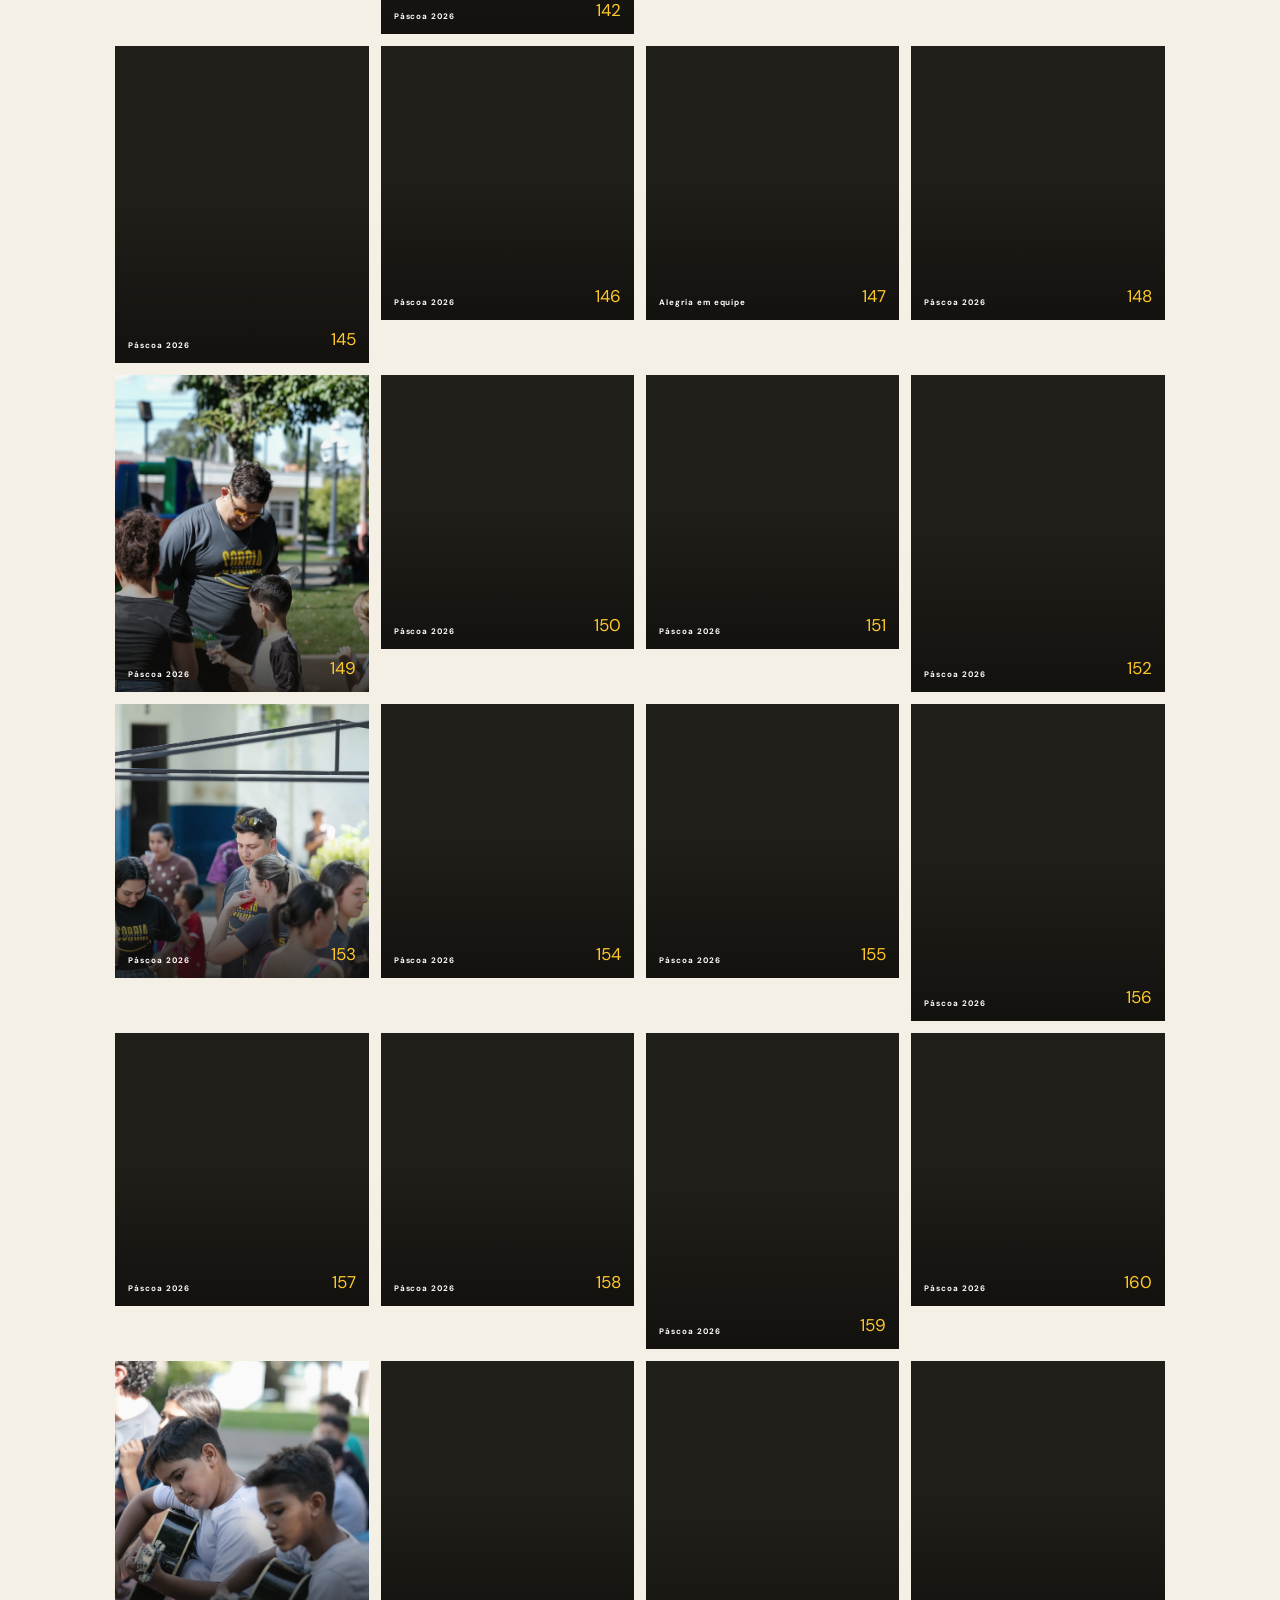
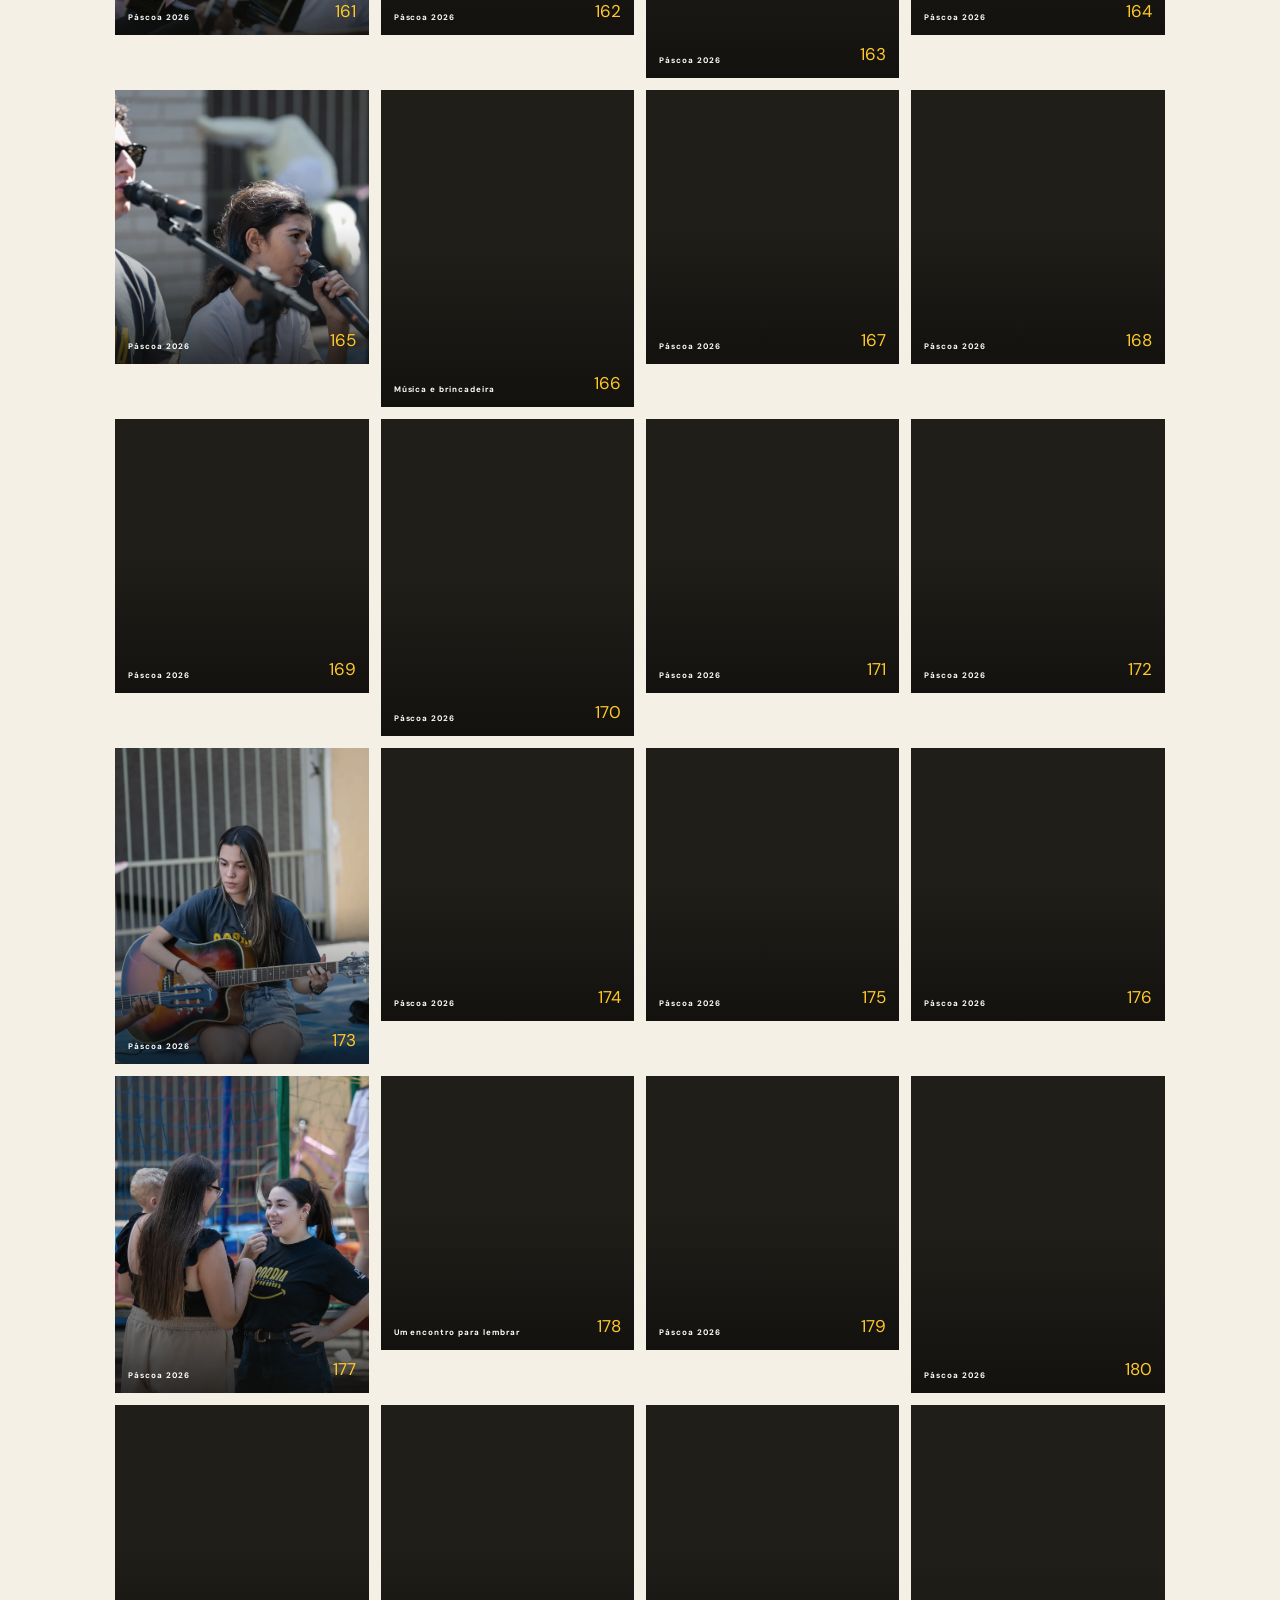
==== commit 896e4ec9: "Add site favicon and refine mobile photo gallery hero" ====
--- a/fotos.html
+++ b/fotos.html
@@ -6,6 +6,8 @@
   <meta name="theme-color" content="#11110e">
   <meta name="description" content="Galeria de fotos do Projeto Sorria. Veja momentos das ações de 2025 e da Páscoa de 2026.">
   <title>Galeria de fotos — Projeto Sorria</title>
+  <link rel="icon" type="image/png" href="assets/logo-sorria.png">
+  <link rel="apple-touch-icon" href="assets/logo-sorria.png">
   <link rel="preconnect" href="https://fonts.googleapis.com">
   <link rel="preconnect" href="https://fonts.gstatic.com" crossorigin>
   <link href="https://fonts.googleapis.com/css2?family=DM+Sans:wght@400;500;600;700&family=Space+Grotesk:wght@400;500;600;700&display=swap" rel="stylesheet">
--- a/styles.css
+++ b/styles.css
@@ -93,3 +93,6 @@
   .final-cta h2{font-size:clamp(43px,12vw,58px)}
   .final-flower{font-size:34px;right:2%;top:5px}
 }
+
+.photos-hero:after{content:'';position:absolute;right:12vw;top:15px;width:280px;height:280px;border:1px solid rgba(255,201,40,.12);border-radius:50%;box-shadow:inset 0 0 0 22px rgba(255,201,40,.018),0 0 90px rgba(255,201,40,.045);transform:rotate(-12deg);pointer-events:none}
+@media(max-width:900px){.photos-hero:after{display:none}.count-spark{display:none}.photos-hero-bottom{align-items:flex-start;gap:10px}.photos-hero-bottom span{flex:1;max-width:none}.photos-hero-bottom span:last-child{text-align:right}}
